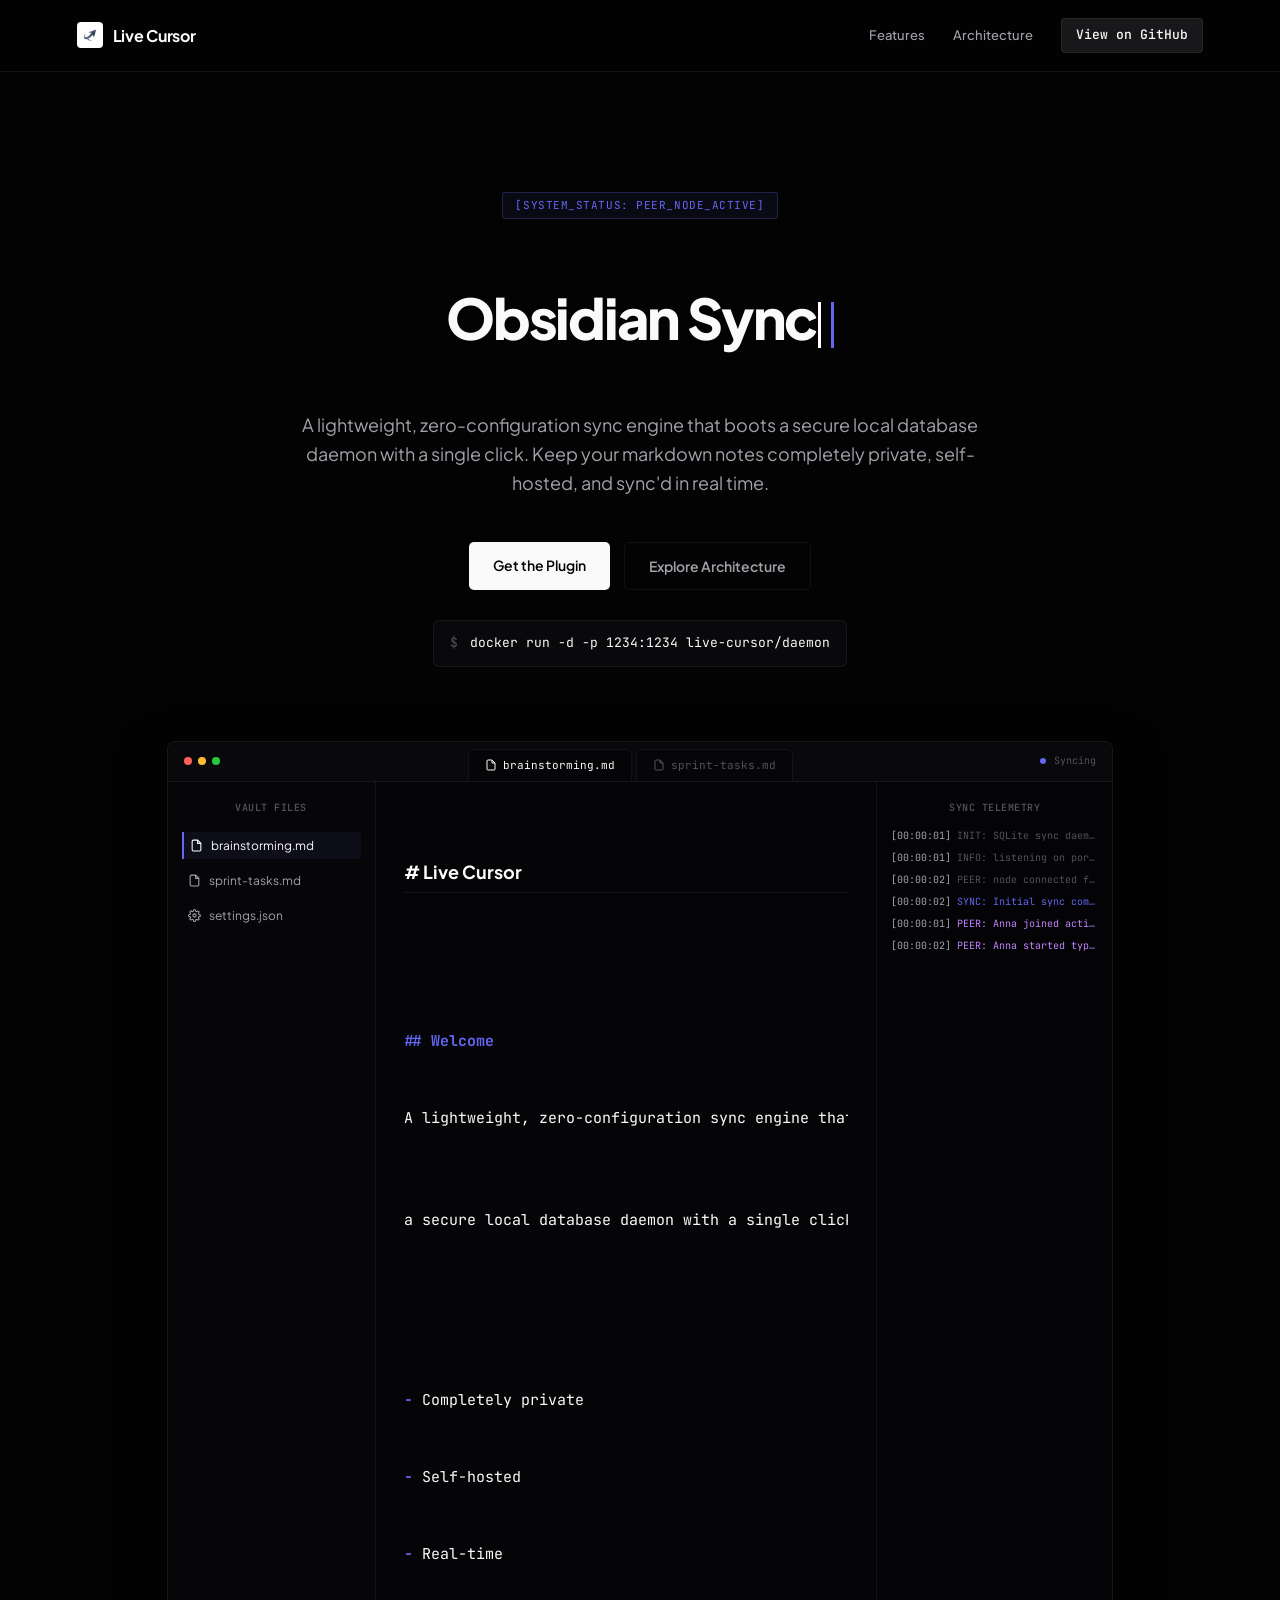
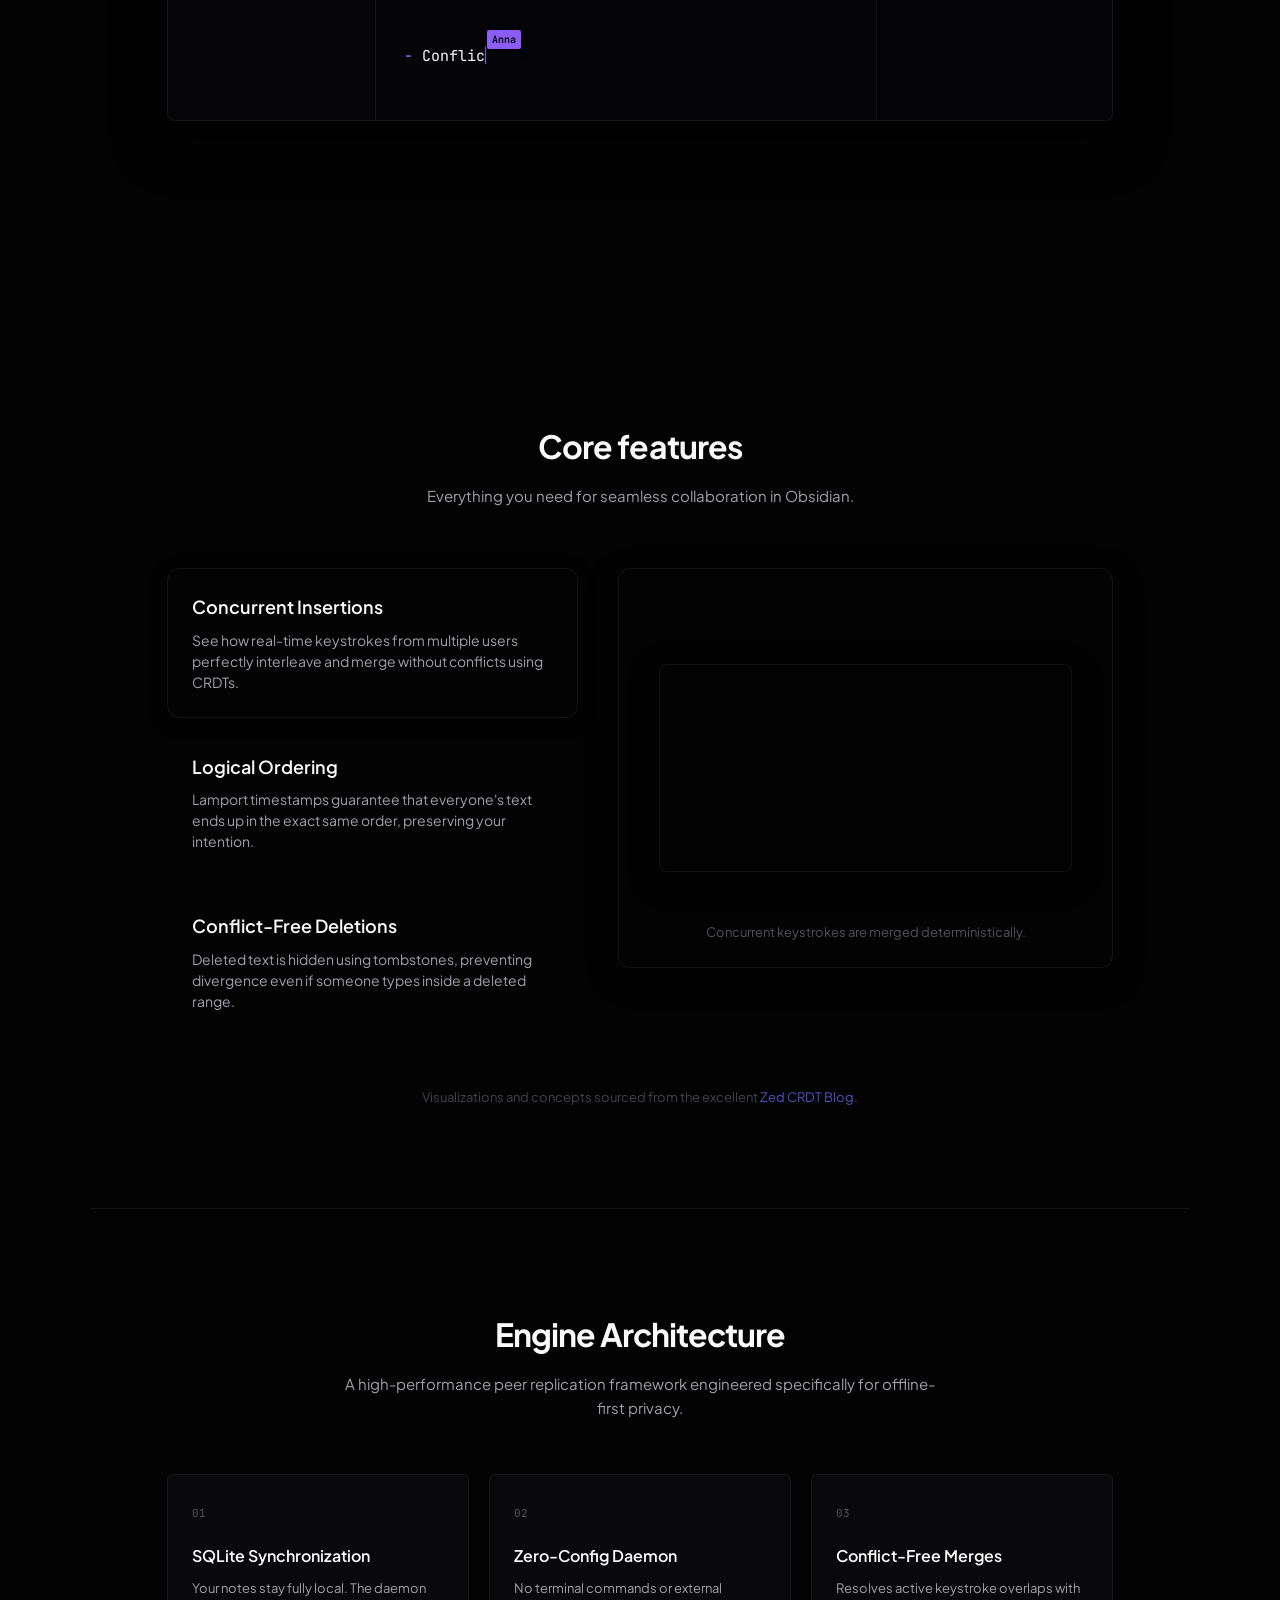
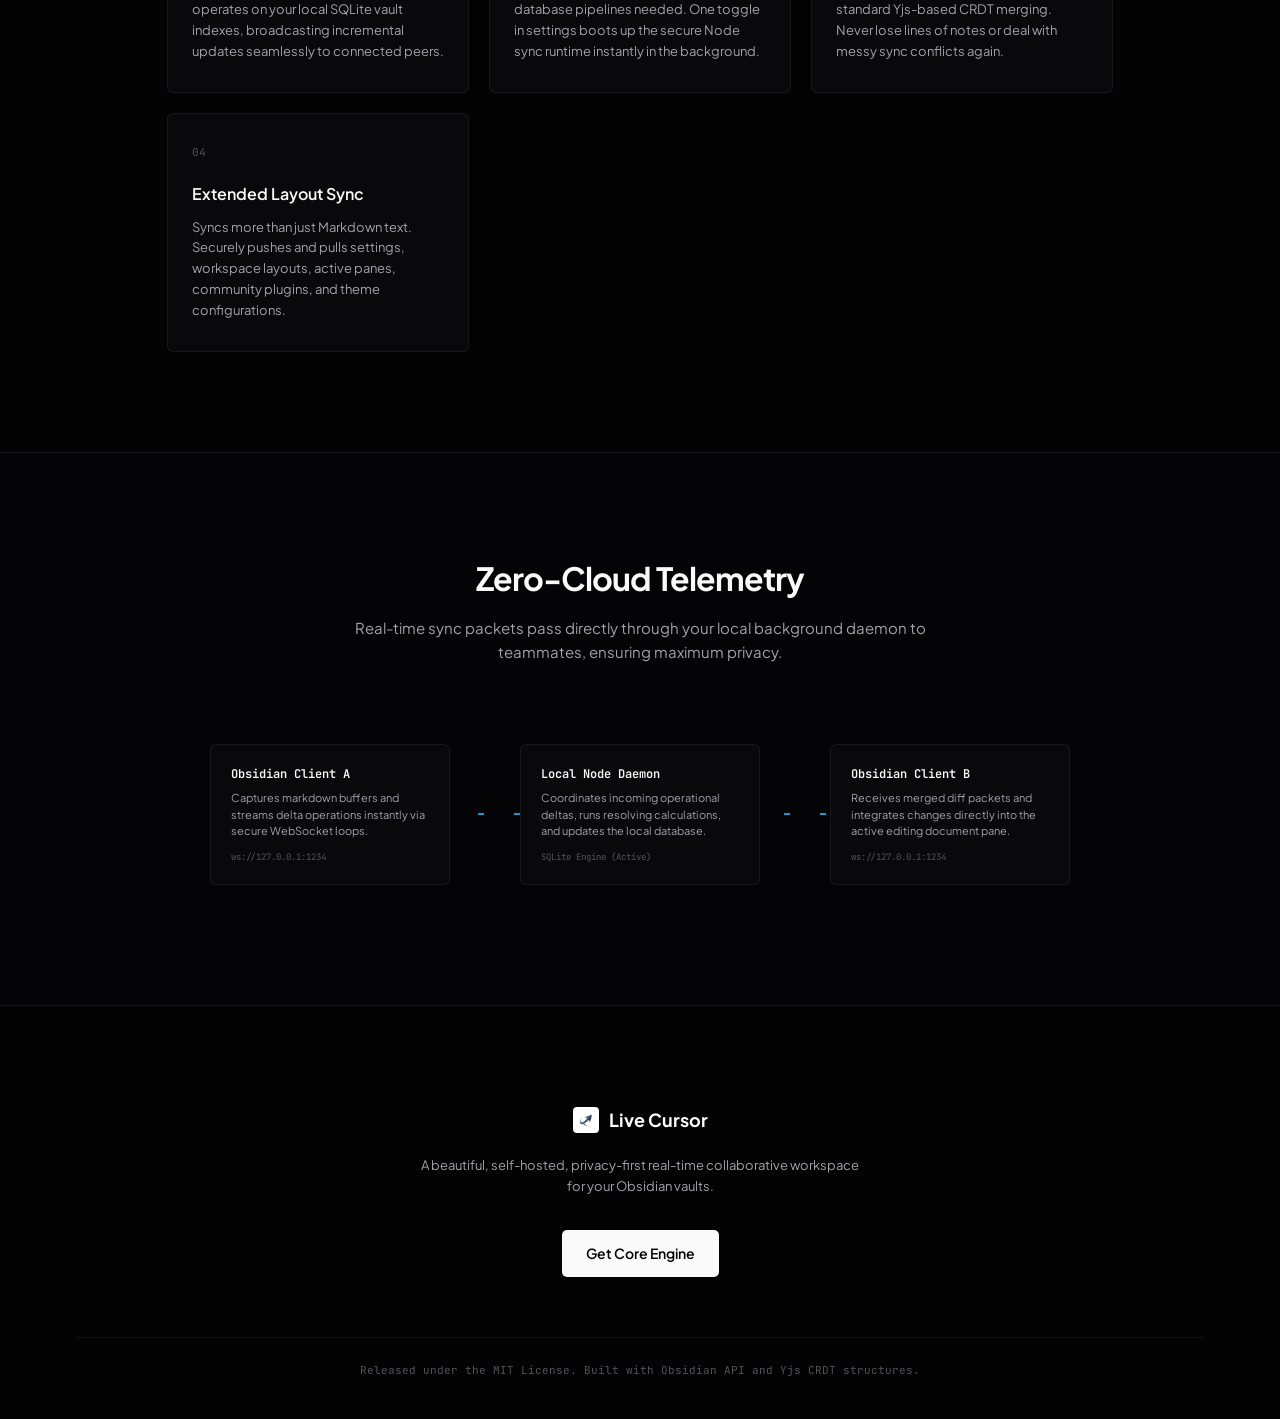
==== index.html @ ad56eedb "feat: separate concerns into app.js, integrate Battle of the Cursors hero animation, and localize MP" ====
<!DOCTYPE html>
<html lang="en">
<head>
  <meta charset="UTF-8">
  <meta name="viewport" content="width=device-width, initial-scale=1.0">
  <title>Live Cursor | Self-Hosted Real-Time Collaboration for Obsidian</title>
  <meta name="description" content="A self-hosted, zero-configuration real-time collaborative editing and configuration sync plugin for private Obsidian vaults.">
  <link rel="stylesheet" href="style-v3.css">
</head>
<body>

  <!-- Premium Subtle ambient grid glow -->
  <div class="bg-glow-top"></div>

  <!-- Navigation bar -->
  <nav>
    <div class="logo-container">
      <img src="icon.png" alt="Live Cursor" class="logo-img">
      <span class="logo-text">Live Cursor</span>
    </div>
    <div class="nav-links">
      <a href="#features">Features</a>
      <a href="#architecture">Architecture</a>
      <a href="https://github.com/Live-Cursor/Live-Cursor" class="btn-github" id="github-link">View on GitHub</a>
    </div>
  </nav>

  <!-- Hero Section -->
  <section class="hero">
    <span class="badge-mono">[SYSTEM_STATUS: PEER_NODE_ACTIVE]</span>
    <div class="hero-animation">
      <span class="typing-container">
        <span id="text-main"></span><span id="cursor-1" class="cursor"></span>
        <span id="text-finale"></span><span id="cursor-2" class="cursor cursor-blue hidden"></span>
      </span>
    </div>
    <p class="hero-subtitle">
      A lightweight, zero-configuration sync engine that boots a secure local database daemon with a single click. Keep your markdown notes completely private, self-hosted, and sync'd in real time.
    </p>

    <div class="hero-ctas" style="flex-direction: column; align-items: center; gap: 20px;">
      <div style="display: flex; gap: 14px;">
        <a href="https://github.com/Live-Cursor/Live-Cursor" class="btn-primary">Get the Plugin</a>
        <a href="#features" class="btn-secondary">Explore Architecture</a>
      </div>
      
      <div style="background: var(--panel-bg, #111); border: 1px solid var(--border-subtle); padding: 12px 16px; border-radius: 6px; display: flex; align-items: center; gap: 12px; font-family: var(--font-mono); font-size: 13px; margin-top: 10px;">
        <span style="color: var(--text-muted);">$</span>
        <span style="color: var(--text-primary);">docker run -d -p 1234:1234 live-cursor/daemon</span>
      </div>
    </div>

    <!-- Pixel-Perfect Obsidian Mockup Container -->
    <div class="mockup-container" id="mockup-obsidian">
      <div class="mockup-header">
        <div class="window-controls">
          <div class="win-dot red"></div>
          <div class="win-dot yellow"></div>
          <div class="win-dot green"></div>
        </div>
        
        <!-- Multi-Tab Obsidian Topbar -->
        <div class="mockup-tabs">
          <div class="mockup-tab active" id="tab-brainstorming">
            <svg viewBox="0 0 24 24"><path d="M14 2H6a2 2 0 0 0-2 2v16a2 2 0 0 0 2 2h12a2 2 0 0 0 2-2V8z"></path><polyline points="14 2 14 8 20 8"></polyline></svg>
            <span>brainstorming.md</span>
          </div>
          <div class="mockup-tab" id="tab-tasks">
            <svg viewBox="0 0 24 24"><path d="M14 2H6a2 2 0 0 0-2 2v16a2 2 0 0 0 2 2h12a2 2 0 0 0 2-2V8z"></path><polyline points="14 2 14 8 20 8"></polyline></svg>
            <span>sprint-tasks.md</span>
          </div>
        </div>

        <div style="display: flex; align-items: center; gap: 8px;">
          <div class="active-pulse"></div>
          <span style="font-family: var(--font-mono); font-size: 10px; color: var(--text-muted);">Syncing</span>
        </div>
      </div>
      
      <div class="mockup-layout">
        <!-- Sidebar folder structure -->
        <div class="mockup-sidebar">
          <span class="sidebar-title">Vault Files</span>
          <ul class="file-tree">
            <li class="file-item active" id="sidebar-brainstorming">
              <svg viewBox="0 0 24 24"><path d="M14 2H6a2 2 0 0 0-2 2v16a2 2 0 0 0 2 2h12a2 2 0 0 0 2-2V8z"></path><polyline points="14 2 14 8 20 8"></polyline></svg>
              <span>brainstorming.md</span>
            </li>
            <li class="file-item" id="sidebar-tasks">
              <svg viewBox="0 0 24 24"><path d="M14 2H6a2 2 0 0 0-2 2v16a2 2 0 0 0 2 2h12a2 2 0 0 0 2-2V8z"></path><polyline points="14 2 14 8 20 8"></polyline></svg>
              <span>sprint-tasks.md</span>
            </li>
            <li class="file-item" id="sidebar-settings">
              <svg viewBox="0 0 24 24"><circle cx="12" cy="12" r="3"></circle><path d="M19.4 15a1.65 1.65 0 0 0 .33 1.82l.06.06a2 2 0 1 1-2.83 2.83l-.06-.06a1.65 1.65 0 0 0-1.82-.33 1.65 1.65 0 0 0-1 1.51V21a2 2 0 0 1-4 0v-.09A1.65 1.65 0 0 0 9 19.4a1.65 1.65 0 0 0-1.82.33l-.06.06a2 2 0 1 1-2.83-2.83l.06-.06a1.65 1.65 0 0 0 .33-1.82 1.65 1.65 0 0 0-1.51-1H3a2 2 0 0 1 0-4h.09A1.65 1.65 0 0 0 4.6 9a1.65 1.65 0 0 0-.33-1.82l-.06-.06a2 2 0 1 1 2.83-2.83l.06.06a1.65 1.65 0 0 0 1.82.33H9a1.65 1.65 0 0 0 1-1.51V3a2 2 0 0 1 4 0v.09a1.65 1.65 0 0 0 1 1.51 1.65 1.65 0 0 0 1.82-.33l.06-.06a2 2 0 1 1 2.83 2.83l-.06.06a1.65 1.65 0 0 0-.33 1.82V9a1.65 1.65 0 0 0 1.51 1H21a2 2 0 0 1 0 4h-.09a1.65 1.65 0 0 0-1.51 1z"></path></svg>
              <span>settings.json</span>
            </li>
          </ul>
        </div>

        <!-- Editor canvas -->
        <div class="mockup-editor" id="editor-body">
          <div class="editor-content">
  <div class="editor-line"><span class="md-h1"># Live Cursor</span></div>
  <div class="editor-line"></div>
  <div class="editor-line"><span class="md-bullet">## Welcome</span></div>
  <div class="editor-line">A lightweight, zero-configuration sync engine that boots</div>
  
  <div class="editor-line" style="position: relative; display: flex;">
    <span id="prefix-panos">a secure local database daemon with a&nbsp;</span><span id="text-panos">single click</span><span>.</span>
    <div class="sync-cursor" id="cursor-panos" style="opacity: 0; left: 0; top: 2px;">
      <div class="cursor-flag">
        <div class="cursor-caret" style="background-color: var(--accent-cyan);"></div>
        <div class="cursor-tag" style="background-color: var(--accent-cyan);">Panos</div>
      </div>
    </div>
  </div>
  
  <div class="editor-line"></div>
  <div class="editor-line"><span class="md-bullet">- </span>Completely private</div>
  <div class="editor-line"><span class="md-bullet">- </span>Self-hosted</div>
  <div class="editor-line"><span class="md-bullet">- </span>Real-time</div>
  
  <div class="editor-line" style="position: relative; display: flex;">
    <span class="md-bullet" id="prefix-anna">-&nbsp;</span><span id="text-anna"></span>
    <div class="sync-cursor" id="cursor-anna" style="opacity: 0; left: 0; top: 2px;">
      <div class="cursor-flag">
        <div class="cursor-caret" style="background-color: var(--accent-purple);"></div>
        <div class="cursor-tag" style="background-color: var(--accent-purple);">Anna</div>
      </div>
    </div>
  </div>
</div>
        </div>

        <!-- Logging Telemetry Panel -->
        <div class="mockup-logs">
          <span class="sidebar-title">Sync Telemetry</span>
          <div class="logs-content" id="logs-container">
            <div class="log-line"><span>[00:00:01]</span> INIT: SQLite sync daemon bind ok</div>
            <div class="log-line"><span>[00:00:01]</span> INFO: listening on port 1234</div>
            <div class="log-line"><span>[00:00:02]</span> PEER: node connected from local loopback</div>
            <div class="log-line sync"><span>[00:00:02]</span> SYNC: Initial sync complete (0 conflicts)</div>
          </div>
        </div>
      </div>
    </div>
  </section>

  <!-- How it Works - Interactive Visualization Tabs -->
  <section class="how-it-works-section" id="how-it-works">
    <div class="hiw-container">
      <div class="hiw-header">
        <h2 class="section-title">Core features</h2>
        <p class="section-subtitle">Everything you need for seamless collaboration in Obsidian.</p>
      </div>
      
      <div class="hiw-grid">
        <!-- Left Side: Tabs -->
        <div class="hiw-tabs">
          <div class="hiw-tab active" onclick="switchVisualTab(1)">
            <h3>Concurrent Insertions</h3>
            <p>See how real-time keystrokes from multiple users perfectly interleave and merge without conflicts using CRDTs.</p>
          </div>
          <div class="hiw-tab" onclick="switchVisualTab(2)">
            <h3>Logical Ordering</h3>
            <p>Lamport timestamps guarantee that everyone's text ends up in the exact same order, preserving your intention.</p>
          </div>
          <div class="hiw-tab" onclick="switchVisualTab(3)">
            <h3>Conflict-Free Deletions</h3>
            <p>Deleted text is hidden using tombstones, preventing divergence even if someone types inside a deleted range.</p>
          </div>
        </div>

        <!-- Right Side: Visualization Container -->
        <div class="hiw-visualization-container">
          <!-- Vis 1: CRDT Merge -->
          <div class="hiw-vis-panel active" id="hiw-vis-1">
            <video loop muted autoplay playsinline class="crdt-video">
              <source src="assets/crdt-concurrent-insertion-part-3.mp4" type="video/mp4" />
            </video>
            <p class="vis-caption">Concurrent keystrokes are merged deterministically.</p>
          </div>

          <!-- Vis 2: Lamport Ordering -->
          <div class="hiw-vis-panel" id="hiw-vis-2">
            <video loop muted autoplay playsinline class="crdt-video">
              <source src="assets/order-by-lamport.mp4" type="video/mp4" />
            </video>
            <p class="vis-caption">Sorting insertions by Lamport timestamps preserves user intent.</p>
          </div>

          <!-- Vis 3: Tombstones -->
          <div class="hiw-vis-panel" id="hiw-vis-3">
             <video loop muted autoplay playsinline class="crdt-video">
              <source src="assets/insert-delete.mp4" type="video/mp4" />
            </video>
            <p class="vis-caption">Deleted fragments are safely hidden with tombstones.</p>
          </div>
        </div>
      </div>
      
      <div class="hiw-attribution" style="text-align: center; margin-top: 50px; font-size: 13px; color: var(--text-muted); opacity: 0.8;">
        Visualizations and concepts sourced from the excellent <a href="https://zed.dev/blog/crdts" target="_blank" style="color: var(--accent-indigo); text-decoration: none;">Zed CRDT Blog</a>.
      </div>
    </div>
  </section>

  <!-- Technical Features Grid -->
  <section class="features-section" id="features">
    <h2 class="section-title">Engine Architecture</h2>
    <p class="section-subtitle">A high-performance peer replication framework engineered specifically for offline-first privacy.</p>
    <div class="features-grid">
      <div class="feature-card">
        <span class="card-num">01</span>
        <h3>SQLite Synchronization</h3>
        <p>Your notes stay fully local. The daemon operates on your local SQLite vault indexes, broadcasting incremental updates seamlessly to connected peers.</p>
      </div>

      <div class="feature-card">
        <span class="card-num">02</span>
        <h3>Zero-Config Daemon</h3>
        <p>No terminal commands or external database pipelines needed. One toggle in settings boots up the secure Node sync runtime instantly in the background.</p>
      </div>

      <div class="feature-card">
        <span class="card-num">03</span>
        <h3>Conflict-Free Merges</h3>
        <p>Resolves active keystroke overlaps with standard Yjs-based CRDT merging. Never lose lines of notes or deal with messy sync conflicts again.</p>
      </div>

      <div class="feature-card">
        <span class="card-num">04</span>
        <h3>Extended Layout Sync</h3>
        <p>Syncs more than just Markdown text. Securely pushes and pulls settings, workspace layouts, active panes, community plugins, and theme configurations.</p>
      </div>
    </div>
  </section>

  <!-- CSS-Based WebSocket Sync Pipeline Diagram -->
  <section class="architecture-section" id="architecture">
    <div class="flowchart-container">
      <h2 class="section-title">Zero-Cloud Telemetry</h2>
      <p class="section-subtitle">Real-time sync packets pass directly through your local background daemon to teammates, ensuring maximum privacy.</p>
      
      <div class="flow-diagram">
        <!-- SVG lines with pulsing dot dashoffset paths -->
        <svg class="flow-svg">
          <line x1="20%" y1="50%" x2="50%" y2="50%" class="flow-path" />
          <line x1="20%" y1="50%" x2="50%" y2="50%" class="flow-path reversed" />
          <line x1="50%" y1="50%" x2="80%" y2="50%" class="flow-path" />
          <line x1="50%" y1="50%" x2="80%" y2="50%" class="flow-path reversed" />
        </svg>

        <!-- Node 1 -->
        <div class="flow-node">
          <h4>Obsidian Client A</h4>
          <p>Captures markdown buffers and streams delta operations instantly via secure WebSocket loops.</p>
          <span class="node-meta">ws://127.0.0.1:1234</span>
        </div>

        <!-- Node 2 -->
        <div class="flow-node">
          <h4>Local Node Daemon</h4>
          <p>Coordinates incoming operational deltas, runs resolving calculations, and updates the local database.</p>
          <span class="node-meta">SQLite Engine (Active)</span>
        </div>

        <!-- Node 3 -->
        <div class="flow-node">
          <h4>Obsidian Client B</h4>
          <p>Receives merged diff packets and integrates changes directly into the active editing document pane.</p>
          <span class="node-meta">ws://127.0.0.1:1234</span>
        </div>
      </div>
    </div>
  </section>

  <!-- Footer Section -->
  <footer>
    <div class="footer-logo">
      <img src="icon.png" alt="Live Cursor" class="logo-img">
      <span>Live Cursor</span>
    </div>
    <p class="footer-desc">A beautiful, self-hosted, privacy-first real-time collaborative workspace for your Obsidian vaults.</p>
    <a href="https://github.com/Live-Cursor/Live-Cursor" class="btn-primary">Get Core Engine</a>
    <p class="copyright">Released under the MIT License. Built with Obsidian API and Yjs CRDT structures.</p>
  </footer>

  <!-- Interactive Tabs and Mockup Simulation Script -->
  <script src="app.js"></script>
</body>
</html>
---- style-v3.css ----
@import url('https://fonts.googleapis.com/css2?family=Plus+Jakarta+Sans:wght@300;400;500;600;700;800&family=JetBrains+Mono:wght@400;500;600&display=swap');

:root {
  --bg-dark: #030303;
  --panel-bg: #09090b;
  --panel-accent: #18181b;
  --text-primary: #fafafa;
  --text-secondary: #a1a1aa;
  --text-muted: #52525b;
  --accent-indigo: #6366f1;
  --accent-purple: #8b5cf6;
  --accent-cyan: #06b6d4;
  --border-subtle: rgba(255, 255, 255, 0.06);
  --border-hover: rgba(255, 255, 255, 0.12);
  --font-sans: 'Plus Jakarta Sans', sans-serif;
  --font-mono: 'JetBrains Mono', monospace;
}

* {
  box-sizing: border-box;
  margin: 0;
  padding: 0;
}

html {
  scroll-behavior: smooth;
  background-color: var(--bg-dark);
}

body {
  font-family: var(--font-sans);
  background-color: var(--bg-dark);
  color: var(--text-primary);
  line-height: 1.6;
  overflow-x: hidden;
  position: relative;
}

/* Dot matrix background overlay */
body::before {
  content: "";
  position: absolute;
  inset: 0;
  z-index: -1;
  background-image: radial-gradient(circle at 1px 1px, rgba(255, 255, 255, 0.035) 1px, transparent 0);
  background-size: 24px 24px;
  pointer-events: none;
}

/* Elegant ambient glows */
.bg-glow-top {
  position: absolute;
  top: -150px;
  left: 50%;
  transform: translateX(-50%);
  width: 80vw;
  height: 600px;
  background: radial-gradient(circle, rgba(99, 102, 241, 0.05) 0%, rgba(3, 3, 3, 0) 80%);
  z-index: -1;
  pointer-events: none;
}

/* Navbar styles */
nav {
  display: flex;
  justify-content: space-between;
  align-items: center;
  padding: 18px 6%;
  background: rgba(3, 3, 3, 0.7);
  backdrop-filter: blur(12px);
  border-bottom: 1px solid var(--border-subtle);
  position: sticky;
  top: 0;
  z-index: 100;
}

.logo-container {
  display: flex;
  align-items: center;
  gap: 10px;
}

.logo-img {
  width: 26px;
  height: 26px;
  border-radius: 4px;
  filter: grayscale(20%);
}

.logo-text {
  font-weight: 700;
  font-size: 16px;
  letter-spacing: -0.02em;
  font-family: var(--font-sans);
}

.nav-links {
  display: flex;
  align-items: center;
  gap: 28px;
}

.nav-links a {
  color: var(--text-secondary);
  text-decoration: none;
  font-size: 13px;
  font-weight: 500;
  transition: color 0.2s ease;
}

.nav-links a:hover {
  color: var(--text-primary);
}

.btn-github {
  font-family: var(--font-mono);
  font-size: 11px;
  background: var(--panel-accent);
  border: 1px solid var(--border-subtle);
  padding: 6px 14px;
  border-radius: 4px;
  color: var(--text-primary) !important;
  transition: all 0.2s ease;
}

.btn-github:hover {
  border-color: var(--text-secondary);
  background: #fff;
  color: #000 !important;
}

/* Hero Section */
.hero {
  padding: 120px 6% 80px 6%;
  display: flex;
  flex-direction: column;
  align-items: center;
  text-align: center;
  max-width: 1100px;
  margin: 0 auto;
}

.badge-mono {
  font-family: var(--font-mono);
  font-size: 11px;
  color: var(--accent-indigo);
  background: rgba(99, 102, 241, 0.08);
  border: 1px solid rgba(99, 102, 241, 0.25);
  padding: 4px 12px;
  border-radius: 3px;
  margin-bottom: 28px;
  letter-spacing: 0.05em;
  text-transform: uppercase;
}

h1 {
  font-family: var(--font-sans);
  font-size: clamp(34px, 5vw, 56px);
  font-weight: 800;
  line-height: 1.1;
  letter-spacing: -0.04em;
  margin-bottom: 24px;
  color: var(--text-primary);
}

.hero-subtitle {
  color: var(--text-secondary);
  font-size: clamp(15px, 1.8vw, 18px);
  font-weight: 400;
  max-width: 720px;
  margin-bottom: 44px;
  line-height: 1.6;
}

.hero-ctas {
  display: flex;
  gap: 14px;
  margin-bottom: 74px;
}

.btn-primary {
  background: var(--text-primary);
  color: var(--bg-dark);
  border: none;
  padding: 12px 24px;
  font-size: 14px;
  font-weight: 600;
  border-radius: 5px;
  cursor: pointer;
  text-decoration: none;
  transition: all 0.2s ease;
}

.btn-primary:hover {
  background: #fff;
  box-shadow: 0 0 20px rgba(255, 255, 255, 0.15);
  transform: translateY(-1px);
}

.btn-secondary {
  background: transparent;
  border: 1px solid var(--border-subtle);
  color: var(--text-secondary);
  padding: 12px 24px;
  font-size: 14px;
  font-weight: 600;
  border-radius: 5px;
  cursor: pointer;
  text-decoration: none;
  transition: all 0.2s ease;
}

.btn-secondary:hover {
  color: var(--text-primary);
  border-color: var(--text-secondary);
  background: rgba(255, 255, 255, 0.02);
}

/* High-Fidelity Obsidian Editor Mockup */
.mockup-container {
  width: 100%;
  max-width: 1040px;
  background: var(--panel-bg);
  border: 1px solid var(--border-subtle);
  border-radius: 8px;
  overflow: hidden;
  box-shadow: 0 20px 50px rgba(0, 0, 0, 0.7);
  display: flex;
  flex-direction: column;
  margin-bottom: 120px;
}

.mockup-header {
  background: #09090b;
  padding: 0 16px;
  height: 40px;
  border-bottom: 1px solid var(--border-subtle);
  display: flex;
  justify-content: space-between;
  align-items: center;
}

.window-controls {
  display: flex;
  gap: 6px;
}

.win-dot {
  width: 8px;
  height: 8px;
  border-radius: 50%;
  background: var(--border-subtle);
}
.win-dot.red { background: #ff5f56; }
.win-dot.yellow { background: #ffbd2e; }
.win-dot.green { background: #27c93f; }

/* Obsidian Multi-Tab UI */
.mockup-tabs {
  display: flex;
  height: 100%;
  align-items: flex-end;
  gap: 4px;
}

.mockup-tab {
  display: flex;
  align-items: center;
  gap: 6px;
  padding: 0 16px;
  height: 32px;
  background: #060608;
  border: 1px solid var(--border-subtle);
  border-bottom: none;
  border-radius: 6px 6px 0 0;
  font-family: var(--font-mono);
  font-size: 11px;
  color: var(--text-muted);
  cursor: pointer;
  transition: all 0.2s ease;
}

.mockup-tab.active {
  background: #050507;
  color: var(--text-primary);
  border-color: var(--border-subtle);
  z-index: 2;
}

.mockup-tab svg {
  width: 12px;
  height: 12px;
  stroke: currentColor;
  fill: none;
  stroke-width: 2;
}

.active-pulse {
  width: 6px;
  height: 6px;
  background-color: var(--accent-indigo);
  border-radius: 50%;
  animation: pulse-sync 2s infinite;
}

.mockup-layout {
  display: flex;
  min-height: 460px;
  background: #050507;
  position: relative;
  transition: background-color 0.5s ease;
}

/* Sidebar Folder Tree */
.mockup-sidebar {
  width: 22%;
  border-right: 1px solid var(--border-subtle);
  background: #060608;
  padding: 18px 14px;
  display: flex;
  flex-direction: column;
  gap: 16px;
  transition: background-color 0.5s ease;
}

.sidebar-title {
  font-family: var(--font-mono);
  font-size: 10px;
  color: var(--text-muted);
  text-transform: uppercase;
  letter-spacing: 0.05em;
  font-weight: 600;
}

.file-tree {
  list-style: none;
  display: flex;
  flex-direction: column;
  gap: 8px;
}

.file-item {
  font-size: 12px;
  color: var(--text-secondary);
  display: flex;
  align-items: center;
  gap: 8px;
  cursor: pointer;
  padding: 4px 6px;
  border-radius: 3px;
  transition: all 0.15s ease;
}

.file-item:hover {
  background: var(--panel-accent);
  color: var(--text-primary);
}

.file-item.active {
  background: rgba(99, 102, 241, 0.08);
  color: var(--text-primary);
  border-left: 2px solid var(--accent-indigo);
  border-radius: 0 3px 3px 0;
}

.file-item.flash-glow {
  animation: sidebar-glow 1.5s ease infinite alternate;
}

.file-item svg {
  width: 13px;
  height: 13px;
  stroke: currentColor;
  fill: none;
  stroke-width: 2;
}

/* Editor Main Section */
.mockup-editor {
  flex: 1;
  padding: 24px 28px;
  position: relative;
  overflow-y: auto;
  text-align: left;
  outline: none;
  line-height: 1.7;
}

.editor-content {
  font-family: var(--font-mono);
  font-size: 15px;
  color: var(--text-primary);
  white-space: pre;
  overflow-x: hidden;
  transition: color 0.5s ease;
}

.editor-line {
  min-height: 26px;
}

/* Highlight tags for Markdown syntax highlighting */
.md-h1 { color: #fdfdfd; font-size: 18px; font-weight: 700; display: block; margin-bottom: 8px; border-bottom: 1px solid var(--border-subtle); padding-bottom: 4px; font-family: var(--font-sans); }
.md-bullet { color: var(--accent-indigo); font-weight: bold; }
.md-checked { color: var(--text-muted); text-decoration: line-through; }
.md-block { color: var(--text-secondary); background: var(--panel-accent); padding: 4px 8px; border-radius: 4px; display: block; border-left: 2px solid var(--text-muted); margin: 8px 0; }
.md-tag { color: var(--accent-cyan); background: rgba(6, 182, 212, 0.1); padding: 1px 5px; border-radius: 3px; font-size: 11px; }

/* Real-Time Collaborator Cursors */
.sync-cursor {
  position: absolute;
  pointer-events: none;
  display: inline-flex;
  flex-direction: column;
  z-index: 10;
  /* Switched to transform for hardware-accelerated, buttery smooth gliding */
  transition: opacity 0.4s ease, transform 0.08s linear;
}

.cursor-flag {
  position: relative;
  display: flex;
  align-items: center;
}

.cursor-caret {
  width: 1.5px; /* Sleeker, sharper line for realism */
  height: 18px;
  border-radius: 1px;
  animation: blink-caret 1s step-end infinite;
}

.cursor-caret.is-typing,
.is-typing {
  animation: none !important;
  opacity: 1 !important;
}

.cursor-tag {
  position: absolute;
  left: 2px;
  top: -16px;
  color: #000000;
  font-family: var(--font-mono);
  font-weight: 600;
  font-size: 10px;
  padding: 1px 5px;
  border-radius: 2px;
  white-space: nowrap;
  box-shadow: 0 4px 10px rgba(0, 0, 0, 0.4);
}

/* Selection overlay highlight span */
.select-span {
  background-color: rgba(99, 102, 241, 0.2);
  border-radius: 2px;
  transition: background-color 0.2s ease;
}
.select-span.cyan {
  background-color: rgba(6, 182, 212, 0.2);
}

/* dynamic notification banners inside the editor */
.sync-banner {
  position: absolute;
  top: 12px;
  left: 50%;
  transform: translateX(-50%) translateY(-40px);
  background: var(--panel-accent);
  border: 1px solid var(--accent-indigo);
  padding: 6px 14px;
  border-radius: 4px;
  font-family: var(--font-mono);
  font-size: 11px;
  color: var(--text-primary);
  display: flex;
  align-items: center;
  gap: 8px;
  z-index: 20;
  opacity: 0;
  transition: all 0.3s cubic-bezier(0.16, 1, 0.3, 1);
  box-shadow: 0 10px 25px rgba(0, 0, 0, 0.6);
}

.sync-banner.active {
  transform: translateX(-50%) translateY(0);
  opacity: 1;
}

.sync-banner .banner-pulse {
  width: 6px;
  height: 6px;
  background-color: var(--accent-cyan);
  border-radius: 50%;
  animation: pulse-sync 1.5s infinite;
}

/* Dynamic Themes for the Mockup Editor (Obsidian Redirection) */
.nord-theme .mockup-layout {
  background: #2e3440;
}
.nord-theme .mockup-sidebar {
  background: #242933;
  border-color: #3b4252;
}
.nord-theme .mockup-editor {
  border-color: #3b4252;
}
.nord-theme .mockup-logs {
  background: #20242c;
  border-color: #3b4252;
}
.nord-theme .editor-content {
  color: #d8dee9;
}
.nord-theme .md-h1 {
  color: #88c0d0;
  border-color: #3b4252;
}
.nord-theme .md-bullet {
  color: #ebcb8b;
}

/* Logging Telemetry Pane */
.mockup-logs {
  width: 25%;
  border-left: 1px solid var(--border-subtle);
  background: #040406;
  padding: 18px 14px;
  display: flex;
  flex-direction: column;
  gap: 12px;
  transition: background-color 0.5s ease;
}

.logs-content {
  font-family: var(--font-mono);
  font-size: 10px;
  color: var(--text-muted);
  display: flex;
  flex-direction: column;
  gap: 6px;
  overflow-y: hidden;
  height: 100%;
}

.log-line {
  white-space: nowrap;
  text-overflow: ellipsis;
  overflow: hidden;
}
.log-line span {
  color: var(--text-secondary);
}
.log-line.sync {
  color: var(--accent-indigo);
}
.log-line.anna {
  color: #c084fc;
}
.log-line.panos {
  color: #22d3ee;
}

/* Features Grid */
.features-section {
  padding: 100px 6%;
  max-width: 1100px;
  margin: 0 auto;
  border-top: 1px solid var(--border-subtle);
}

.section-title {
  text-align: center;
  font-family: var(--font-sans);
  font-size: 32px;
  font-weight: 700;
  margin-bottom: 12px;
  letter-spacing: -0.03em;
}

.section-subtitle {
  text-align: center;
  color: var(--text-secondary);
  font-size: 15px;
  max-width: 600px;
  margin: 0 auto 54px auto;
}

.features-grid {
  display: grid;
  grid-template-columns: repeat(auto-fit, minmax(240px, 1fr));
  gap: 20px;
}

.feature-card {
  background: var(--panel-bg);
  border: 1px solid var(--border-subtle);
  padding: 30px 24px;
  border-radius: 6px;
  transition: all 0.25s cubic-bezier(0.16, 1, 0.3, 1);
  text-align: left;
}

.feature-card:hover {
  border-color: var(--border-hover);
  background: var(--panel-accent);
  transform: translateY(-2px);
}

.card-num {
  font-family: var(--font-mono);
  font-size: 11px;
  color: var(--text-muted);
  display: block;
  margin-bottom: 20px;
}

.feature-card h3 {
  font-size: 16px;
  font-weight: 600;
  margin-bottom: 10px;
  color: var(--text-primary);
}

.feature-card p {
  color: var(--text-secondary);
  font-size: 13px;
  line-height: 1.6;
}

/* Flowchart Section */
.architecture-section {
  padding: 100px 6%;
  background: #040406;
  border-top: 1px solid var(--border-subtle);
  border-bottom: 1px solid var(--border-subtle);
  width: 100%;
}

.flowchart-container {
  max-width: 900px;
  margin: 0 auto;
  text-align: center;
}

.flow-diagram {
  margin-top: 60px;
  display: flex;
  justify-content: space-between;
  align-items: center;
  position: relative;
  padding: 20px;
  flex-wrap: wrap;
  gap: 30px;
}

.flow-node {
  background: var(--panel-bg);
  border: 1px solid var(--border-subtle);
  border-radius: 6px;
  padding: 20px;
  width: 240px;
  text-align: left;
  z-index: 2;
  transition: border-color 0.2s ease;
}

.flow-node:hover {
  border-color: var(--text-muted);
}

.flow-node h4 {
  font-family: var(--font-mono);
  font-size: 12px;
  font-weight: 600;
  margin-bottom: 6px;
  display: flex;
  align-items: center;
  gap: 6px;
}

.flow-node p {
  color: var(--text-secondary);
  font-size: 11px;
  line-height: 1.5;
}

.node-meta {
  font-family: var(--font-mono);
  font-size: 9px;
  color: var(--text-muted);
  display: block;
  margin-top: 10px;
}

.flow-connector {
  flex: 1;
  height: 2px;
  background: var(--border-subtle);
  position: relative;
  min-width: 60px;
}

/* Pulse pipeline line animation */
.flow-svg {
  position: absolute;
  top: 50%;
  left: 0;
  width: 100%;
  height: 20px;
  transform: translateY(-50%);
  pointer-events: none;
  z-index: 1;
}

.flow-path {
  fill: none;
  stroke: var(--accent-indigo);
  stroke-width: 1.5;
  stroke-dasharray: 6 30;
  animation: pulse-flow 3s linear infinite;
}
.flow-path.reversed {
  stroke: var(--accent-cyan);
  animation: pulse-flow-rev 3s linear infinite;
}

/* Footer Section */
footer {
  padding: 100px 6% 40px 6%;
  display: flex;
  flex-direction: column;
  align-items: center;
  text-align: center;
  background: var(--bg-dark);
}

.footer-logo {
  display: flex;
  align-items: center;
  gap: 10px;
  margin-bottom: 20px;
}

.footer-logo span {
  font-weight: 700;
  font-size: 18px;
}

.footer-desc {
  color: var(--text-secondary);
  font-size: 13px;
  max-width: 440px;
  margin-bottom: 34px;
}

.copyright {
  color: var(--text-muted);
  font-size: 11px;
  font-family: var(--font-mono);
  margin-top: 60px;
  border-top: 1px solid var(--border-subtle);
  padding-top: 24px;
  width: 100%;
}

/* How It Works Section */
.how-it-works-section {
  padding: 100px 6%;
  background: var(--bg-dark);
  max-width: 1100px;
  margin: 0 auto;
}

.hiw-header {
  text-align: center;
  margin-bottom: 60px;
}

.hiw-grid {
  display: flex;
  gap: 40px;
  align-items: flex-start;
}

.hiw-tabs {
  flex: 1;
  display: flex;
  flex-direction: column;
  gap: 10px;
}

.hiw-tab {
  padding: 24px;
  border-radius: 12px;
  border: 1px solid transparent;
  cursor: pointer;
  transition: all 0.25s cubic-bezier(0.16, 1, 0.3, 1);
  background: transparent;
}

.hiw-tab h3 {
  font-size: 18px;
  font-weight: 600;
  margin-bottom: 8px;
  color: var(--text-primary);
}

.hiw-tab p {
  font-size: 14px;
  color: var(--text-secondary);
  line-height: 1.5;
}

.hiw-tab:hover {
  background: rgba(255, 255, 255, 0.03);
  border-color: rgba(255, 255, 255, 0.1);
  transform: translateX(4px);
}

.hiw-tab.active {
  background: var(--bg-card);
  border-color: var(--border-subtle);
  box-shadow: 0 4px 20px rgba(0, 0, 0, 0.2);
  transform: translateX(0);
}

.hiw-visualization-container {
  flex: 1.2;
  position: relative;
  background: var(--bg-card);
  border: 1px solid var(--border-subtle);
  border-radius: 12px;
  overflow: hidden;
  min-height: 400px;
  display: flex;
  align-items: center;
  justify-content: center;
  box-shadow: 0 10px 30px rgba(0,0,0,0.4);
}

.hiw-vis-panel {
  position: absolute;
  inset: 0;
  opacity: 0;
  pointer-events: none;
  transition: opacity 0.5s ease;
  display: flex;
  flex-direction: column;
  align-items: center;
  justify-content: center;
  padding: 40px;
}

.hiw-vis-panel.active {
  opacity: 1;
  pointer-events: auto;
}

.vis-caption {
  position: absolute;
  bottom: 24px;
  font-size: 13px;
  color: var(--text-muted);
  text-align: center;
  max-width: 80%;
}

.crdt-video {
  width: 100%;
  max-height: 100%;
  border-radius: 8px;
  border: 1px solid var(--border-subtle);
  box-shadow: 0 8px 30px rgba(0, 0, 0, 0.4);
}

/* Keyframes animations */
@keyframes sidebar-glow {
  from { background-color: rgba(99, 102, 241, 0.03); }
  to { background-color: rgba(99, 102, 241, 0.18); box-shadow: 0 0 10px rgba(99, 102, 241, 0.1); }
}

@keyframes pulse-sync {
  0%, 100% { opacity: 0.4; }
  50% { opacity: 1; }
}

@keyframes pulse-flow {
  0% { stroke-dashoffset: 0; }
  100% { stroke-dashoffset: -36px; }
}

@keyframes pulse-flow-rev {
  0% { stroke-dashoffset: 0; }
  100% { stroke-dashoffset: 36px; }
}

@keyframes blink-caret {
  0%, 100% { opacity: 1; }
  50% { opacity: 0; }
}

/* Responsive Overrides */
@media (max-width: 768px) {
  nav {
    padding: 16px 20px;
  }
  .nav-links {
    display: none;
  }
  .hero {
    padding: 80px 20px 60px 20px;
  }
  .mockup-sidebar, .mockup-logs {
    display: none;
  }
  .flow-diagram {
    flex-direction: column;
    align-items: center;
    gap: 0;
  }
  .flow-connector {
    width: 2px;
    height: 40px;
    min-width: auto;
  }
  .flow-svg {
    display: none;
  }
  .flow-node {
    margin-bottom: 40px;
    position: relative;
  }
  .flow-node:not(:last-child)::after {
    content: '';
    position: absolute;
    bottom: -40px;
    left: 50%;
    transform: translateX(-50%);
    width: 2px;
    height: 40px;
    background: var(--accent-indigo);
    opacity: 0.5;
  }
}

/* ==========================================================================
   Hero Section Concurrent "Battle of the Cursors" Animation Styles
   ========================================================================== */
.hero-animation {
  font-family: var(--font-sans);
  font-size: clamp(34px, 5vw, 56px);
  font-weight: 800;
  line-height: 1.2;
  letter-spacing: -0.04em;
  margin-bottom: 24px;
  color: var(--text-primary);
  min-height: 140px; /* Prevents severe page layout shifts during loops */
  display: flex;
  justify-content: center;
  align-items: center;
  width: 100%;
}

.typing-container {
  display: inline-block;
  position: relative;
  word-break: break-word;
  max-width: 90vw;
  text-align: center;
}

.hero-animation .cursor {
  display: inline-block;
  width: 3px; /* Sharp and realistic */
  height: clamp(32px, 4.5vw, 46px); /* Scales cleanly with clamp font sizes */
  margin-left: 2px;
  background-color: #ffffff;
  animation: blink-hero 1s step-end infinite;
  vertical-align: middle;
}

.hero-animation .cursor-blue {
  background-color: var(--accent-indigo, #6366f1);
}

@keyframes blink-hero {
  0%, 100% { opacity: 1; }
  50% { opacity: 0; }
}

/* ==========================================================================
   Interactive "How it Works" Mobile Responsiveness Overrides
   ========================================================================== */
@media (max-width: 900px) {
  .hiw-grid {
    flex-direction: column;
    gap: 24px;
  }
  
  .hiw-tabs {
    flex-direction: row; /* Horizontal tabs layout */
    overflow-x: auto; /* Allows smooth horizontal swipe-scrolling */
    width: 100%;
    padding-bottom: 8px;
    -webkit-overflow-scrolling: touch;
    scrollbar-width: none; /* Hides default scrollbars on Firefox */
  }
  
  .hiw-tabs::-webkit-scrollbar {
    display: none; /* Hides default scrollbars on Chrome/Safari */
  }

  .hiw-tab {
    flex: 0 0 auto; /* Prevents tab items from shrinking */
    padding: 12px 18px;
    min-width: 180px;
    text-align: center;
  }
  
  .hiw-tab h3 {
    font-size: 15px;
    margin-bottom: 4px;
  }
  
  .hiw-tab p {
    font-size: 11px;
    display: -webkit-box;
    -webkit-line-clamp: 2;
    -webkit-box-orient: vertical;
    overflow: hidden;
  }

  .hiw-visualization-container {
    width: 100%;
    min-height: 280px;
  }
}
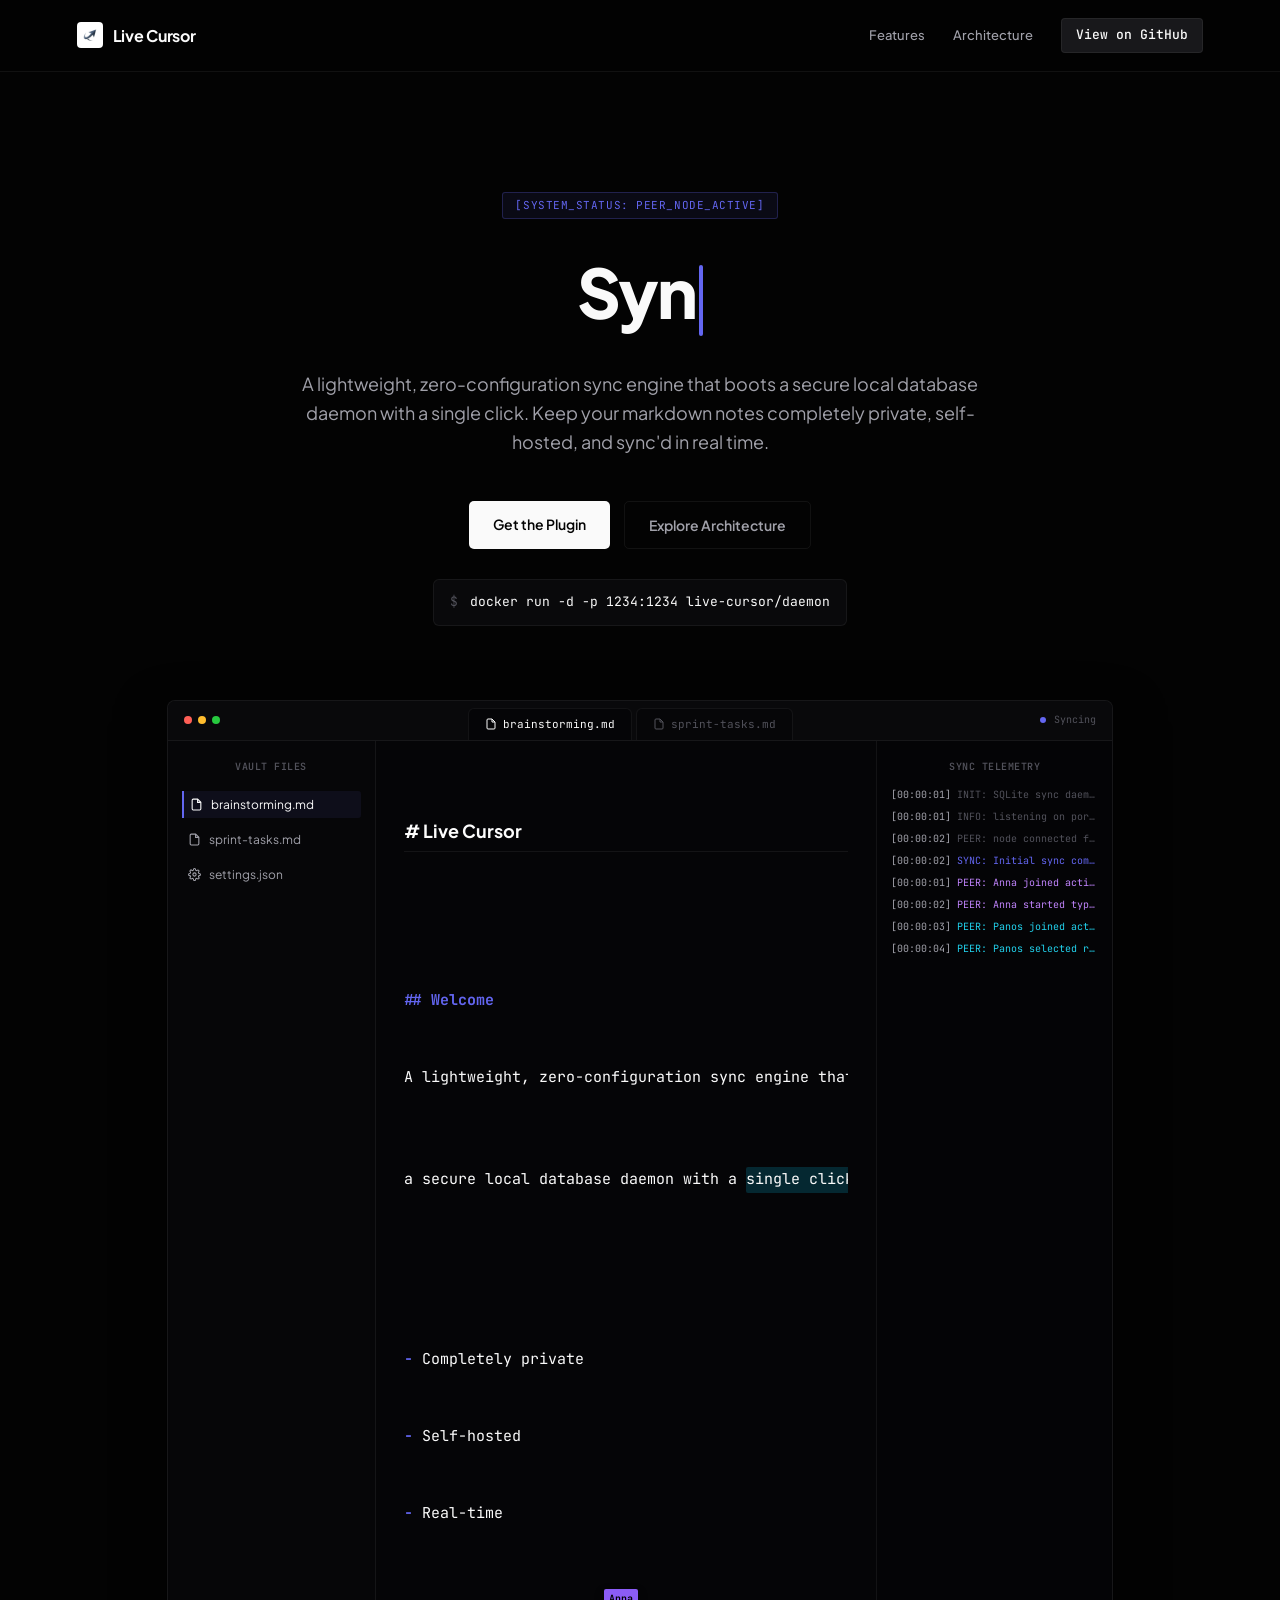
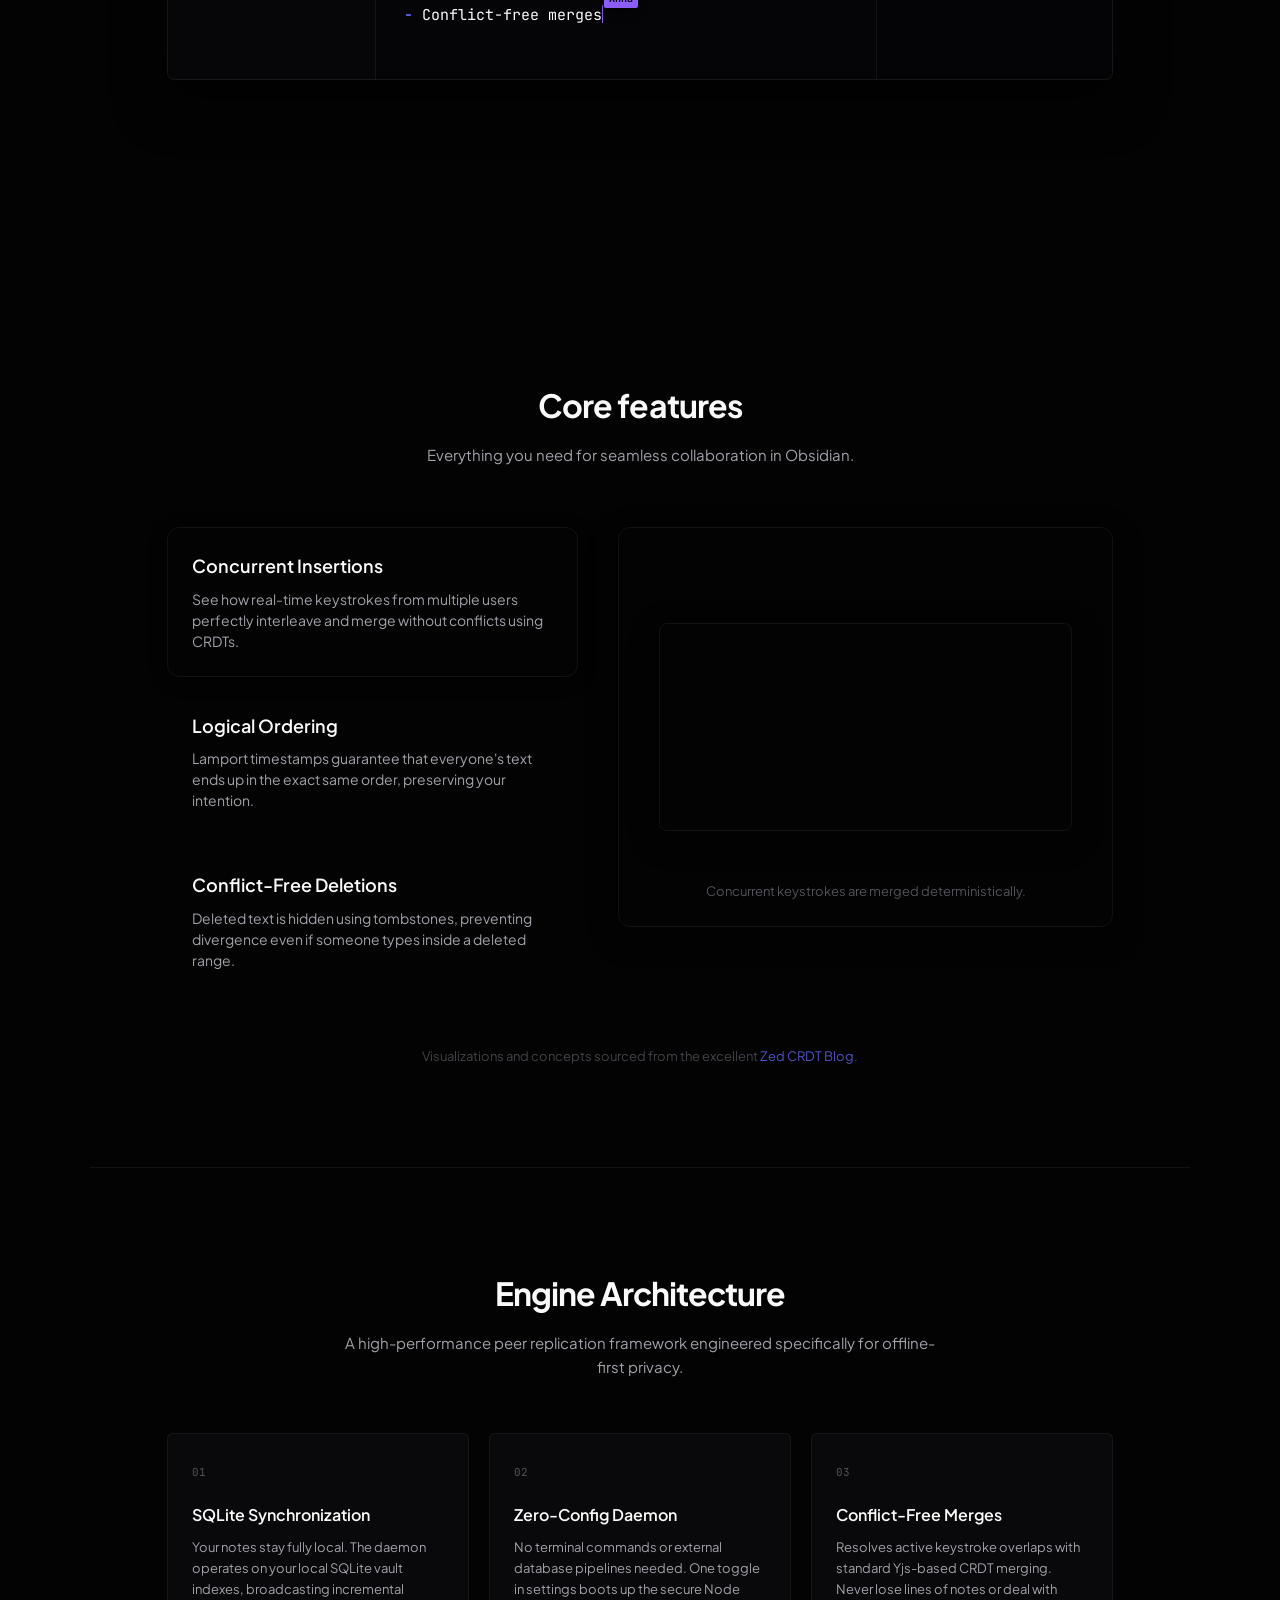
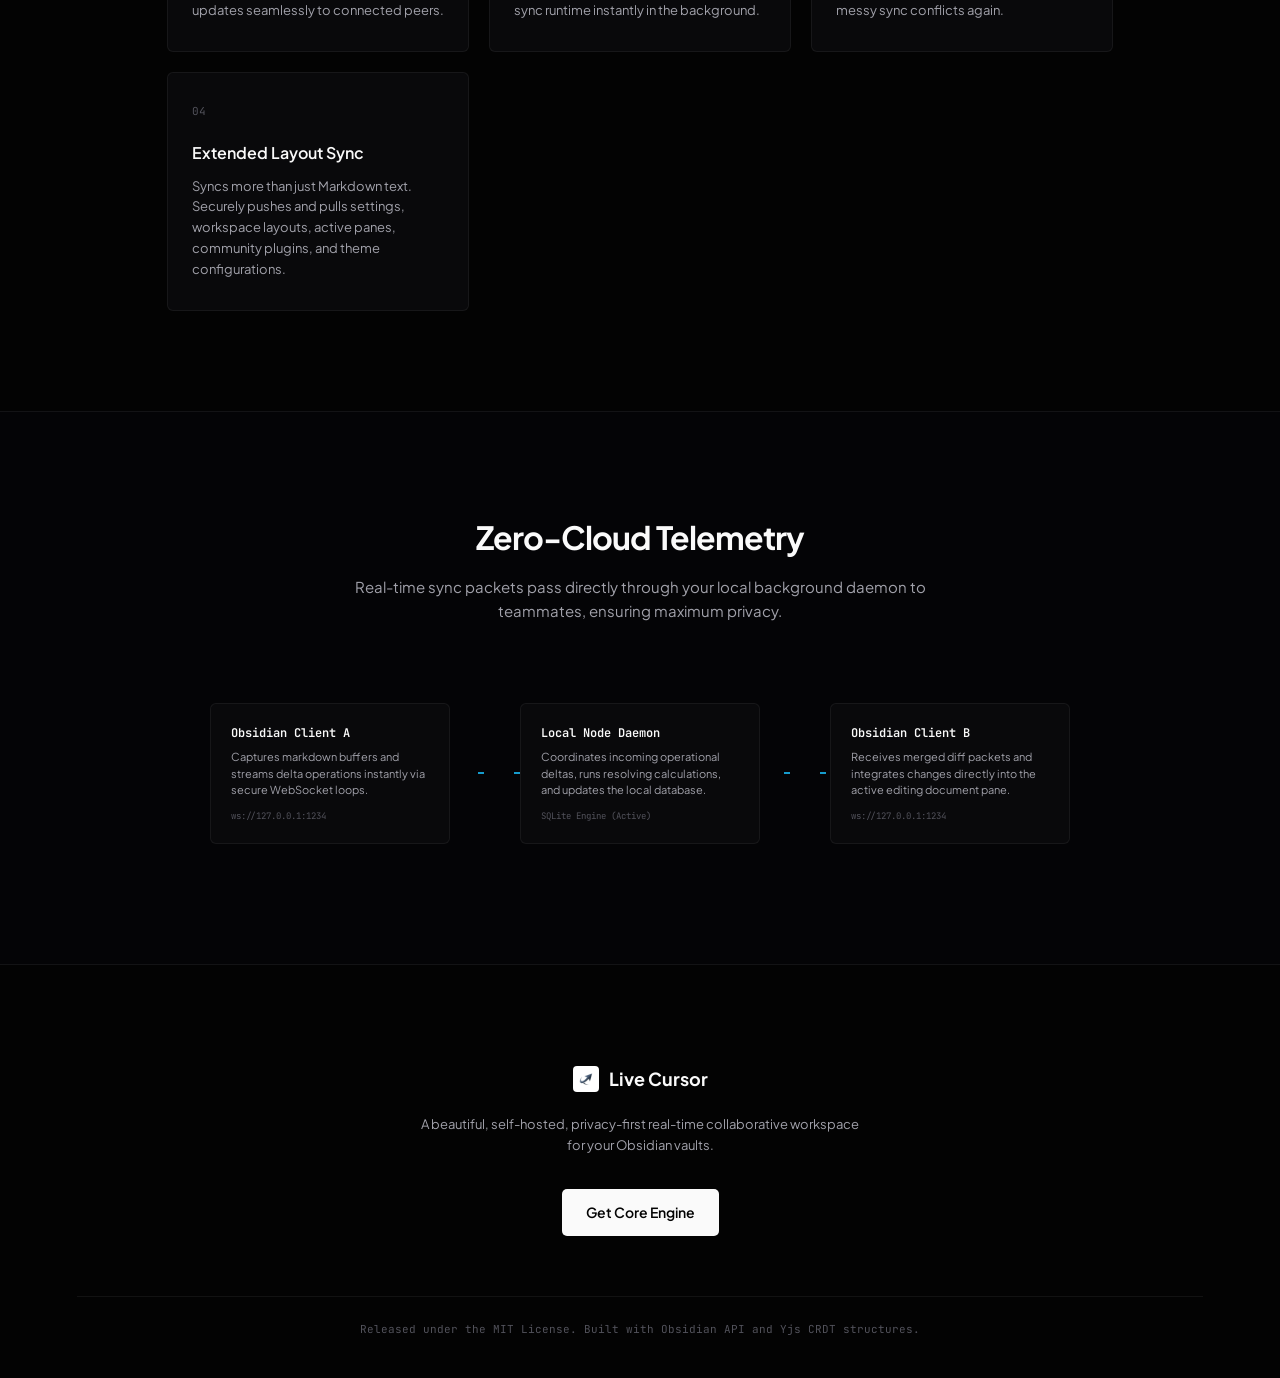
==== commit d3dfe505: "style: eliminate whitespace gap in hero concurrently typed text" ====
--- a/index.html
+++ b/index.html
@@ -29,10 +29,7 @@
   <section class="hero">
     <span class="badge-mono">[SYSTEM_STATUS: PEER_NODE_ACTIVE]</span>
     <div class="hero-animation">
-      <span class="typing-container">
-        <span id="text-main"></span><span id="cursor-1" class="cursor"></span>
-        <span id="text-finale"></span><span id="cursor-2" class="cursor cursor-blue hidden"></span>
-      </span>
+      <span class="typing-container"><span id="text-main"></span><span id="cursor-1" class="cursor"></span><span id="text-finale"></span><span id="cursor-2" class="cursor cursor-blue hidden"></span></span>
     </div>
     <p class="hero-subtitle">
       A lightweight, zero-configuration sync engine that boots a secure local database daemon with a single click. Keep your markdown notes completely private, self-hosted, and sync'd in real time.
--- a/style-v3.css
+++ b/style-v3.css
@@ -946,17 +946,19 @@
 }
 
 /* ==========================================================================
-   Hero Section Concurrent "Battle of the Cursors" Animation Styles
+   UPDATED: Large Hero Section Animation (Layout Shift Fixed)
    ========================================================================== */
 .hero-animation {
   font-family: var(--font-sans);
-  font-size: clamp(34px, 5vw, 56px);
+  font-size: clamp(40px, 6vw, 68px); /* Massive, high-impact hero scale */
   font-weight: 800;
-  line-height: 1.2;
+  line-height: 1.1;
   letter-spacing: -0.04em;
-  margin-bottom: 24px;
-  color: var(--text-primary);
-  min-height: 140px; /* Prevents severe page layout shifts during loops */
+  margin-bottom: 28px;
+  color: var(--text-primary);
+  
+  /* LOCK LAYOUT: Prevents the text underneath from moving when strings are deleted */
+  min-height: 95px; 
   display: flex;
   justify-content: center;
   align-items: center;
@@ -973,12 +975,13 @@
 
 .hero-animation .cursor {
   display: inline-block;
-  width: 3px; /* Sharp and realistic */
-  height: clamp(32px, 4.5vw, 46px); /* Scales cleanly with clamp font sizes */
-  margin-left: 2px;
+  width: 4px; /* Thicker to match the heavy bold weight of the larger text */
+  height: 1.05em; /* 'em' units ensure the cursor automatically scales perfectly with the font-size */
+  margin-left: 4px;
   background-color: #ffffff;
   animation: blink-hero 1s step-end infinite;
   vertical-align: middle;
+  border-radius: 2px;
 }
 
 .hero-animation .cursor-blue {
@@ -1037,3 +1040,30 @@
     min-height: 280px;
   }
 }
+
+/* Remove the permanent global padding from the text base */
+#text-main {
+  transition: background-color 0.1s;
+}
+
+/* Move the padding and border-radius directly into the active highlights */
+.highlight-blue {
+  background-color: rgba(99, 102, 241, 0.4);
+  padding: 0 6px;
+  border-radius: 4px;
+}
+
+.highlight-white {
+  background-color: rgba(255, 255, 255, 0.2);
+  padding: 0 6px;
+  border-radius: 4px;
+}
+
+.hidden {
+  opacity: 0 !important;
+  width: 0 !important;
+  margin: 0 !important;
+  overflow: hidden;
+  transition: opacity 0.2s ease, width 0.2s ease, margin 0.2s ease;
+}
+
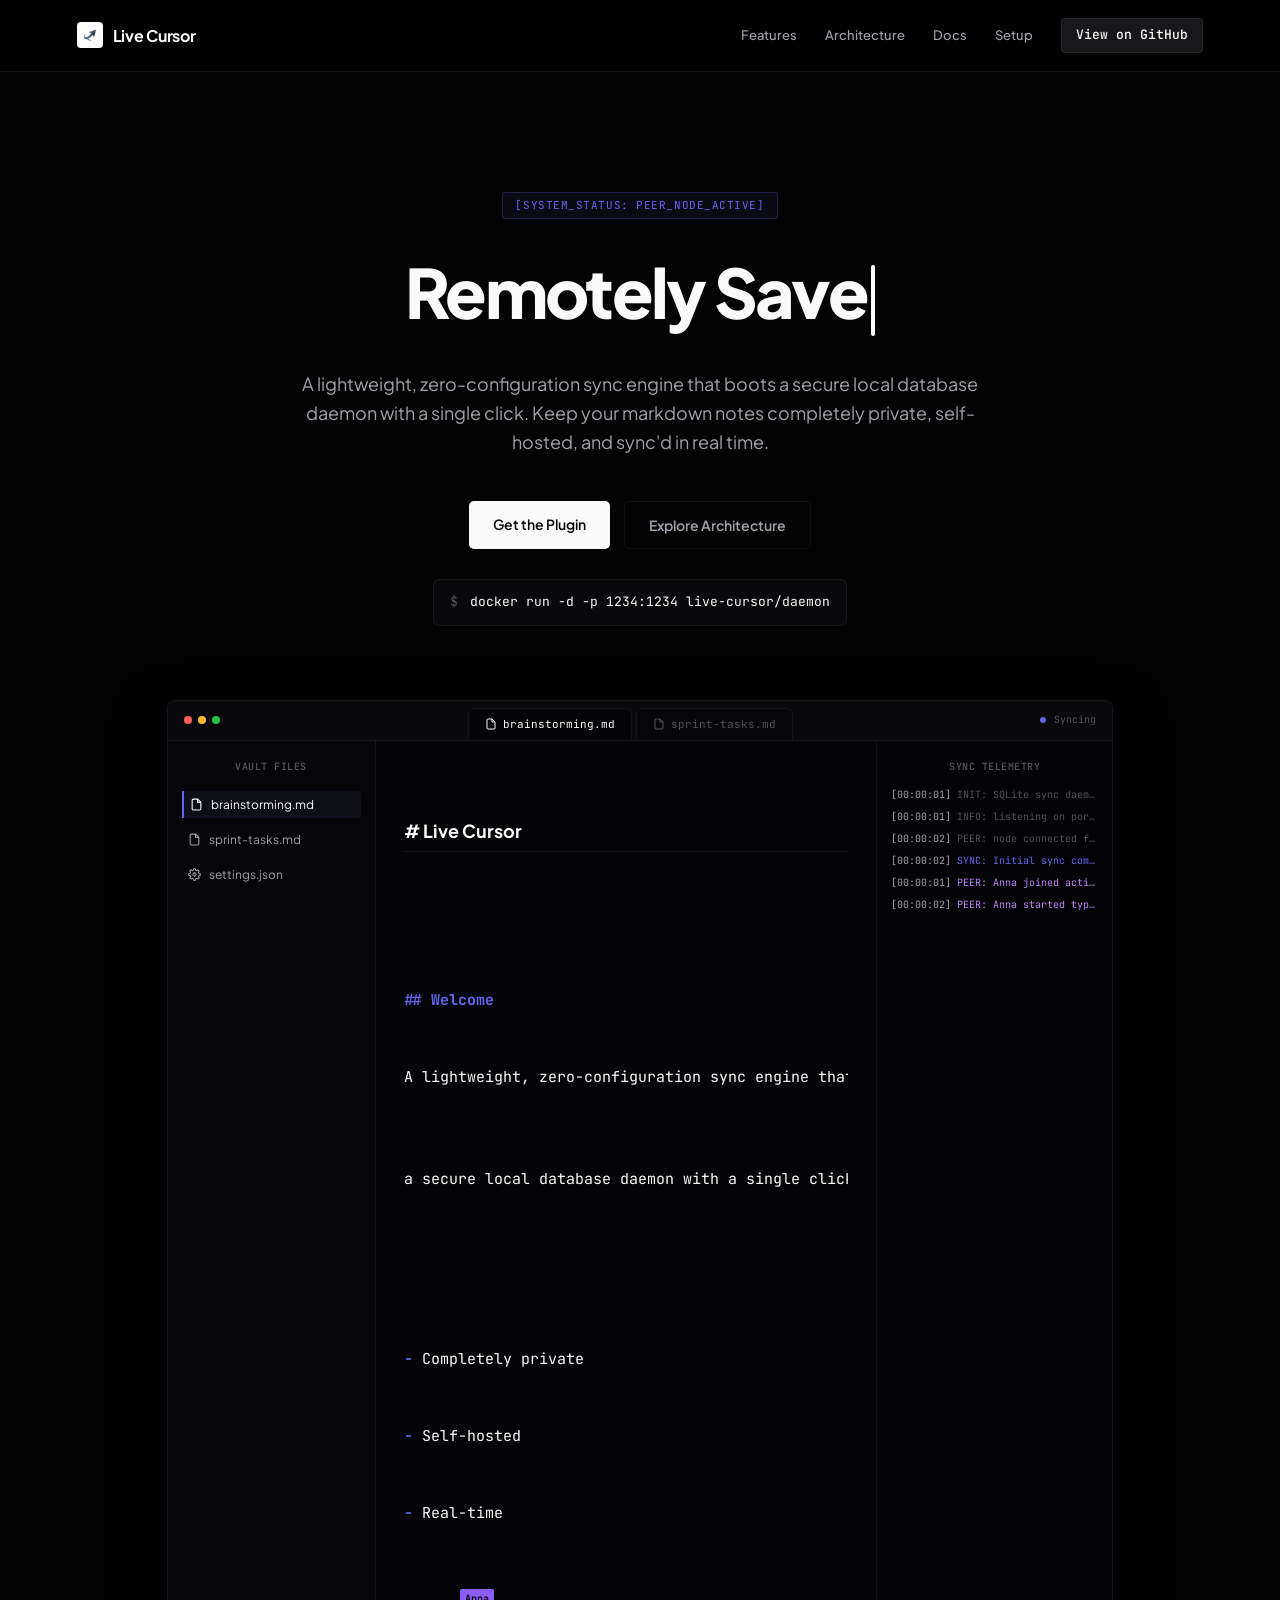
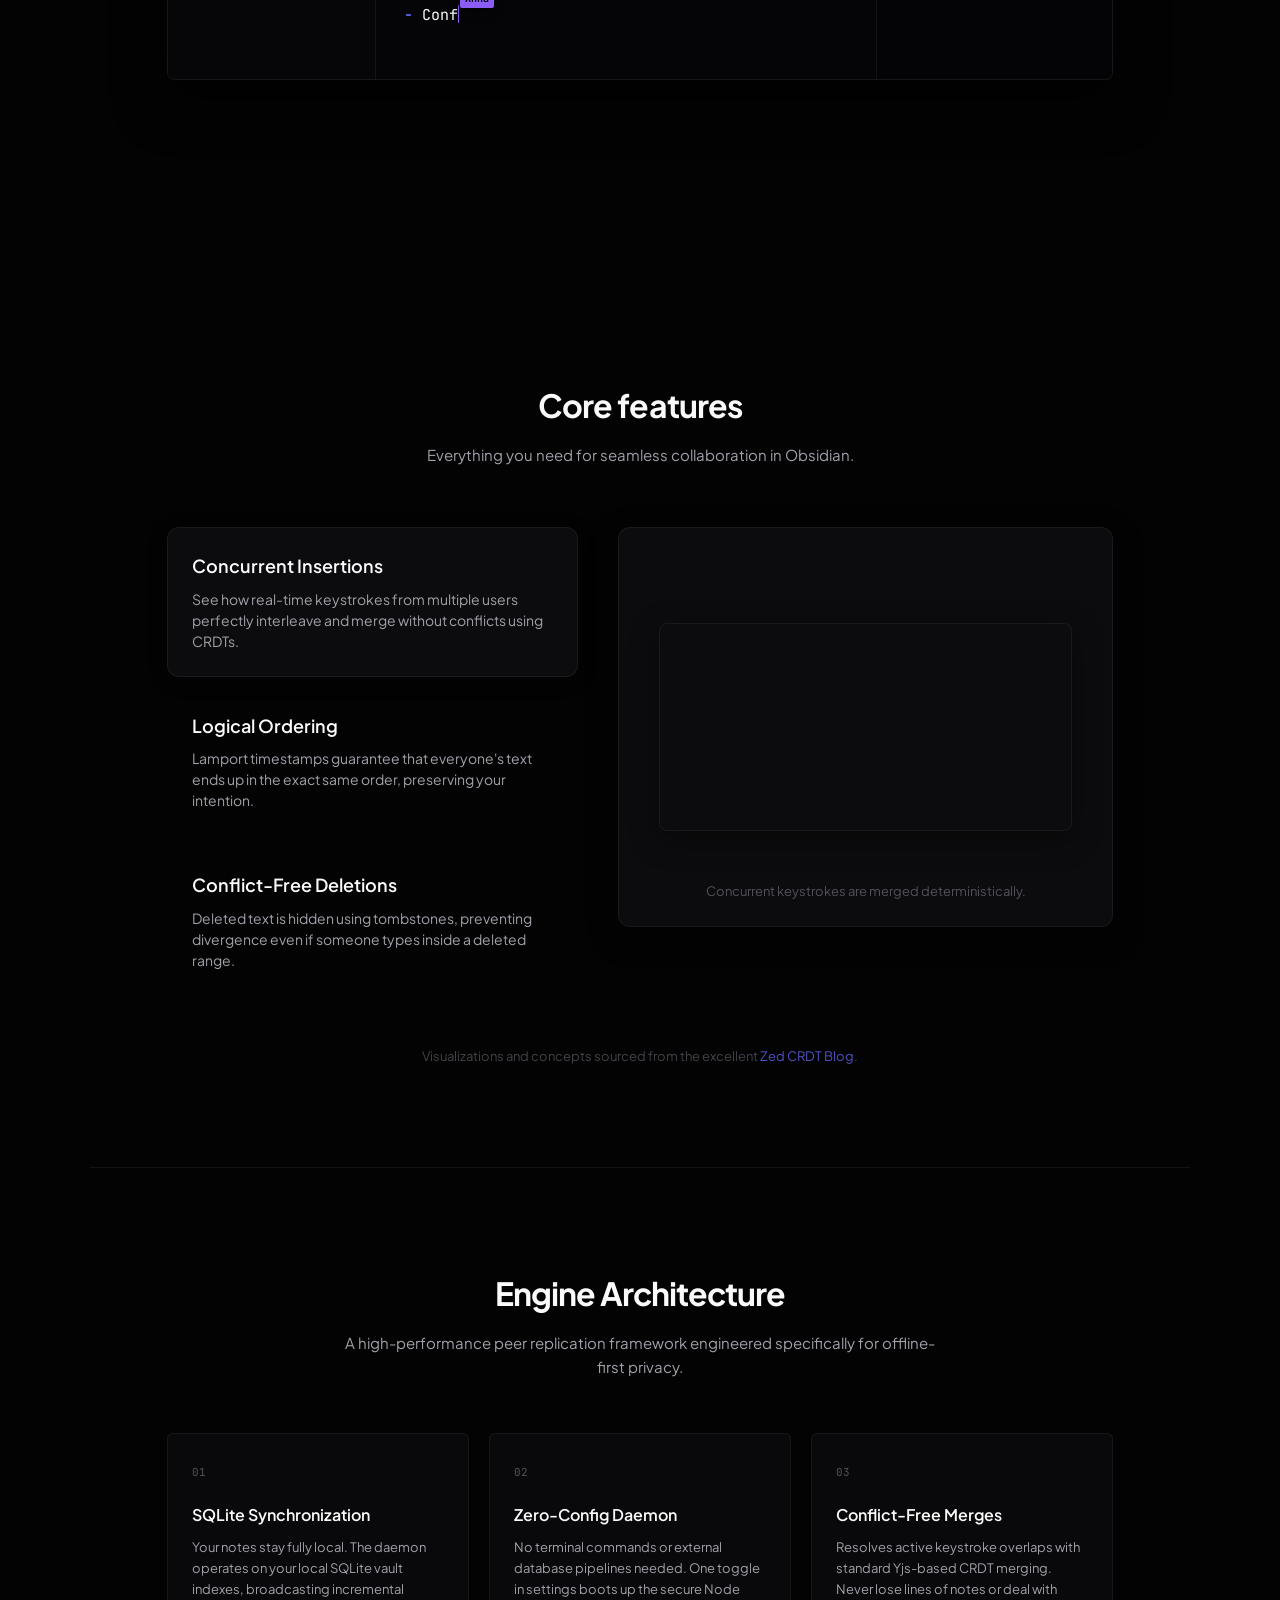
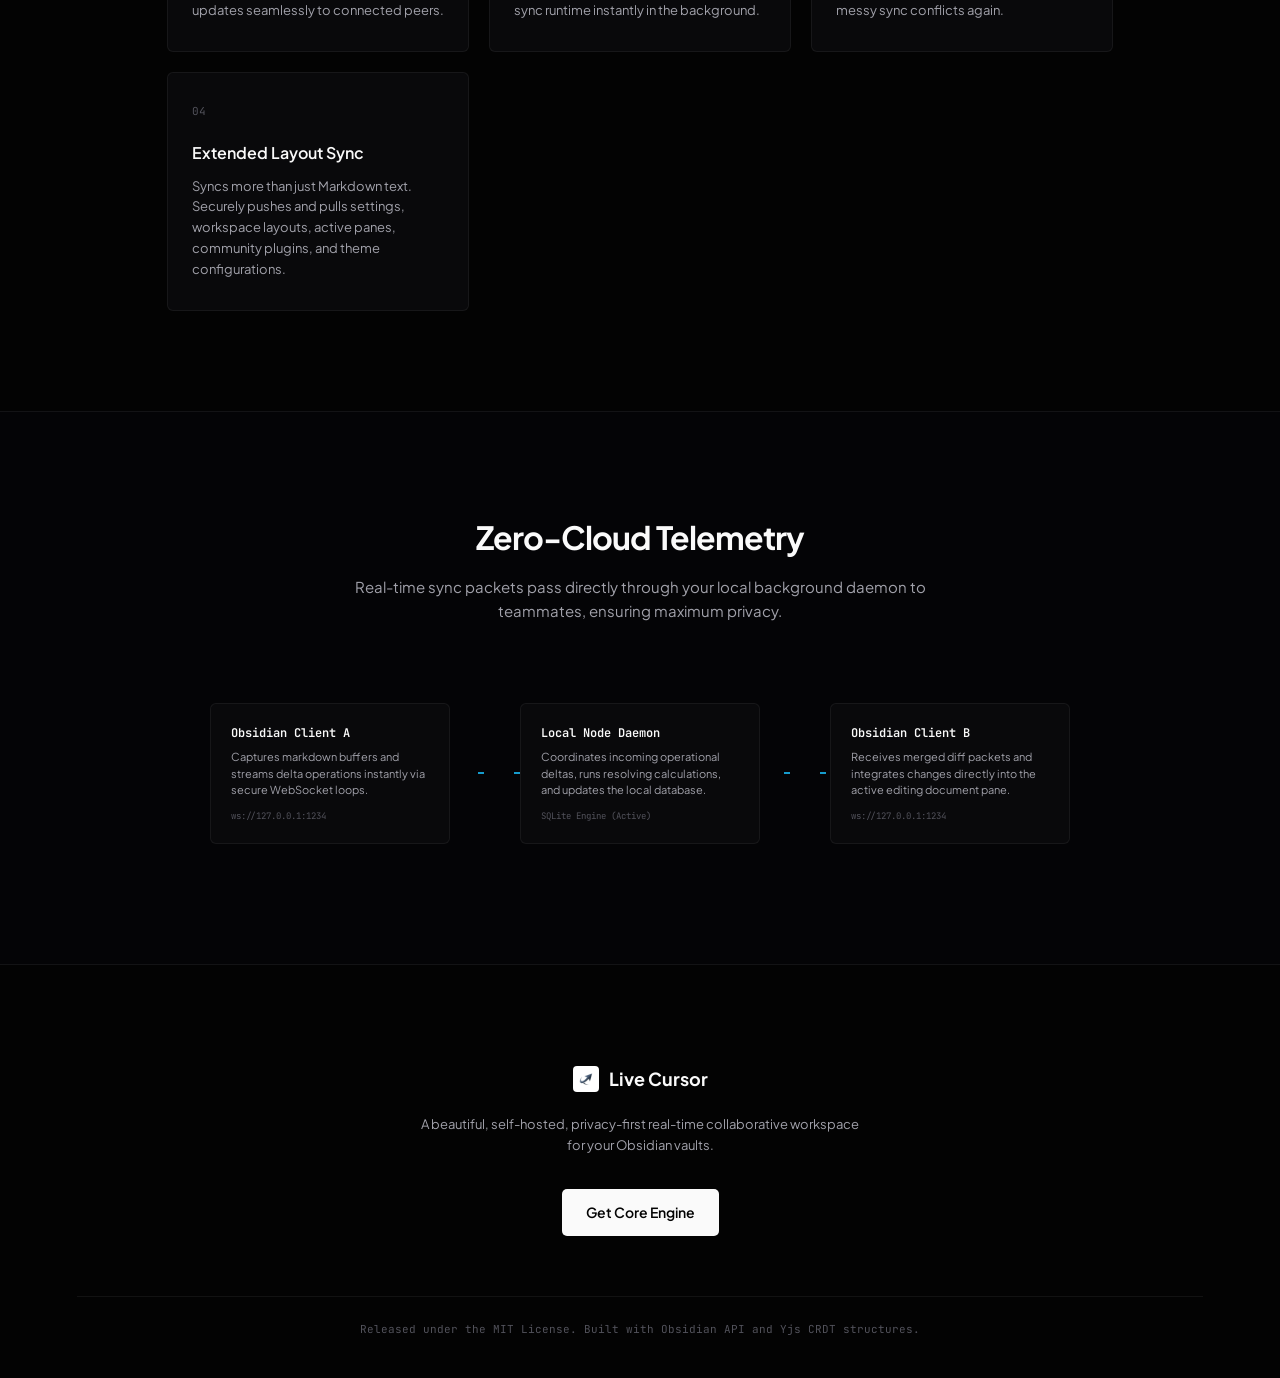
==== commit da5c50f4: "feat: expand website to multipage site with developer docs and configuration wizard" ====
--- a/index.html
+++ b/index.html
@@ -14,16 +14,34 @@
 
   <!-- Navigation bar -->
   <nav>
-    <div class="logo-container">
+    <div class="logo-container" style="cursor: pointer;" onclick="window.location.href='index.html'">
       <img src="icon.png" alt="Live Cursor" class="logo-img">
       <span class="logo-text">Live Cursor</span>
     </div>
     <div class="nav-links">
-      <a href="#features">Features</a>
-      <a href="#architecture">Architecture</a>
+      <a href="index.html#features">Features</a>
+      <a href="index.html#architecture">Architecture</a>
+      <a href="docs.html">Docs</a>
+      <a href="setup.html">Setup</a>
       <a href="https://github.com/Live-Cursor/Live-Cursor" class="btn-github" id="github-link">View on GitHub</a>
     </div>
+
+    <!-- Mobile Hamburger Toggle -->
+    <button class="menu-toggle" id="mobile-menu-toggle" aria-label="Toggle Navigation Menu">
+      <span></span>
+      <span></span>
+      <span></span>
+    </button>
   </nav>
+
+  <!-- Responsive Mobile Navigation Drawer Overlay -->
+  <div class="mobile-nav-drawer" id="mobile-nav-drawer">
+    <a href="index.html#features" class="mobile-link">Features</a>
+    <a href="index.html#architecture" class="mobile-link">Architecture</a>
+    <a href="docs.html" class="mobile-link">Docs</a>
+    <a href="setup.html" class="mobile-link">Setup</a>
+    <a href="https://github.com/Live-Cursor/Live-Cursor" class="btn-github-mobile" id="github-link-mobile">View on GitHub</a>
+  </div>
 
   <!-- Hero Section -->
   <section class="hero">
--- a/style-v3.css
+++ b/style-v3.css
@@ -3,6 +3,7 @@
 :root {
   --bg-dark: #030303;
   --panel-bg: #09090b;
+  --bg-card: #0c0c0e;
   --panel-accent: #18181b;
   --text-primary: #fafafa;
   --text-secondary: #a1a1aa;
@@ -1031,6 +1032,7 @@
     font-size: 11px;
     display: -webkit-box;
     -webkit-line-clamp: 2;
+    line-clamp: 2;
     -webkit-box-orient: vertical;
     overflow: hidden;
   }
@@ -1067,3 +1069,599 @@
   transition: opacity 0.2s ease, width 0.2s ease, margin 0.2s ease;
 }
 
+/* ==========================================================================
+   NEW: Responsive Mobile Menu Toggles and Drawer
+   ========================================================================== */
+.menu-toggle {
+  display: none;
+  flex-direction: column;
+  justify-content: space-between;
+  width: 22px;
+  height: 16px;
+  background: transparent;
+  border: none;
+  cursor: pointer;
+  z-index: 200;
+}
+
+.menu-toggle span {
+  width: 100%;
+  height: 2px;
+  background-color: var(--text-primary);
+  border-radius: 2px;
+  transition: all 0.3s cubic-bezier(0.16, 1, 0.3, 1);
+}
+
+.menu-toggle.open span:nth-child(1) {
+  transform: translateY(7px) rotate(45deg);
+}
+
+.menu-toggle.open span:nth-child(2) {
+  opacity: 0;
+}
+
+.menu-toggle.open span:nth-child(3) {
+  transform: translateY(-7px) rotate(-45deg);
+}
+
+.mobile-nav-drawer {
+  position: fixed;
+  top: 0;
+  right: -100%;
+  width: 280px;
+  height: 100vh;
+  background-color: rgba(9, 9, 11, 0.98);
+  backdrop-filter: blur(20px);
+  border-left: 1px solid var(--border-subtle);
+  z-index: 150;
+  display: flex;
+  flex-direction: column;
+  padding: 100px 30px;
+  gap: 20px;
+  transition: right 0.4s cubic-bezier(0.16, 1, 0.3, 1);
+  box-shadow: -10px 0 30px rgba(0, 0, 0, 0.8);
+}
+
+.mobile-nav-drawer.open {
+  right: 0;
+}
+
+.mobile-nav-drawer a {
+  font-family: var(--font-sans);
+  font-size: 16px;
+  color: var(--text-secondary);
+  text-decoration: none;
+  font-weight: 500;
+  transition: color 0.2s ease;
+  padding: 8px 0;
+  border-bottom: 1px solid rgba(255, 255, 255, 0.02);
+}
+
+.mobile-nav-drawer a:hover,
+.mobile-nav-drawer a.active {
+  color: var(--text-primary);
+  border-bottom-color: var(--accent-indigo);
+}
+
+.mobile-nav-drawer .btn-github-mobile {
+  margin-top: 20px;
+  text-align: center;
+  font-family: var(--font-mono);
+  font-size: 12px;
+  background: var(--panel-accent);
+  border: 1px solid var(--border-subtle);
+  padding: 10px;
+  border-radius: 4px;
+  color: var(--text-primary);
+  text-decoration: none;
+  transition: all 0.2s ease;
+}
+
+.mobile-nav-drawer .btn-github-mobile:hover {
+  background: #fff;
+  color: #000;
+}
+
+/* Enable toggle for mobile screens */
+@media (max-width: 768px) {
+  .menu-toggle {
+    display: flex;
+  }
+}
+
+/* ==========================================================================
+   NEW: Developer Documentation Hub (docs.html) Styles
+   ========================================================================== */
+.docs-layout {
+  display: flex;
+  gap: 40px;
+  max-width: 1240px;
+  margin: 0 auto;
+  padding: 40px 6%;
+  align-items: flex-start;
+}
+
+.docs-sidebar {
+  width: 280px;
+  position: sticky;
+  top: 90px;
+  height: calc(100vh - 120px);
+  overflow-y: auto;
+  padding-right: 15px;
+  display: flex;
+  flex-direction: column;
+  gap: 24px;
+}
+
+/* Custom scrollbars for docs sidebar */
+.docs-sidebar::-webkit-scrollbar {
+  width: 4px;
+}
+.docs-sidebar::-webkit-scrollbar-thumb {
+  background: var(--border-subtle);
+  border-radius: 4px;
+}
+.docs-sidebar::-webkit-scrollbar-thumb:hover {
+  background: var(--text-muted);
+}
+
+.docs-search-wrapper {
+  position: relative;
+  width: 100%;
+}
+
+.docs-search-input {
+  width: 100%;
+  background: rgba(255, 255, 255, 0.02);
+  border: 1px solid var(--border-subtle);
+  color: var(--text-primary);
+  font-family: var(--font-sans);
+  font-size: 13px;
+  padding: 10px 14px 10px 32px;
+  border-radius: 6px;
+  outline: none;
+  transition: all 0.2s ease;
+}
+
+.docs-search-input:focus {
+  border-color: var(--accent-indigo);
+  background: rgba(255, 255, 255, 0.04);
+  box-shadow: 0 0 10px rgba(99, 102, 241, 0.1);
+}
+
+.docs-search-wrapper svg {
+  position: absolute;
+  left: 10px;
+  top: 50%;
+  transform: translateY(-50%);
+  width: 14px;
+  height: 14px;
+  stroke: var(--text-muted);
+  fill: none;
+  stroke-width: 2;
+  pointer-events: none;
+}
+
+.docs-nav-group {
+  display: flex;
+  flex-direction: column;
+  gap: 8px;
+}
+
+.docs-nav-title {
+  font-family: var(--font-mono);
+  font-size: 11px;
+  color: var(--accent-indigo);
+  text-transform: uppercase;
+  letter-spacing: 0.05em;
+  font-weight: 600;
+  margin-bottom: 4px;
+}
+
+.docs-nav-link {
+  font-size: 13px;
+  color: var(--text-secondary);
+  text-decoration: none;
+  padding: 4px 0 4px 10px;
+  border-left: 1px solid var(--border-subtle);
+  transition: all 0.2s ease;
+  display: block;
+}
+
+.docs-nav-link:hover {
+  color: var(--text-primary);
+  border-left-color: var(--text-muted);
+}
+
+.docs-nav-link.active {
+  color: var(--text-primary);
+  border-left-color: var(--accent-indigo);
+  font-weight: 500;
+}
+
+.docs-content {
+  flex: 1;
+  max-width: 820px;
+  text-align: left;
+}
+
+.docs-section {
+  padding-bottom: 50px;
+  margin-bottom: 50px;
+  border-bottom: 1px solid var(--border-subtle);
+}
+
+.docs-section:last-child {
+  border-bottom: none;
+}
+
+.docs-section h1 {
+  text-align: left;
+  font-size: 32px;
+  margin-bottom: 16px;
+  letter-spacing: -0.03em;
+}
+
+.docs-section h2 {
+  font-size: 20px;
+  margin: 32px 0 16px 0;
+  font-weight: 600;
+  letter-spacing: -0.02em;
+}
+
+.docs-section p {
+  color: var(--text-secondary);
+  font-size: 15px;
+  line-height: 1.7;
+  margin-bottom: 20px;
+}
+
+.docs-section ul, .docs-section ol {
+  color: var(--text-secondary);
+  font-size: 15px;
+  margin-bottom: 20px;
+  padding-left: 20px;
+}
+
+.docs-section li {
+  margin-bottom: 8px;
+}
+
+/* Premium alert banners */
+.docs-alert {
+  background: rgba(99, 102, 241, 0.04);
+  border-left: 3px solid var(--accent-indigo);
+  border-radius: 0 8px 8px 0;
+  padding: 16px 20px;
+  margin: 24px 0;
+}
+
+.docs-alert h4 {
+  font-family: var(--font-sans);
+  font-size: 14px;
+  font-weight: 600;
+  color: var(--text-primary);
+  margin-bottom: 4px;
+  display: flex;
+  align-items: center;
+  gap: 8px;
+}
+
+.docs-alert p {
+  margin-bottom: 0;
+  font-size: 13.5px;
+  line-height: 1.6;
+}
+
+.docs-alert.tip {
+  background: rgba(6, 182, 212, 0.04);
+  border-left-color: var(--accent-cyan);
+}
+
+/* Beautiful Fenced Code blocks with Clipboard buttons */
+.docs-code-container {
+  position: relative;
+  margin: 20px 0;
+  border-radius: 6px;
+  border: 1px solid var(--border-subtle);
+  background: var(--panel-bg);
+  overflow: hidden;
+}
+
+.docs-code-header {
+  height: 32px;
+  background: rgba(255, 255, 255, 0.01);
+  border-bottom: 1px solid var(--border-subtle);
+  padding: 0 16px;
+  display: flex;
+  justify-content: space-between;
+  align-items: center;
+}
+
+.docs-code-lang {
+  font-family: var(--font-mono);
+  font-size: 10px;
+  color: var(--text-muted);
+  text-transform: uppercase;
+  letter-spacing: 0.05em;
+}
+
+.docs-code-copy-btn {
+  background: transparent;
+  border: none;
+  color: var(--text-muted);
+  font-family: var(--font-sans);
+  font-size: 11px;
+  cursor: pointer;
+  display: flex;
+  align-items: center;
+  gap: 4px;
+  transition: color 0.2s ease;
+  padding: 2px 6px;
+}
+
+.docs-code-copy-btn:hover {
+  color: var(--text-primary);
+}
+
+.docs-code-container pre {
+  margin: 0;
+  padding: 16px 20px;
+  overflow-x: auto;
+}
+
+.docs-code-container code {
+  font-family: var(--font-mono);
+  font-size: 13px;
+  color: #e4e4e7;
+  line-height: 1.5;
+  white-space: pre;
+}
+
+@media (max-width: 900px) {
+  .docs-layout {
+    flex-direction: column;
+    padding-top: 20px;
+  }
+  .docs-sidebar {
+    width: 100%;
+    height: auto;
+    position: static;
+    border-bottom: 1px solid var(--border-subtle);
+    padding-bottom: 30px;
+  }
+}
+
+/* ==========================================================================
+   NEW: Guided Setup Wizard (setup.html) Styles
+   ========================================================================== */
+.setup-hero {
+  padding: 80px 6% 40px 6%;
+  text-align: center;
+}
+
+.setup-layout {
+  max-width: 800px;
+  margin: 0 auto 100px auto;
+  padding: 0 20px;
+}
+
+/* Wizard step sequence bar */
+.setup-steps {
+  display: flex;
+  justify-content: space-between;
+  margin-bottom: 40px;
+  position: relative;
+}
+
+.setup-steps::before {
+  content: '';
+  position: absolute;
+  top: 15px;
+  left: 0;
+  width: 100%;
+  height: 2px;
+  background: var(--border-subtle);
+  z-index: 1;
+}
+
+.setup-step {
+  position: relative;
+  z-index: 2;
+  display: flex;
+  flex-direction: column;
+  align-items: center;
+  gap: 8px;
+  cursor: pointer;
+}
+
+.step-num {
+  width: 32px;
+  height: 32px;
+  border-radius: 50%;
+  background: #09090b;
+  border: 2px solid var(--border-subtle);
+  display: flex;
+  align-items: center;
+  justify-content: center;
+  font-family: var(--font-mono);
+  font-size: 13px;
+  font-weight: bold;
+  color: var(--text-muted);
+  transition: all 0.3s ease;
+}
+
+.setup-step.active .step-num {
+  border-color: var(--accent-indigo);
+  color: var(--text-primary);
+  box-shadow: 0 0 15px rgba(99, 102, 241, 0.4);
+}
+
+.setup-step.completed .step-num {
+  border-color: var(--accent-cyan);
+  background: var(--accent-cyan);
+  color: #000;
+}
+
+.step-label {
+  font-family: var(--font-sans);
+  font-size: 12px;
+  font-weight: 500;
+  color: var(--text-muted);
+  transition: color 0.3s ease;
+}
+
+.setup-step.active .step-label {
+  color: var(--text-primary);
+}
+
+.setup-step.completed .step-label {
+  color: var(--accent-cyan);
+}
+
+/* Wizard Card and form elements */
+.setup-card {
+  background: var(--panel-bg);
+  border: 1px solid var(--border-subtle);
+  border-radius: 8px;
+  padding: 40px;
+  box-shadow: 0 15px 40px rgba(0, 0, 0, 0.6);
+  text-align: left;
+  display: none;
+}
+
+.setup-card.active {
+  display: block;
+  animation: fadeIn 0.4s cubic-bezier(0.16, 1, 0.3, 1);
+}
+
+@keyframes fadeIn {
+  from { opacity: 0; transform: translateY(10px); }
+  to { opacity: 1; transform: translateY(0); }
+}
+
+.setup-card h2 {
+  font-family: var(--font-sans);
+  font-size: 22px;
+  font-weight: 700;
+  margin-bottom: 12px;
+  letter-spacing: -0.02em;
+}
+
+.setup-card p {
+  color: var(--text-secondary);
+  font-size: 14px;
+  line-height: 1.6;
+  margin-bottom: 30px;
+}
+
+/* Form Group layout */
+.setup-form {
+  display: flex;
+  flex-direction: column;
+  gap: 20px;
+  margin-bottom: 30px;
+}
+
+.form-row {
+  display: grid;
+  grid-template-columns: 1fr 1fr;
+  gap: 20px;
+}
+
+@media (max-width: 600px) {
+  .form-row {
+    grid-template-columns: 1fr;
+  }
+}
+
+.form-group {
+  display: flex;
+  flex-direction: column;
+  gap: 8px;
+}
+
+.form-group label {
+  font-family: var(--font-mono);
+  font-size: 11px;
+  color: var(--text-muted);
+  text-transform: uppercase;
+  letter-spacing: 0.05em;
+}
+
+.form-input {
+  background: rgba(255, 255, 255, 0.02);
+  border: 1px solid var(--border-subtle);
+  border-radius: 6px;
+  padding: 12px 14px;
+  color: var(--text-primary);
+  font-family: var(--font-sans);
+  font-size: 14px;
+  outline: none;
+  transition: all 0.2s ease;
+}
+
+.form-input:focus {
+  border-color: var(--accent-indigo);
+  background: rgba(255, 255, 255, 0.04);
+  box-shadow: 0 0 10px rgba(99, 102, 241, 0.1);
+}
+
+.setup-output-title {
+  font-family: var(--font-mono);
+  font-size: 11px;
+  color: var(--accent-cyan);
+  text-transform: uppercase;
+  letter-spacing: 0.05em;
+  margin-bottom: 10px;
+  font-weight: bold;
+}
+
+.setup-output-card {
+  margin: 20px 0 30px 0;
+}
+
+.setup-actions {
+  display: flex;
+  justify-content: space-between;
+  align-items: center;
+  margin-top: 40px;
+  border-top: 1px solid var(--border-subtle);
+  padding-top: 24px;
+}
+
+.btn-wizard-next {
+  background: var(--text-primary);
+  color: var(--bg-dark);
+  border: none;
+  padding: 10px 20px;
+  font-size: 13px;
+  font-weight: 600;
+  border-radius: 4px;
+  cursor: pointer;
+  transition: all 0.2s ease;
+}
+
+.btn-wizard-next:hover {
+  background: #fff;
+  box-shadow: 0 0 15px rgba(255, 255, 255, 0.2);
+}
+
+.btn-wizard-prev {
+  background: transparent;
+  border: 1px solid var(--border-subtle);
+  color: var(--text-secondary);
+  padding: 10px 20px;
+  font-size: 13px;
+  font-weight: 600;
+  border-radius: 4px;
+  cursor: pointer;
+  transition: all 0.2s ease;
+}
+
+.btn-wizard-prev:hover {
+  border-color: var(--text-secondary);
+  color: var(--text-primary);
+}
+
+
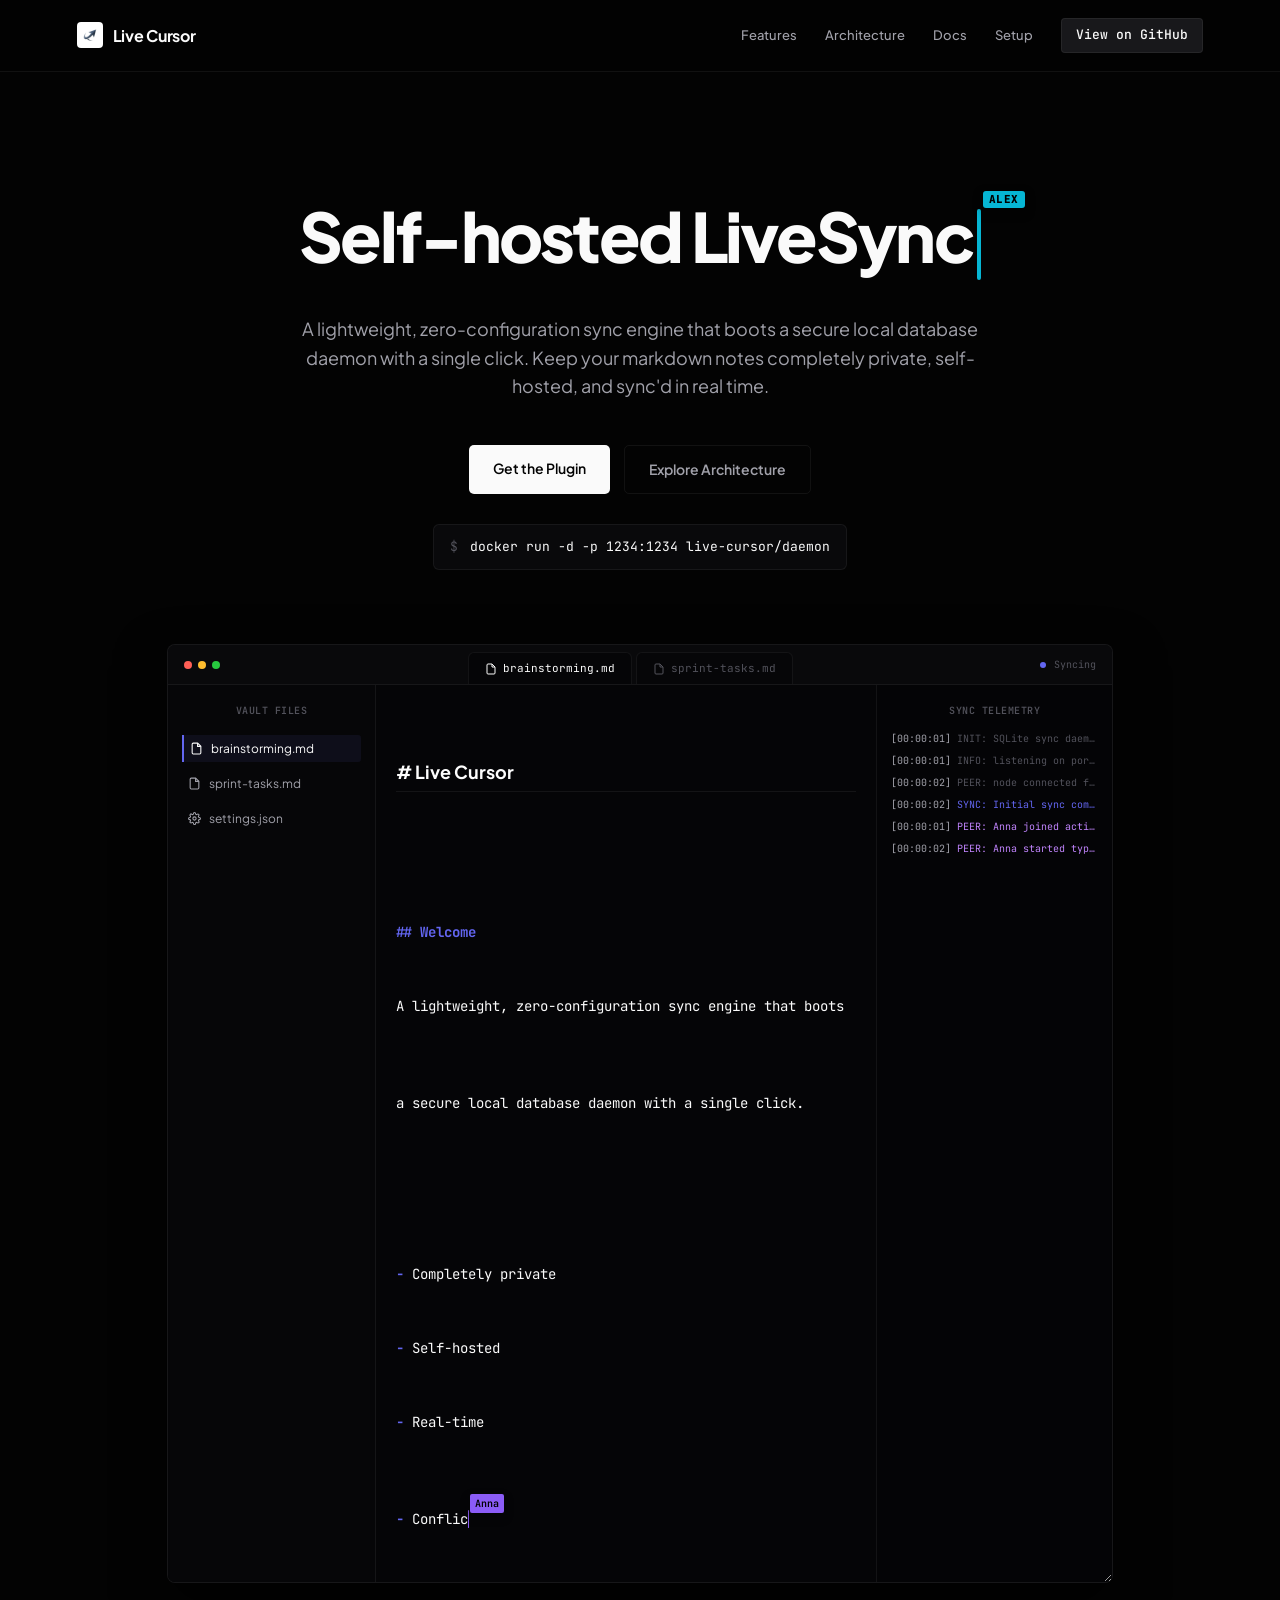
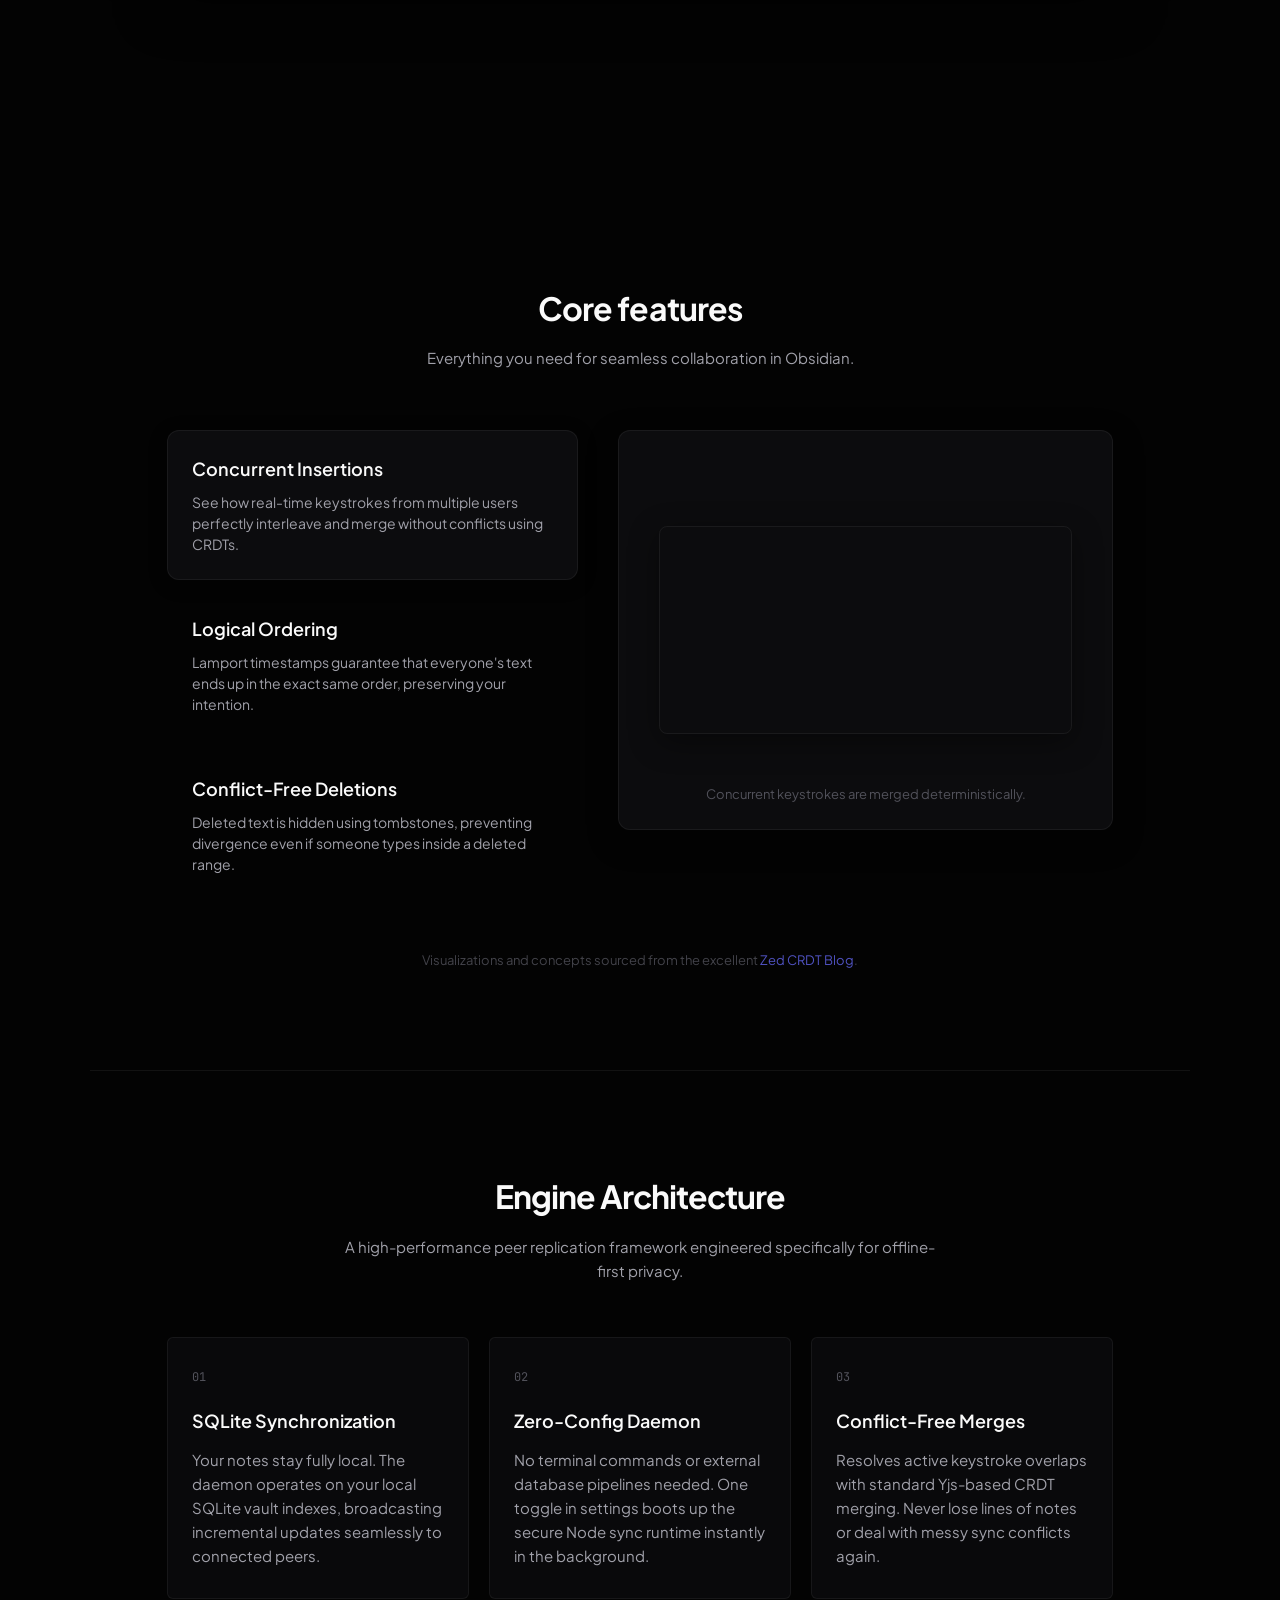
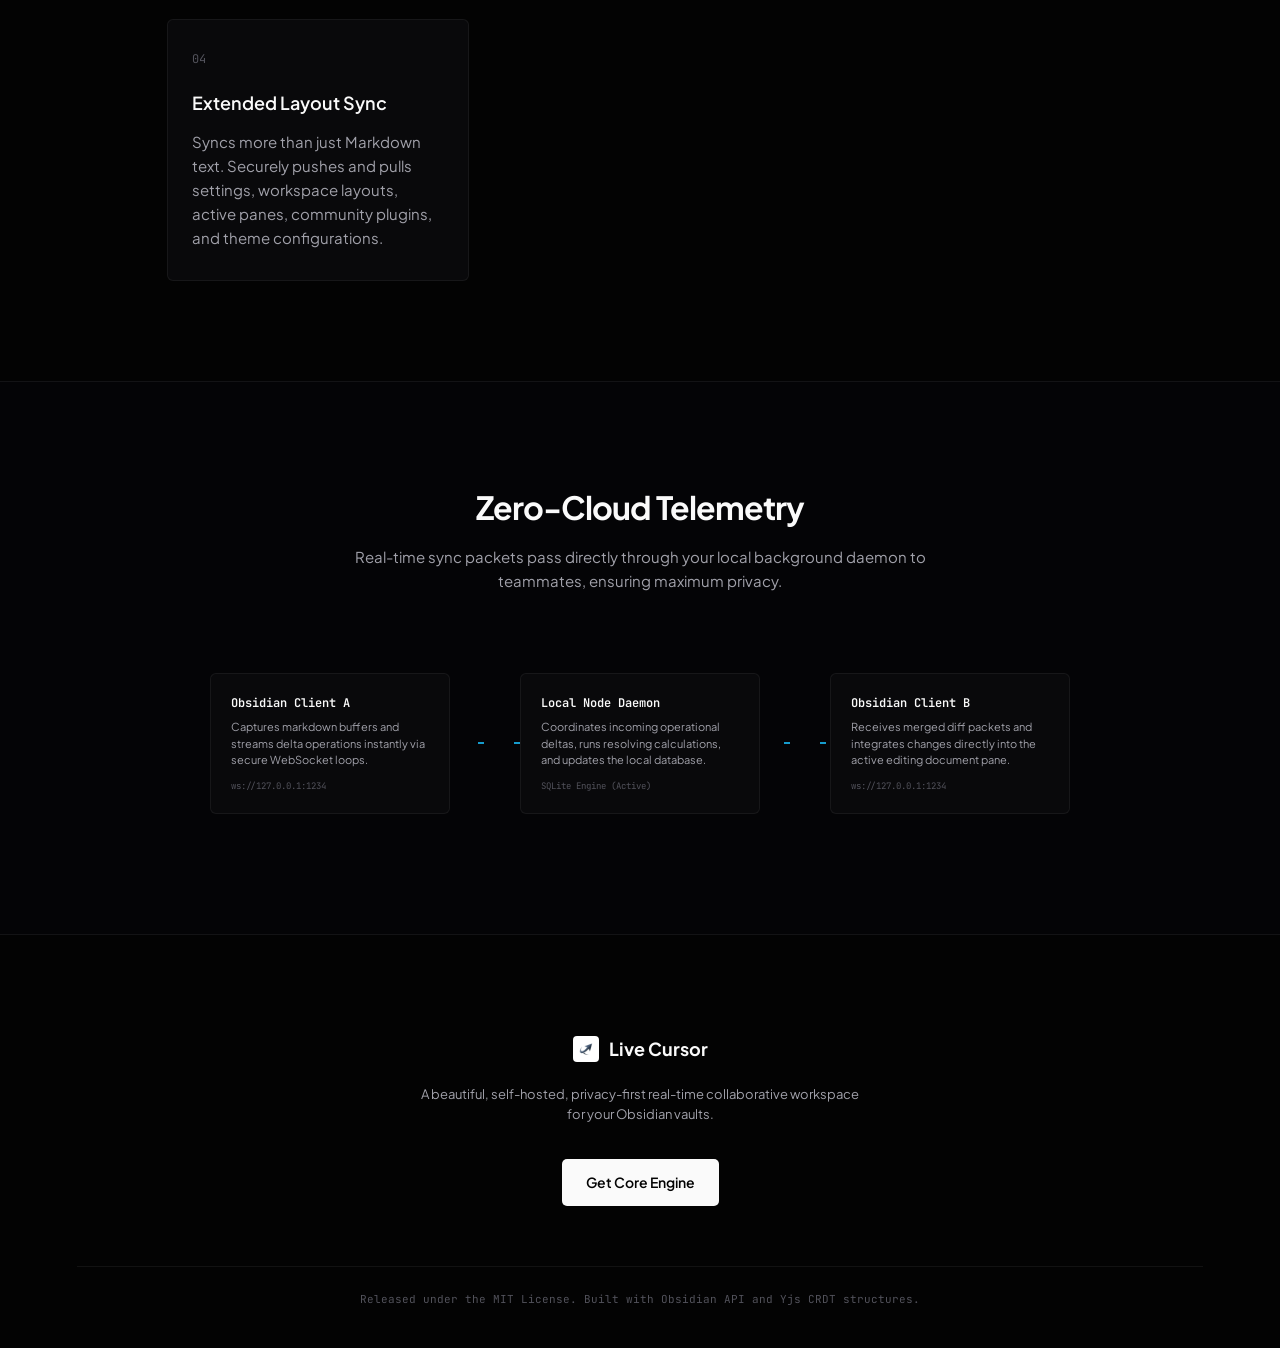
==== commit e8ea070e: "Remove system status and auto compiler ready badges to streamline layout" ====
--- a/index.html
+++ b/index.html
@@ -45,7 +45,6 @@
 
   <!-- Hero Section -->
   <section class="hero">
-    <span class="badge-mono">[SYSTEM_STATUS: PEER_NODE_ACTIVE]</span>
     <div class="hero-animation">
       <span class="typing-container"><span id="text-main"></span><span id="cursor-1" class="cursor"></span><span id="text-finale"></span><span id="cursor-2" class="cursor cursor-blue hidden"></span></span>
     </div>
--- a/style-v3.css
+++ b/style-v3.css
@@ -35,6 +35,8 @@
   line-height: 1.6;
   overflow-x: hidden;
   position: relative;
+  -webkit-font-smoothing: antialiased;
+  -moz-osx-font-smoothing: grayscale;
 }
 
 /* Dot matrix background overlay */
@@ -141,18 +143,7 @@
   margin: 0 auto;
 }
 
-.badge-mono {
-  font-family: var(--font-mono);
-  font-size: 11px;
-  color: var(--accent-indigo);
-  background: rgba(99, 102, 241, 0.08);
-  border: 1px solid rgba(99, 102, 241, 0.25);
-  padding: 4px 12px;
-  border-radius: 3px;
-  margin-bottom: 28px;
-  letter-spacing: 0.05em;
-  text-transform: uppercase;
-}
+
 
 h1 {
   font-family: var(--font-sans);
@@ -221,6 +212,7 @@
 .mockup-container {
   width: 100%;
   max-width: 1040px;
+  min-width: 300px;
   background: var(--panel-bg);
   border: 1px solid var(--border-subtle);
   border-radius: 8px;
@@ -229,6 +221,9 @@
   display: flex;
   flex-direction: column;
   margin-bottom: 120px;
+  resize: horizontal;
+  container-type: inline-size;
+  container-name: mockup;
 }
 
 .mockup-header {
@@ -379,7 +374,7 @@
 /* Editor Main Section */
 .mockup-editor {
   flex: 1;
-  padding: 24px 28px;
+  padding: 24px 20px;
   position: relative;
   overflow-y: auto;
   text-align: left;
@@ -389,7 +384,7 @@
 
 .editor-content {
   font-family: var(--font-mono);
-  font-size: 15px;
+  font-size: 14px;
   color: var(--text-primary);
   white-space: pre;
   overflow-x: hidden;
@@ -611,22 +606,22 @@
 
 .card-num {
   font-family: var(--font-mono);
-  font-size: 11px;
+  font-size: 12px;
   color: var(--text-muted);
   display: block;
   margin-bottom: 20px;
 }
 
 .feature-card h3 {
-  font-size: 16px;
+  font-size: 18px;
   font-weight: 600;
-  margin-bottom: 10px;
+  margin-bottom: 12px;
   color: var(--text-primary);
 }
 
 .feature-card p {
   color: var(--text-secondary);
-  font-size: 13px;
+  font-size: 15px;
   line-height: 1.6;
 }
 
@@ -913,8 +908,28 @@
   .hero {
     padding: 80px 20px 60px 20px;
   }
-  .mockup-sidebar, .mockup-logs {
-    display: none;
+  
+  .features-section {
+    padding: 60px 20px;
+  }
+  .section-title {
+    font-size: 28px;
+  }
+  .section-subtitle {
+    font-size: 14px;
+    margin-bottom: 40px;
+  }
+  .features-grid {
+    gap: 16px;
+  }
+  .feature-card {
+    padding: 24px 20px;
+  }
+  .feature-card h3 {
+    font-size: 18px;
+  }
+  .feature-card p {
+    font-size: 14px;
   }
   .flow-diagram {
     flex-direction: column;
@@ -946,6 +961,19 @@
   }
 }
 
+/* Dynamic Container Queries for the Resizable Mockup */
+@container mockup (max-width: 768px) {
+  .mockup-sidebar, .mockup-logs {
+    display: none;
+  }
+  .mockup-editor {
+    padding: 16px 12px;
+  }
+  .editor-content {
+    font-size: clamp(8.5px, 2.5cqi, 12px);
+  }
+}
+
 /* ==========================================================================
    UPDATED: Large Hero Section Animation (Layout Shift Fixed)
    ========================================================================== */
@@ -976,17 +1004,55 @@
 
 .hero-animation .cursor {
   display: inline-block;
-  width: 4px; /* Thicker to match the heavy bold weight of the larger text */
-  height: 1.05em; /* 'em' units ensure the cursor automatically scales perfectly with the font-size */
+  position: relative;
+  width: 4px;
+  height: 1.05em;
   margin-left: 4px;
-  background-color: #ffffff;
+  vertical-align: middle;
+}
+
+.hero-animation .cursor::before {
+  content: '';
+  position: absolute;
+  top: 0; left: 0; right: 0; bottom: 0;
+  background-color: var(--accent-cyan);
+  border-radius: 2px;
   animation: blink-hero 1s step-end infinite;
-  vertical-align: middle;
-  border-radius: 2px;
-}
-
-.hero-animation .cursor-blue {
+}
+
+.hero-animation .cursor.is-typing::before {
+  animation: none !important;
+  opacity: 1 !important;
+}
+
+.hero-animation .cursor-blue::before {
   background-color: var(--accent-indigo, #6366f1);
+}
+
+.hero-animation .cursor::after {
+  content: 'Alex';
+  position: absolute;
+  top: -18px;
+  left: 6px;
+  background-color: var(--accent-cyan);
+  color: #000;
+  font-family: var(--font-mono);
+  font-size: 11px;
+  font-weight: 800;
+  padding: 3px 6px;
+  border-radius: 3px;
+  letter-spacing: 0.05em;
+  line-height: 1;
+  white-space: nowrap;
+  box-shadow: 0 4px 10px rgba(0,0,0,0.5);
+  pointer-events: none;
+  text-transform: uppercase;
+}
+
+.hero-animation .cursor-blue::after {
+  content: 'Sarah';
+  background-color: var(--accent-indigo, #6366f1);
+  color: #fff;
 }
 
 @keyframes blink-hero {
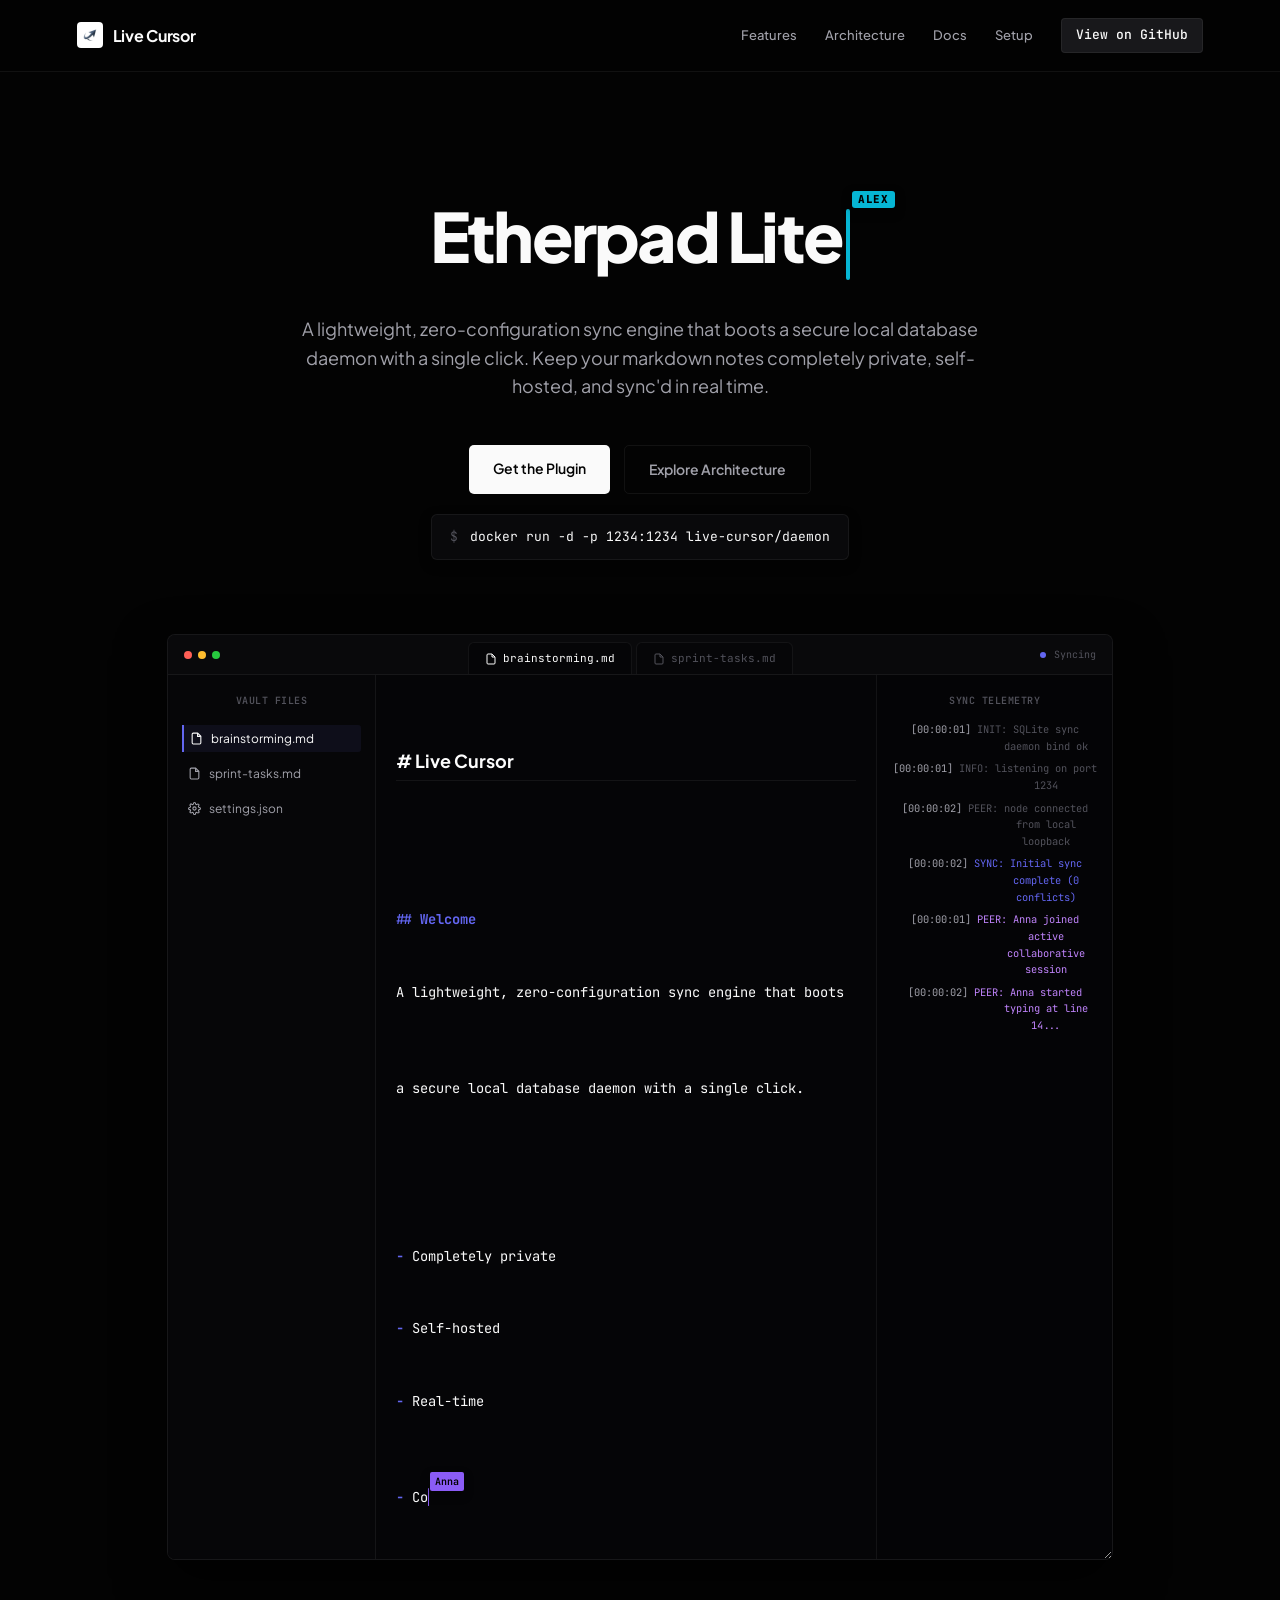
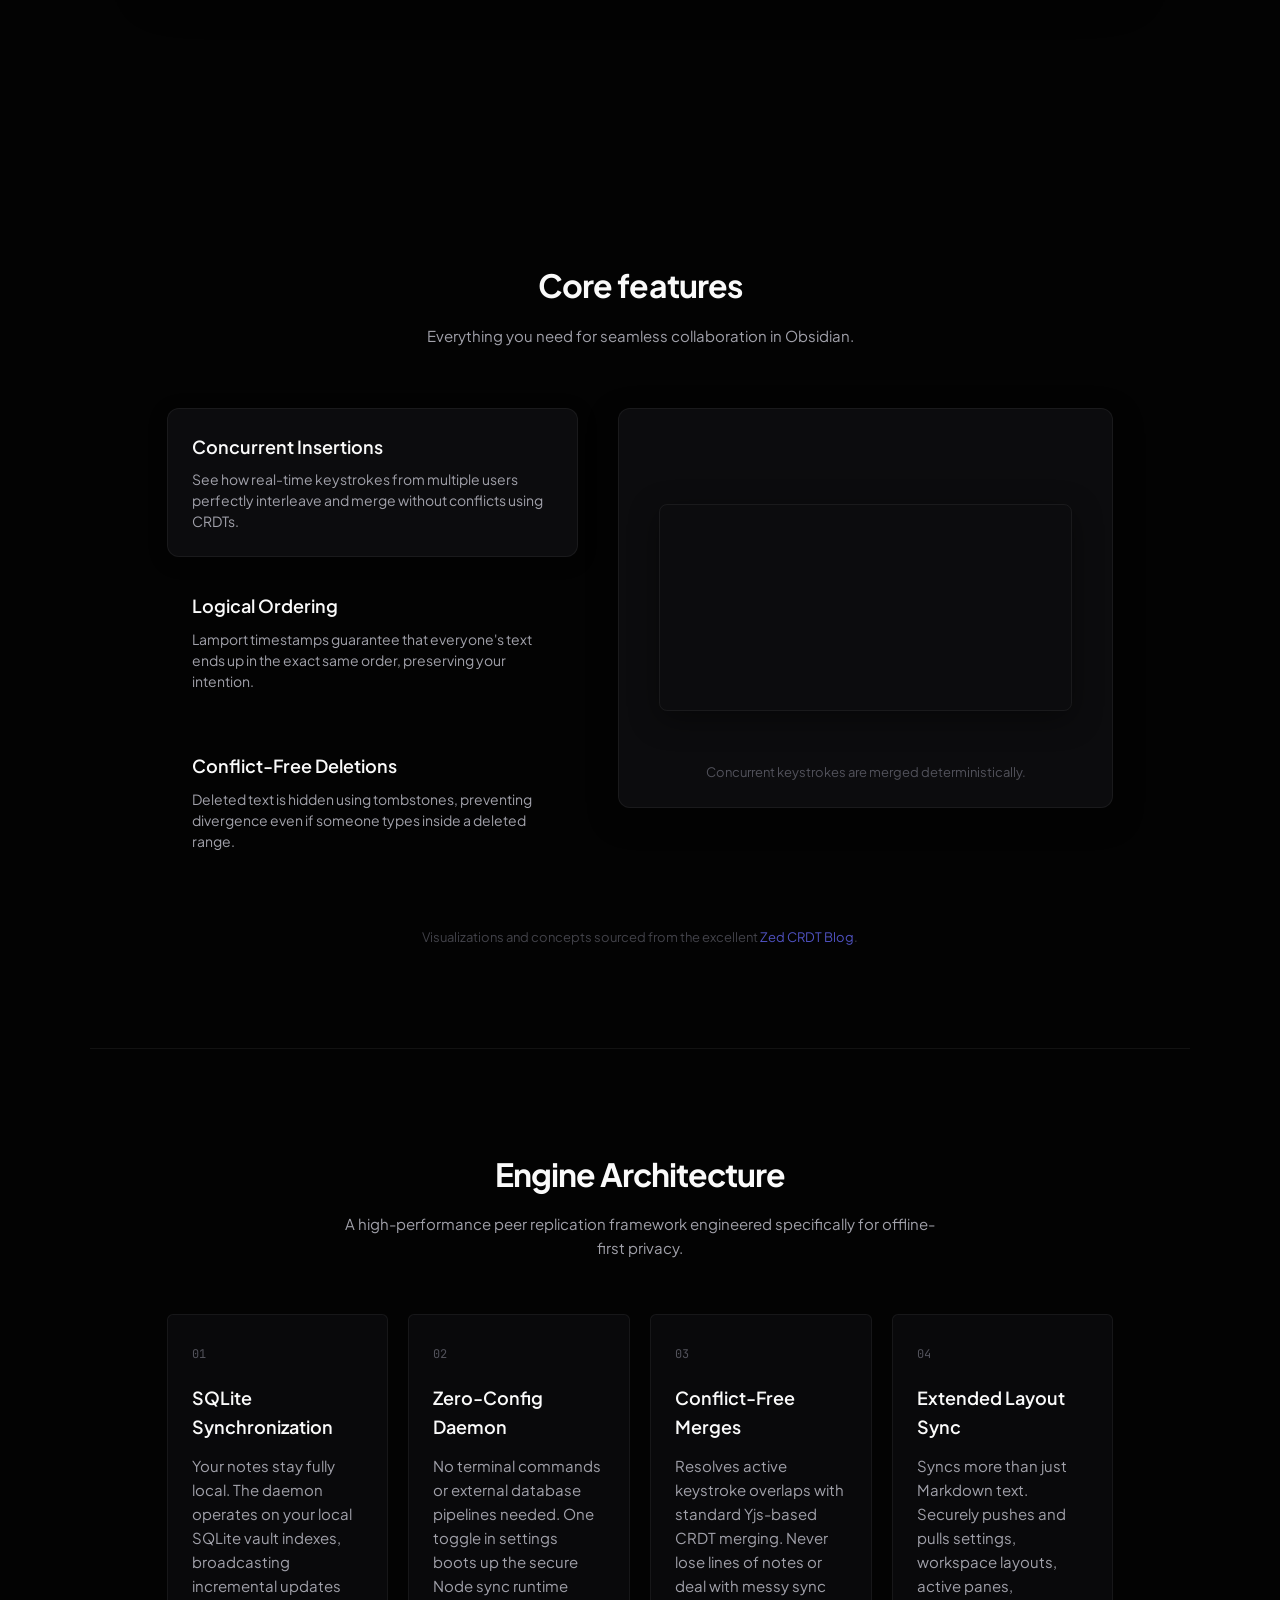
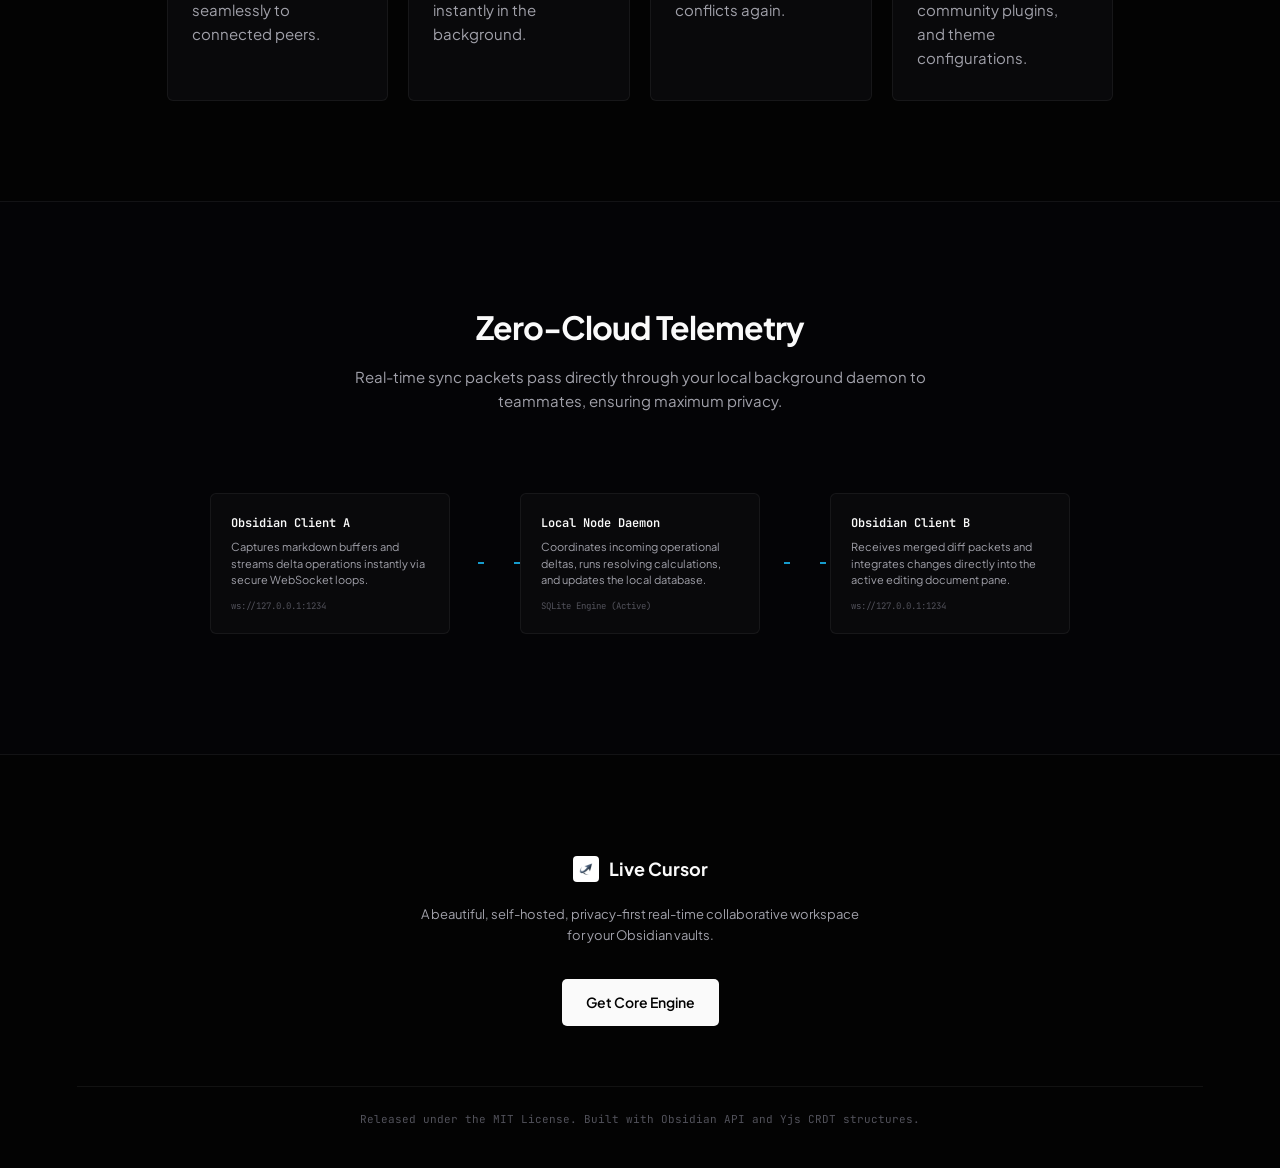
==== commit c33c4e9a: "fix: optimize mobile view responsive styles for hero CTAs and deployment wizard" ====
--- a/index.html
+++ b/index.html
@@ -52,13 +52,13 @@
       A lightweight, zero-configuration sync engine that boots a secure local database daemon with a single click. Keep your markdown notes completely private, self-hosted, and sync'd in real time.
     </p>
 
-    <div class="hero-ctas" style="flex-direction: column; align-items: center; gap: 20px;">
-      <div style="display: flex; gap: 14px;">
+    <div class="hero-ctas">
+      <div class="hero-buttons">
         <a href="https://github.com/Live-Cursor/Live-Cursor" class="btn-primary">Get the Plugin</a>
         <a href="#features" class="btn-secondary">Explore Architecture</a>
       </div>
       
-      <div style="background: var(--panel-bg, #111); border: 1px solid var(--border-subtle); padding: 12px 16px; border-radius: 6px; display: flex; align-items: center; gap: 12px; font-family: var(--font-mono); font-size: 13px; margin-top: 10px;">
+      <div class="hero-docker-command">
         <span style="color: var(--text-muted);">$</span>
         <span style="color: var(--text-primary);">docker run -d -p 1234:1234 live-cursor/daemon</span>
       </div>
--- a/style-v3.css
+++ b/style-v3.css
@@ -166,8 +166,47 @@
 
 .hero-ctas {
   display: flex;
+  flex-direction: column;
+  align-items: center;
+  gap: 20px;
+  margin-bottom: 74px;
+}
+.hero-buttons {
+  display: flex;
   gap: 14px;
-  margin-bottom: 74px;
+}
+.hero-docker-command {
+  background: var(--panel-bg, #111);
+  border: 1px solid var(--border-subtle);
+  padding: 12px 18px;
+  border-radius: 6px;
+  display: flex;
+  align-items: center;
+  gap: 12px;
+  font-family: var(--font-mono);
+  font-size: 13px;
+  max-width: 100%;
+  overflow-x: auto;
+  white-space: nowrap;
+  box-shadow: 0 4px 12px rgba(0, 0, 0, 0.4);
+}
+@media (max-width: 480px) {
+  .hero-buttons {
+    flex-direction: column;
+    width: 100%;
+    gap: 10px;
+  }
+  .hero-buttons .btn-primary,
+  .hero-buttons .btn-secondary {
+    width: 100%;
+    text-align: center;
+  }
+  .hero-docker-command {
+    font-size: 11px;
+    padding: 10px 14px;
+    gap: 8px;
+    width: 100%;
+  }
 }
 
 .btn-primary {
@@ -384,9 +423,10 @@
 
 .editor-content {
   font-family: var(--font-mono);
-  font-size: 14px;
-  color: var(--text-primary);
-  white-space: pre;
+  font-size: clamp(11px, 1.45cqi, 14.5px);
+  color: var(--text-primary);
+  white-space: pre-wrap;
+  word-break: break-word;
   overflow-x: hidden;
   transition: color 0.5s ease;
 }
@@ -531,7 +571,7 @@
 
 .logs-content {
   font-family: var(--font-mono);
-  font-size: 10px;
+  font-size: clamp(8px, 1.1cqi, 10.5px);
   color: var(--text-muted);
   display: flex;
   flex-direction: column;
@@ -541,9 +581,10 @@
 }
 
 .log-line {
-  white-space: nowrap;
-  text-overflow: ellipsis;
-  overflow: hidden;
+  white-space: pre-wrap;
+  word-break: break-word;
+  padding-left: 17ch;
+  text-indent: -17ch;
 }
 .log-line span {
   color: var(--text-secondary);
@@ -585,8 +626,20 @@
 
 .features-grid {
   display: grid;
-  grid-template-columns: repeat(auto-fit, minmax(240px, 1fr));
+  grid-template-columns: repeat(1, 1fr);
   gap: 20px;
+}
+
+@media (min-width: 600px) {
+  .features-grid {
+    grid-template-columns: repeat(2, 1fr);
+  }
+}
+
+@media (min-width: 1024px) {
+  .features-grid {
+    grid-template-columns: repeat(4, 1fr);
+  }
 }
 
 .feature-card {
@@ -962,7 +1015,7 @@
 }
 
 /* Dynamic Container Queries for the Resizable Mockup */
-@container mockup (max-width: 768px) {
+@container mockup (max-width: 820px) {
   .mockup-sidebar, .mockup-logs {
     display: none;
   }
@@ -1348,6 +1401,7 @@
 .docs-content {
   flex: 1;
   max-width: 820px;
+  min-width: 0;
   text-align: left;
 }
 
@@ -1487,14 +1541,734 @@
 @media (max-width: 900px) {
   .docs-layout {
     flex-direction: column;
-    padding-top: 20px;
+    padding: 20px 20px;
+    gap: 16px;
   }
   .docs-sidebar {
     width: 100%;
     height: auto;
     position: static;
     border-bottom: 1px solid var(--border-subtle);
-    padding-bottom: 30px;
+    padding-bottom: 20px;
+    padding-right: 0;
+    display: none;
+  }
+  .docs-sidebar.open {
+    display: flex;
+  }
+  .docs-section {
+    padding-bottom: 32px;
+    margin-bottom: 32px;
+  }
+  .docs-section h2 {
+    margin: 24px 0 12px 0;
+  }
+  footer {
+    padding: 60px 20px 30px 20px;
+  }
+  .copyright {
+    margin-top: 30px;
+  }
+}
+
+/* ==========================================================================
+   DOCS MOBILE SIDEBAR TOGGLE BUTTON
+   ========================================================================== */
+.docs-sidebar-toggle {
+  display: none;
+  align-items: center;
+  gap: 8px;
+  background: var(--panel-bg);
+  border: 1px solid var(--border-subtle);
+  color: var(--text-secondary);
+  font-family: var(--font-sans);
+  font-size: 13px;
+  font-weight: 500;
+  padding: 10px 16px;
+  border-radius: 6px;
+  cursor: pointer;
+  transition: all 0.2s ease;
+  margin-bottom: 8px;
+}
+
+.docs-sidebar-toggle:hover {
+  border-color: var(--border-hover);
+  color: var(--text-primary);
+}
+
+.docs-sidebar-toggle.open {
+  border-color: var(--accent-indigo);
+  color: var(--text-primary);
+}
+
+@media (max-width: 900px) {
+  .docs-sidebar-toggle {
+    display: flex;
+  }
+}
+
+/* ==========================================================================
+   DOCS READING PROGRESS BAR
+   ========================================================================== */
+.docs-sidebar-footer {
+  margin-top: auto;
+  padding-top: 16px;
+  border-top: 1px solid var(--border-subtle);
+}
+
+.docs-reading-progress {
+  width: 100%;
+  height: 2px;
+  background: var(--border-subtle);
+  border-radius: 2px;
+  margin-bottom: 6px;
+  overflow: hidden;
+}
+
+.docs-progress-bar {
+  height: 100%;
+  width: 0%;
+  background: linear-gradient(90deg, var(--accent-indigo), var(--accent-cyan));
+  border-radius: 2px;
+  transition: width 0.2s ease;
+}
+
+.docs-progress-label {
+  font-family: var(--font-mono);
+  font-size: 10px;
+  color: var(--text-muted);
+}
+
+@media (max-width: 900px) {
+  .docs-sidebar-footer {
+    display: none;
+  }
+}
+
+/* ==========================================================================
+   DOCS SECTION BADGE
+   ========================================================================== */
+.docs-section-badge {
+  display: inline-flex;
+  align-items: center;
+  font-family: var(--font-mono);
+  font-size: 10px;
+  font-weight: 600;
+  text-transform: uppercase;
+  letter-spacing: 0.08em;
+  color: var(--accent-indigo);
+  background: rgba(99, 102, 241, 0.08);
+  border: 1px solid rgba(99, 102, 241, 0.2);
+  padding: 3px 10px;
+  border-radius: 20px;
+  margin-bottom: 12px;
+}
+
+/* ==========================================================================
+   DOCS FEATURE CARDS GRID
+   ========================================================================== */
+.docs-feature-grid {
+  display: grid;
+  grid-template-columns: repeat(2, 1fr);
+  gap: 14px;
+  margin: 20px 0 28px 0;
+}
+
+@media (max-width: 640px) {
+  .docs-feature-grid {
+    grid-template-columns: 1fr;
+  }
+}
+
+.docs-feature-card {
+  background: rgba(255,255,255,0.015);
+  border: 1px solid var(--border-subtle);
+  border-radius: 8px;
+  padding: 20px;
+  display: flex;
+  flex-direction: column;
+  gap: 8px;
+  transition: all 0.2s ease;
+}
+
+.docs-feature-card:hover {
+  border-color: var(--border-hover);
+  background: rgba(255,255,255,0.03);
+}
+
+.docs-feature-icon {
+  width: 34px;
+  height: 34px;
+  border-radius: 8px;
+  background: rgba(99, 102, 241, 0.1);
+  display: flex;
+  align-items: center;
+  justify-content: center;
+  color: var(--accent-indigo);
+  margin-bottom: 4px;
+}
+
+.docs-feature-card strong {
+  font-size: 14px;
+  font-weight: 600;
+  color: var(--text-primary);
+}
+
+.docs-feature-card p {
+  font-size: 13px !important;
+  color: var(--text-secondary);
+  line-height: 1.5;
+  margin-bottom: 0 !important;
+}
+
+/* ==========================================================================
+   DOCS TABLE
+   ========================================================================== */
+.docs-table-wrapper {
+  overflow-x: auto;
+  margin: 20px 0;
+  border-radius: 6px;
+  border: 1px solid var(--border-subtle);
+}
+
+.docs-table {
+  width: 100%;
+  border-collapse: collapse;
+  font-size: 13.5px;
+}
+
+.docs-table thead {
+  background: rgba(255,255,255,0.02);
+  border-bottom: 1px solid var(--border-subtle);
+}
+
+.docs-table th {
+  padding: 10px 16px;
+  text-align: left;
+  font-family: var(--font-mono);
+  font-size: 11px;
+  font-weight: 600;
+  text-transform: uppercase;
+  letter-spacing: 0.05em;
+  color: var(--text-muted);
+  white-space: nowrap;
+}
+
+.docs-table td {
+  padding: 10px 16px;
+  border-bottom: 1px solid var(--border-subtle);
+  color: var(--text-secondary);
+  vertical-align: top;
+}
+
+.docs-table tr:last-child td {
+  border-bottom: none;
+}
+
+.docs-table tr:hover td {
+  background: rgba(255,255,255,0.015);
+}
+
+.docs-table code {
+  font-family: var(--font-mono);
+  font-size: 12px;
+  background: rgba(255,255,255,0.06);
+  padding: 2px 6px;
+  border-radius: 3px;
+  color: var(--accent-cyan);
+}
+
+/* Colored status badges in tables */
+.docs-badge {
+  display: inline-block;
+  font-family: var(--font-mono);
+  font-size: 10px;
+  font-weight: 600;
+  padding: 2px 8px;
+  border-radius: 3px;
+  white-space: nowrap;
+  background: rgba(99, 102, 241, 0.12);
+  color: var(--accent-indigo);
+  border: 1px solid rgba(99, 102, 241, 0.2);
+}
+
+.docs-badge.cyan {
+  background: rgba(6, 182, 212, 0.12);
+  color: var(--accent-cyan);
+  border-color: rgba(6, 182, 212, 0.2);
+}
+
+.docs-badge.green {
+  background: rgba(34, 197, 94, 0.12);
+  color: #22c55e;
+  border-color: rgba(34, 197, 94, 0.2);
+}
+
+.docs-badge.muted {
+  background: rgba(255,255,255,0.04);
+  color: var(--text-muted);
+  border-color: var(--border-subtle);
+}
+
+.docs-badge.indigo {
+  background: rgba(99, 102, 241, 0.12);
+  color: var(--accent-indigo);
+  border-color: rgba(99, 102, 241, 0.2);
+}
+
+/* ==========================================================================
+   DOCS TOPOLOGY CARDS (Quickstart section)
+   ========================================================================== */
+.docs-topology-cards {
+  display: grid;
+  grid-template-columns: repeat(3, 1fr);
+  gap: 14px;
+  margin: 24px 0;
+}
+
+@media (max-width: 720px) {
+  .docs-topology-cards {
+    grid-template-columns: 1fr;
+  }
+}
+
+.docs-topology-card {
+  background: var(--panel-bg);
+  border: 1px solid var(--border-subtle);
+  border-radius: 8px;
+  padding: 20px;
+  display: flex;
+  flex-direction: column;
+  gap: 6px;
+  transition: border-color 0.2s ease;
+}
+
+.docs-topology-card:hover {
+  border-color: var(--border-hover);
+}
+
+.docs-topology-num {
+  font-family: var(--font-mono);
+  font-size: 11px;
+  color: var(--accent-indigo);
+  font-weight: 700;
+  margin-bottom: 4px;
+}
+
+.docs-topology-card strong {
+  font-size: 14px;
+  font-weight: 600;
+  color: var(--text-primary);
+}
+
+.docs-topology-card p {
+  font-size: 13px;
+  color: var(--text-secondary);
+  line-height: 1.5;
+  margin-bottom: 8px !important;
+}
+
+.docs-topology-url {
+  font-family: var(--font-mono);
+  font-size: 11px;
+  color: var(--accent-cyan);
+  background: rgba(6, 182, 212, 0.06);
+  padding: 4px 8px;
+  border-radius: 4px;
+  border: 1px solid rgba(6, 182, 212, 0.15);
+  display: block;
+  word-break: break-all;
+}
+
+/* ==========================================================================
+   DOCS CODE TABS (Tailscale section)
+   ========================================================================== */
+.docs-code-tabs {
+  margin: 20px 0;
+  border: 1px solid var(--border-subtle);
+  border-radius: 6px;
+  overflow: hidden;
+}
+
+.docs-code-tab-bar {
+  display: flex;
+  background: rgba(255,255,255,0.01);
+  border-bottom: 1px solid var(--border-subtle);
+  overflow-x: auto;
+  scrollbar-width: none;
+}
+
+.docs-code-tab-bar::-webkit-scrollbar {
+  display: none;
+}
+
+.docs-code-tab-btn {
+  flex: 0 0 auto;
+  background: transparent;
+  border: none;
+  border-bottom: 2px solid transparent;
+  color: var(--text-muted);
+  font-family: var(--font-mono);
+  font-size: 11px;
+  font-weight: 500;
+  padding: 10px 18px;
+  cursor: pointer;
+  transition: all 0.2s ease;
+  white-space: nowrap;
+}
+
+.docs-code-tab-btn:hover {
+  color: var(--text-secondary);
+}
+
+.docs-code-tab-btn.active {
+  color: var(--accent-cyan);
+  border-bottom-color: var(--accent-cyan);
+}
+
+.docs-code-tab-content {
+  display: none;
+}
+
+.docs-code-tab-content.active {
+  display: block;
+}
+
+/* ==========================================================================
+   DOCS TOPOLOGY DIAGRAM (Tailscale section)
+   ========================================================================== */
+.docs-topology-diagram {
+  display: flex;
+  flex-direction: column;
+  align-items: center;
+  gap: 0;
+  margin: 28px 0;
+  padding: 28px;
+  background: rgba(99, 102, 241, 0.03);
+  border: 1px solid var(--border-subtle);
+  border-radius: 12px;
+}
+
+.docs-topo-node {
+  display: flex;
+  flex-direction: column;
+  align-items: center;
+  gap: 4px;
+  padding: 16px 20px;
+  background: var(--panel-bg);
+  border: 1px solid var(--border-subtle);
+  border-radius: 8px;
+  text-align: center;
+  min-width: 140px;
+  transition: border-color 0.2s ease;
+}
+
+.docs-topo-node.host {
+  border-color: rgba(99, 102, 241, 0.4);
+  background: rgba(99, 102, 241, 0.06);
+}
+
+.docs-topo-node.peer {
+  border-color: rgba(6, 182, 212, 0.25);
+}
+
+.docs-topo-icon {
+  width: 40px;
+  height: 40px;
+  border-radius: 8px;
+  background: rgba(99, 102, 241, 0.12);
+  color: var(--accent-indigo);
+  display: flex;
+  align-items: center;
+  justify-content: center;
+  margin-bottom: 4px;
+}
+
+.docs-topo-icon.cyan {
+  background: rgba(6, 182, 212, 0.12);
+  color: var(--accent-cyan);
+}
+
+.docs-topo-node strong {
+  font-size: 13px;
+  font-weight: 600;
+  color: var(--text-primary);
+}
+
+.docs-topo-node span {
+  font-size: 11px;
+  color: var(--text-muted);
+}
+
+.docs-topo-node code {
+  font-family: var(--font-mono);
+  font-size: 10px;
+  color: var(--accent-cyan);
+  background: rgba(6, 182, 212, 0.08);
+  padding: 2px 6px;
+  border-radius: 3px;
+  margin-top: 2px;
+}
+
+.docs-topo-lines {
+  display: flex;
+  flex-direction: column;
+  align-items: center;
+  gap: 4px;
+  padding: 8px 0;
+}
+
+.docs-topo-line {
+  width: 2px;
+  height: 30px;
+  background: linear-gradient(to bottom, var(--accent-indigo), var(--accent-cyan));
+  border-radius: 2px;
+  opacity: 0.5;
+}
+
+.docs-topo-label {
+  font-family: var(--font-mono);
+  font-size: 10px;
+  color: var(--text-muted);
+  white-space: nowrap;
+}
+
+.docs-topo-peers {
+  display: flex;
+  gap: 12px;
+  flex-wrap: wrap;
+  justify-content: center;
+}
+
+/* ==========================================================================
+   DOCS FAQ ACCORDION
+   ========================================================================== */
+.docs-faq-list {
+  display: flex;
+  flex-direction: column;
+  gap: 8px;
+  margin-top: 8px;
+}
+
+.docs-faq-item {
+  background: var(--panel-bg);
+  border: 1px solid var(--border-subtle);
+  border-radius: 8px;
+  overflow: hidden;
+  transition: border-color 0.2s ease;
+}
+
+.docs-faq-item[open] {
+  border-color: var(--border-hover);
+}
+
+.docs-faq-question {
+  display: flex;
+  align-items: center;
+  gap: 10px;
+  padding: 16px 20px;
+  cursor: pointer;
+  font-size: 15px;
+  font-weight: 500;
+  color: var(--text-primary);
+  list-style: none;
+  user-select: none;
+  transition: color 0.2s ease;
+}
+
+.docs-faq-question::-webkit-details-marker {
+  display: none;
+}
+
+.docs-faq-question svg {
+  flex-shrink: 0;
+  color: var(--accent-indigo);
+  transition: transform 0.25s cubic-bezier(0.16, 1, 0.3, 1);
+}
+
+.docs-faq-item[open] .docs-faq-question svg {
+  transform: rotate(90deg);
+}
+
+.docs-faq-answer {
+  padding: 0 20px 16px 44px;
+  border-top: 1px solid var(--border-subtle);
+}
+
+.docs-faq-answer p {
+  margin-bottom: 0 !important;
+  padding-top: 14px;
+  font-size: 14px !important;
+  line-height: 1.65;
+}
+
+/* ==========================================================================
+   ENHANCED DOCS RESPONSIVE: Improved mobile experience
+   ========================================================================== */
+@media (max-width: 768px) {
+  .docs-layout {
+    padding: 14px 14px;
+    gap: 10px;
+  }
+
+  .docs-content {
+    max-width: 100%;
+  }
+
+  .docs-section {
+    padding-bottom: 24px;
+    margin-bottom: 24px;
+  }
+
+  .docs-section h1 {
+    font-size: 24px !important;
+    margin-bottom: 12px;
+  }
+
+  .docs-section h2 {
+    font-size: 17px !important;
+    margin: 20px 0 10px 0;
+  }
+
+  .docs-section p {
+    font-size: 14px !important;
+    margin-bottom: 14px;
+  }
+
+  .docs-section li {
+    font-size: 14px !important;
+  }
+
+  .docs-section ul, .docs-section ol {
+    padding-left: 16px;
+    margin-bottom: 14px;
+  }
+
+  .docs-code-container {
+    margin: 14px 0;
+  }
+
+  .docs-code-container pre {
+    padding: 12px;
+    overflow-x: auto;
+  }
+
+  .docs-code-container code {
+    font-size: 11px !important;
+  }
+
+  .docs-alert {
+    padding: 12px 14px;
+    margin: 16px 0;
+  }
+
+  .docs-alert h4 {
+    font-size: 13px;
+  }
+
+  .docs-alert p {
+    font-size: 13px !important;
+  }
+
+  .docs-table-wrapper {
+    margin: 14px 0;
+  }
+
+  .docs-table th, .docs-table td {
+    padding: 8px 10px;
+    font-size: 12px;
+  }
+
+  .docs-table code {
+    font-size: 11px;
+  }
+
+  .docs-feature-grid {
+    gap: 10px;
+    margin: 14px 0 20px 0;
+  }
+
+  .docs-feature-card {
+    padding: 16px;
+  }
+
+  .docs-topology-cards {
+    gap: 10px;
+    margin: 16px 0;
+  }
+
+  .docs-topology-card {
+    padding: 16px;
+  }
+
+  .docs-topology-diagram {
+    padding: 14px 10px;
+    margin: 18px 0;
+  }
+
+  .docs-topo-peers {
+    flex-direction: column;
+    width: 100%;
+    gap: 8px;
+  }
+
+  .docs-topo-node {
+    width: 100%;
+    padding: 12px 14px;
+  }
+
+  .docs-section-badge {
+    font-size: 9px;
+    padding: 2px 8px;
+    margin-bottom: 8px;
+  }
+
+  .docs-faq-item {
+    border-radius: 6px;
+  }
+
+  .docs-faq-question {
+    font-size: 14px;
+    padding: 12px 14px;
+    gap: 8px;
+  }
+
+  .docs-faq-answer {
+    padding: 0 14px 12px 32px;
+  }
+
+  .docs-faq-answer p {
+    font-size: 13px !important;
+    padding-top: 10px;
+  }
+
+  .docs-code-tabs {
+    margin: 14px 0;
+  }
+
+  .docs-code-tab-btn {
+    padding: 8px 12px;
+    font-size: 10px;
+  }
+
+  .docs-sidebar-toggle {
+    font-size: 12px;
+    padding: 8px 14px;
+  }
+
+  footer {
+    padding: 40px 16px 24px 16px;
+  }
+
+  .footer-desc {
+    font-size: 12px;
+    margin-bottom: 24px;
+  }
+
+  .copyright {
+    margin-top: 24px;
+    padding-top: 16px;
+    font-size: 10px;
   }
 }
 
@@ -1730,4 +2504,59 @@
   color: var(--text-primary);
 }
 
-
+@media (max-width: 768px) {
+  .setup-card {
+    padding: 24px 20px;
+  }
+  .setup-hero {
+    padding: 60px 20px 30px 20px;
+  }
+  .mockup-container {
+    margin-bottom: 60px;
+  }
+}
+@media (max-width: 600px) {
+  .setup-steps {
+    margin-bottom: 28px;
+  }
+  .setup-layout {
+    margin-bottom: 60px;
+  }
+}
+@media (max-width: 480px) {
+  .setup-card {
+    padding: 20px 16px;
+  }
+  .setup-card h2 {
+    font-size: 18px !important;
+  }
+  .setup-card p {
+    font-size: 13px !important;
+    line-height: 1.5;
+  }
+  .step-label {
+    display: none;
+  }
+  .setup-steps::before {
+    top: 16px;
+  }
+  .setup-actions {
+    flex-direction: column-reverse;
+    gap: 12px;
+    align-items: stretch;
+    margin-top: 24px;
+    padding-top: 16px;
+  }
+  .setup-actions button {
+    width: 100%;
+    text-align: center;
+    padding: 12px 16px;
+  }
+  .btn-wizard-next, .btn-wizard-prev {
+    width: 100%;
+    justify-content: center;
+    display: flex;
+  }
+}
+
+
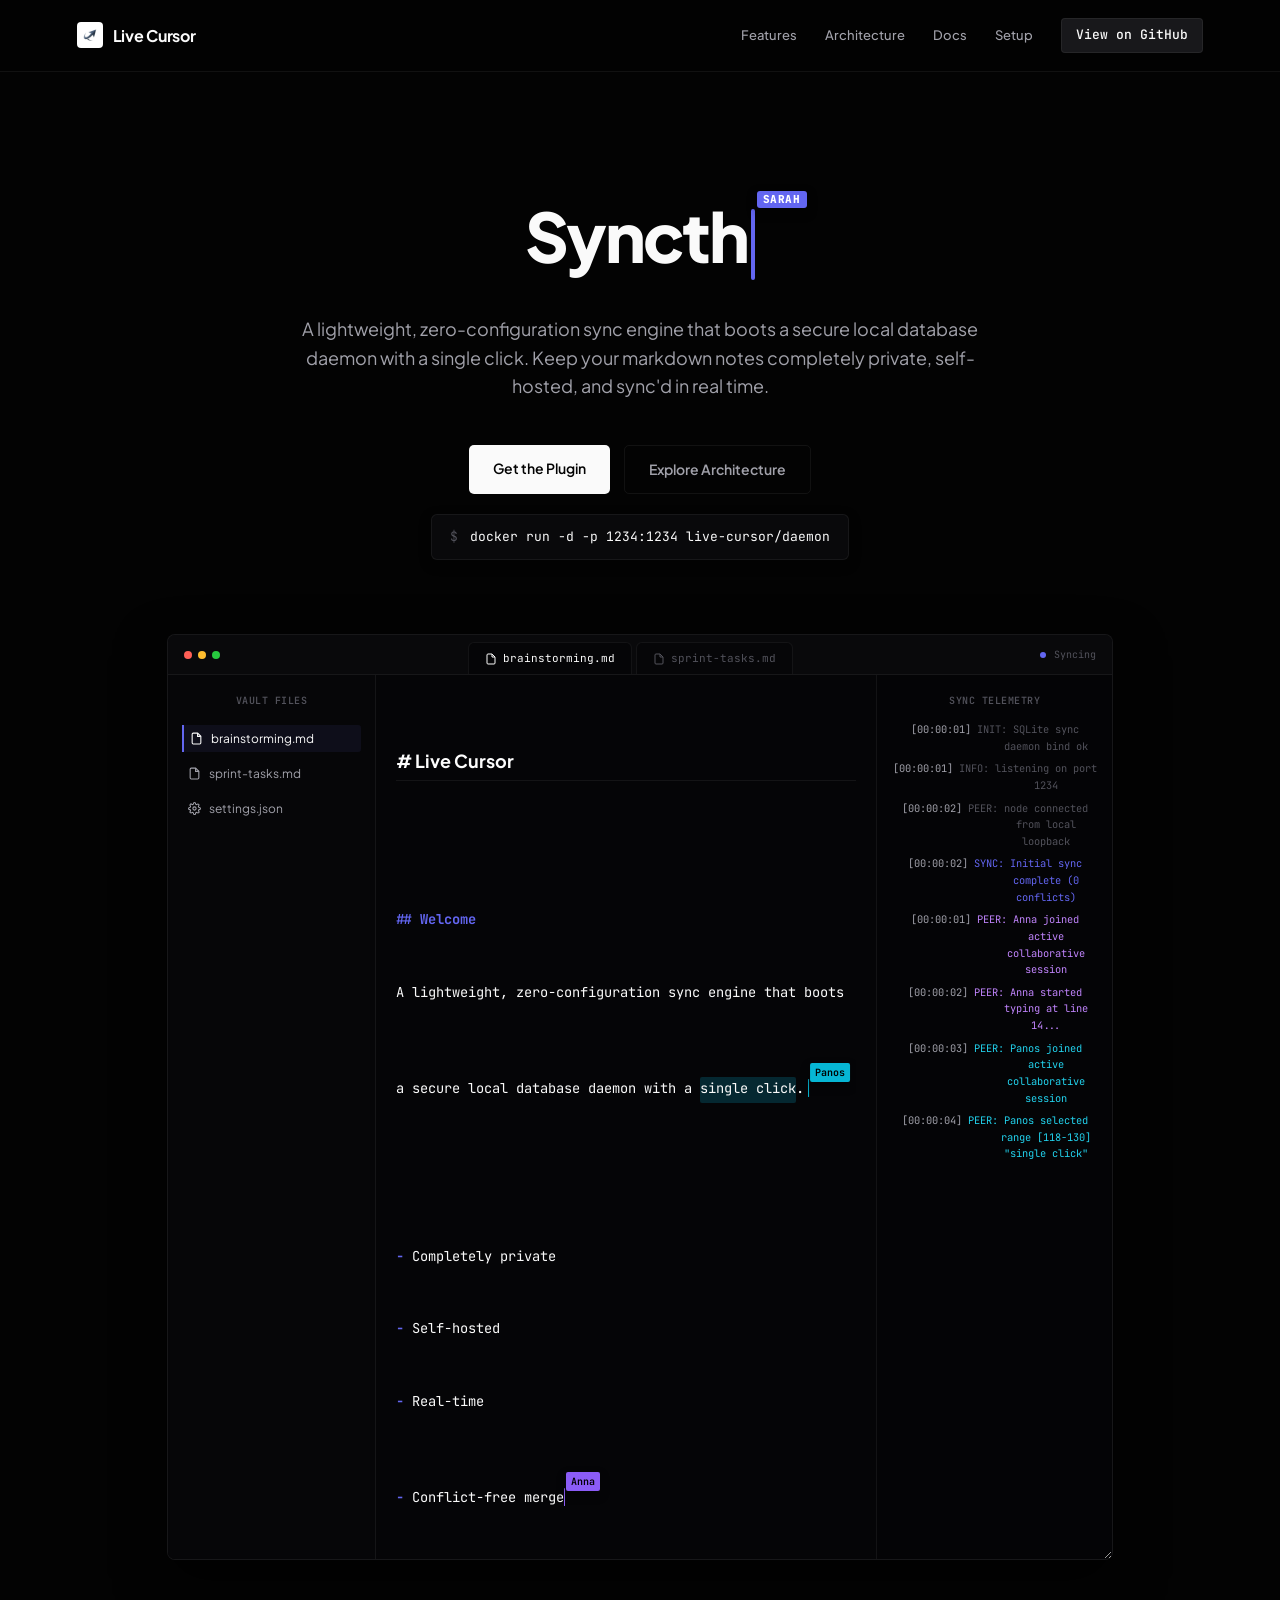
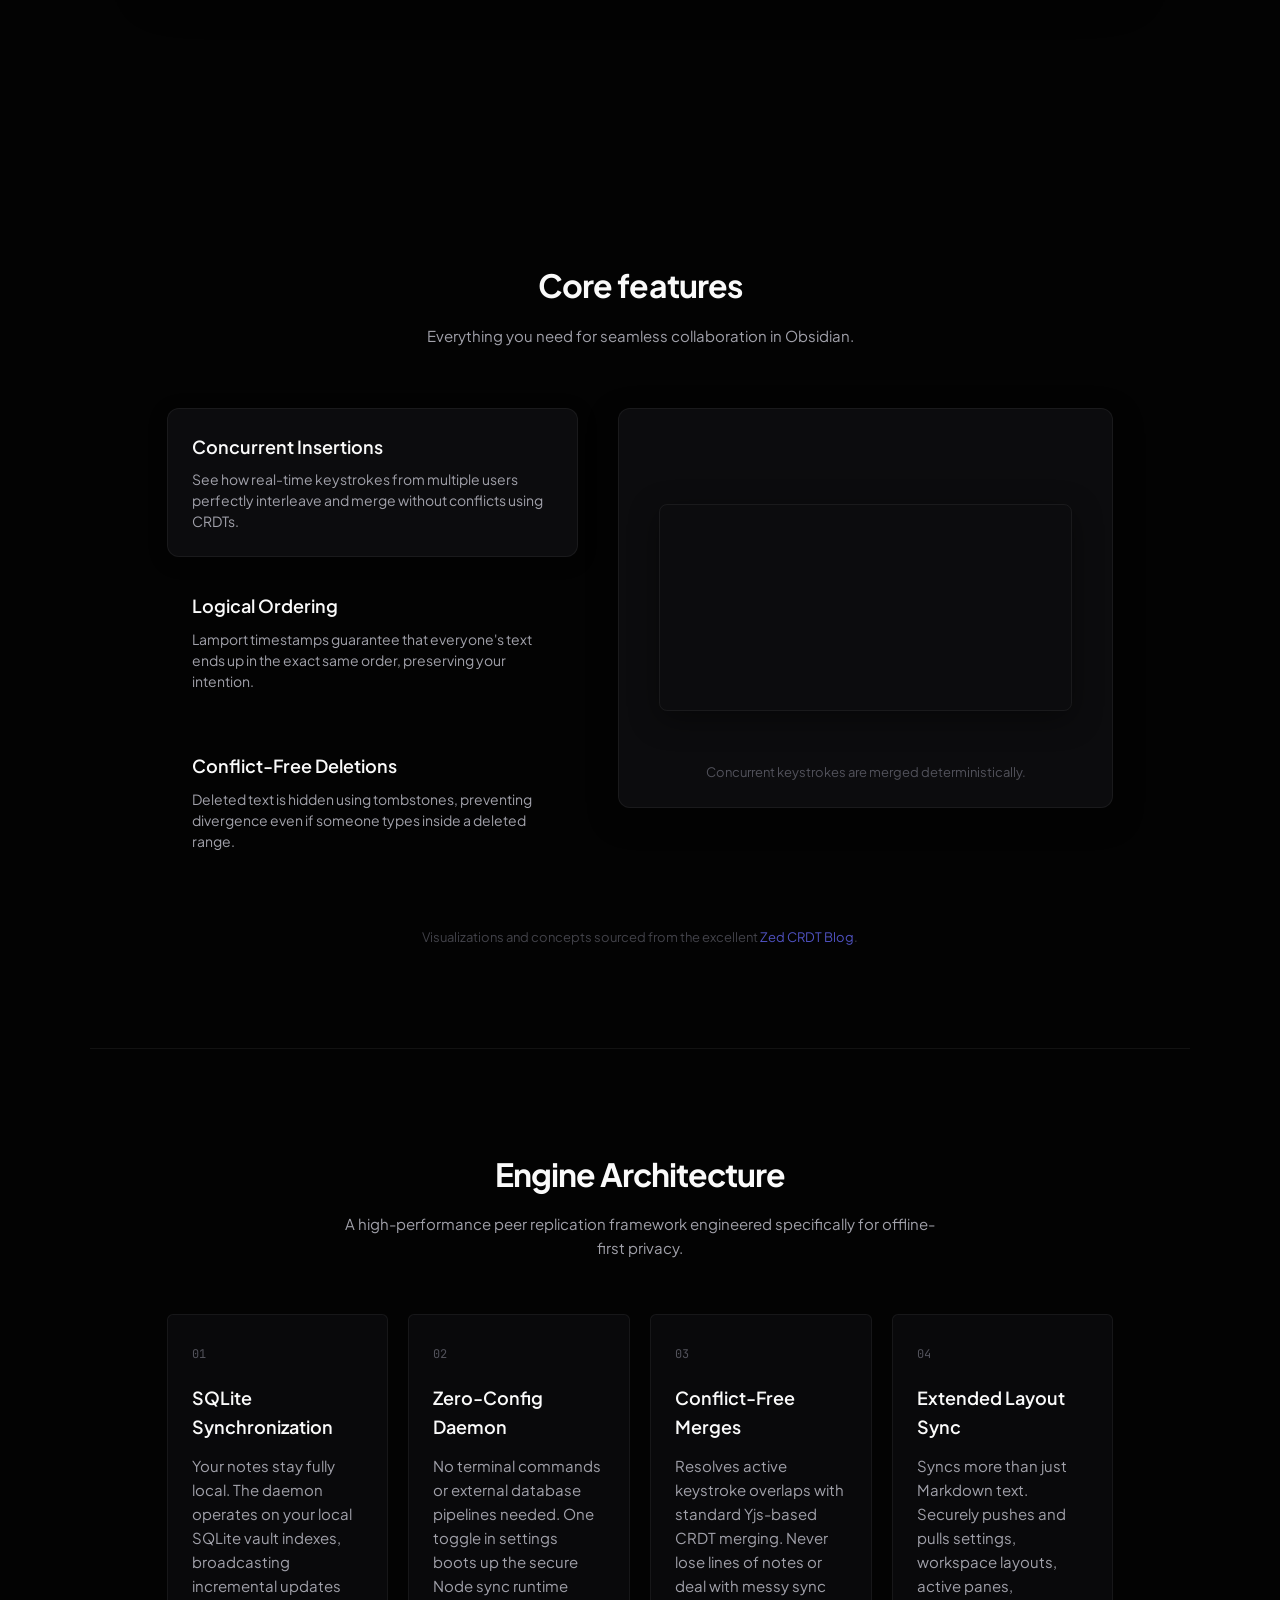
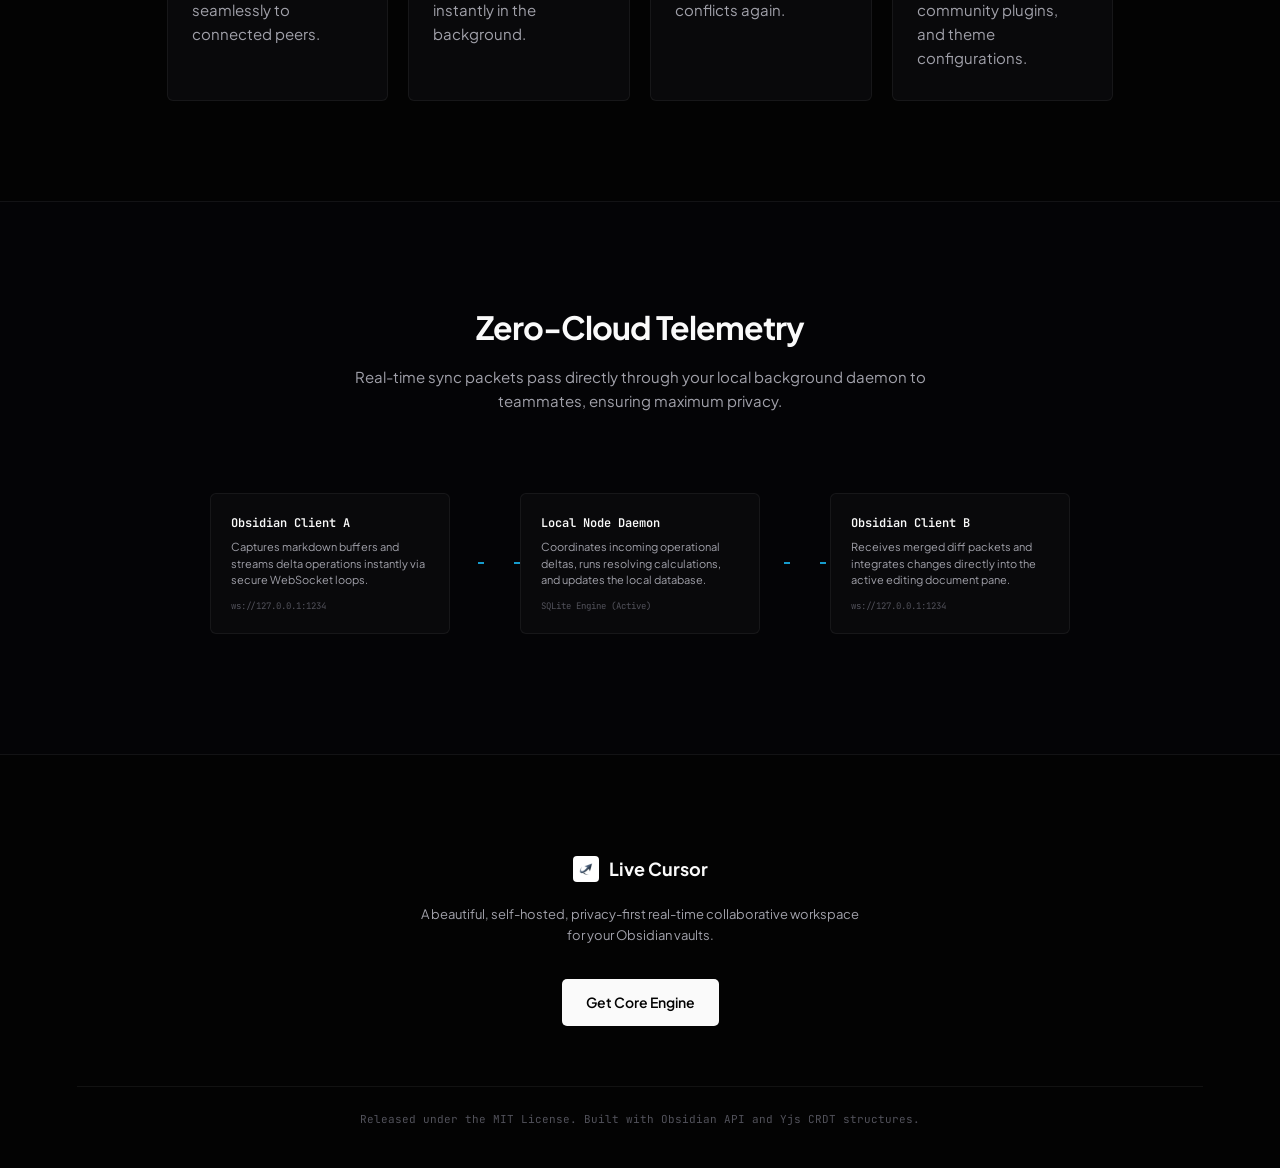
==== commit 8e6d21a3: "feat: add favicon to website pages" ====
--- a/index.html
+++ b/index.html
@@ -6,6 +6,7 @@
   <title>Live Cursor | Self-Hosted Real-Time Collaboration for Obsidian</title>
   <meta name="description" content="A self-hosted, zero-configuration real-time collaborative editing and configuration sync plugin for private Obsidian vaults.">
   <link rel="stylesheet" href="style-v3.css">
+  <link rel="icon" type="image/png" href="icon.png">
 </head>
 <body>
 
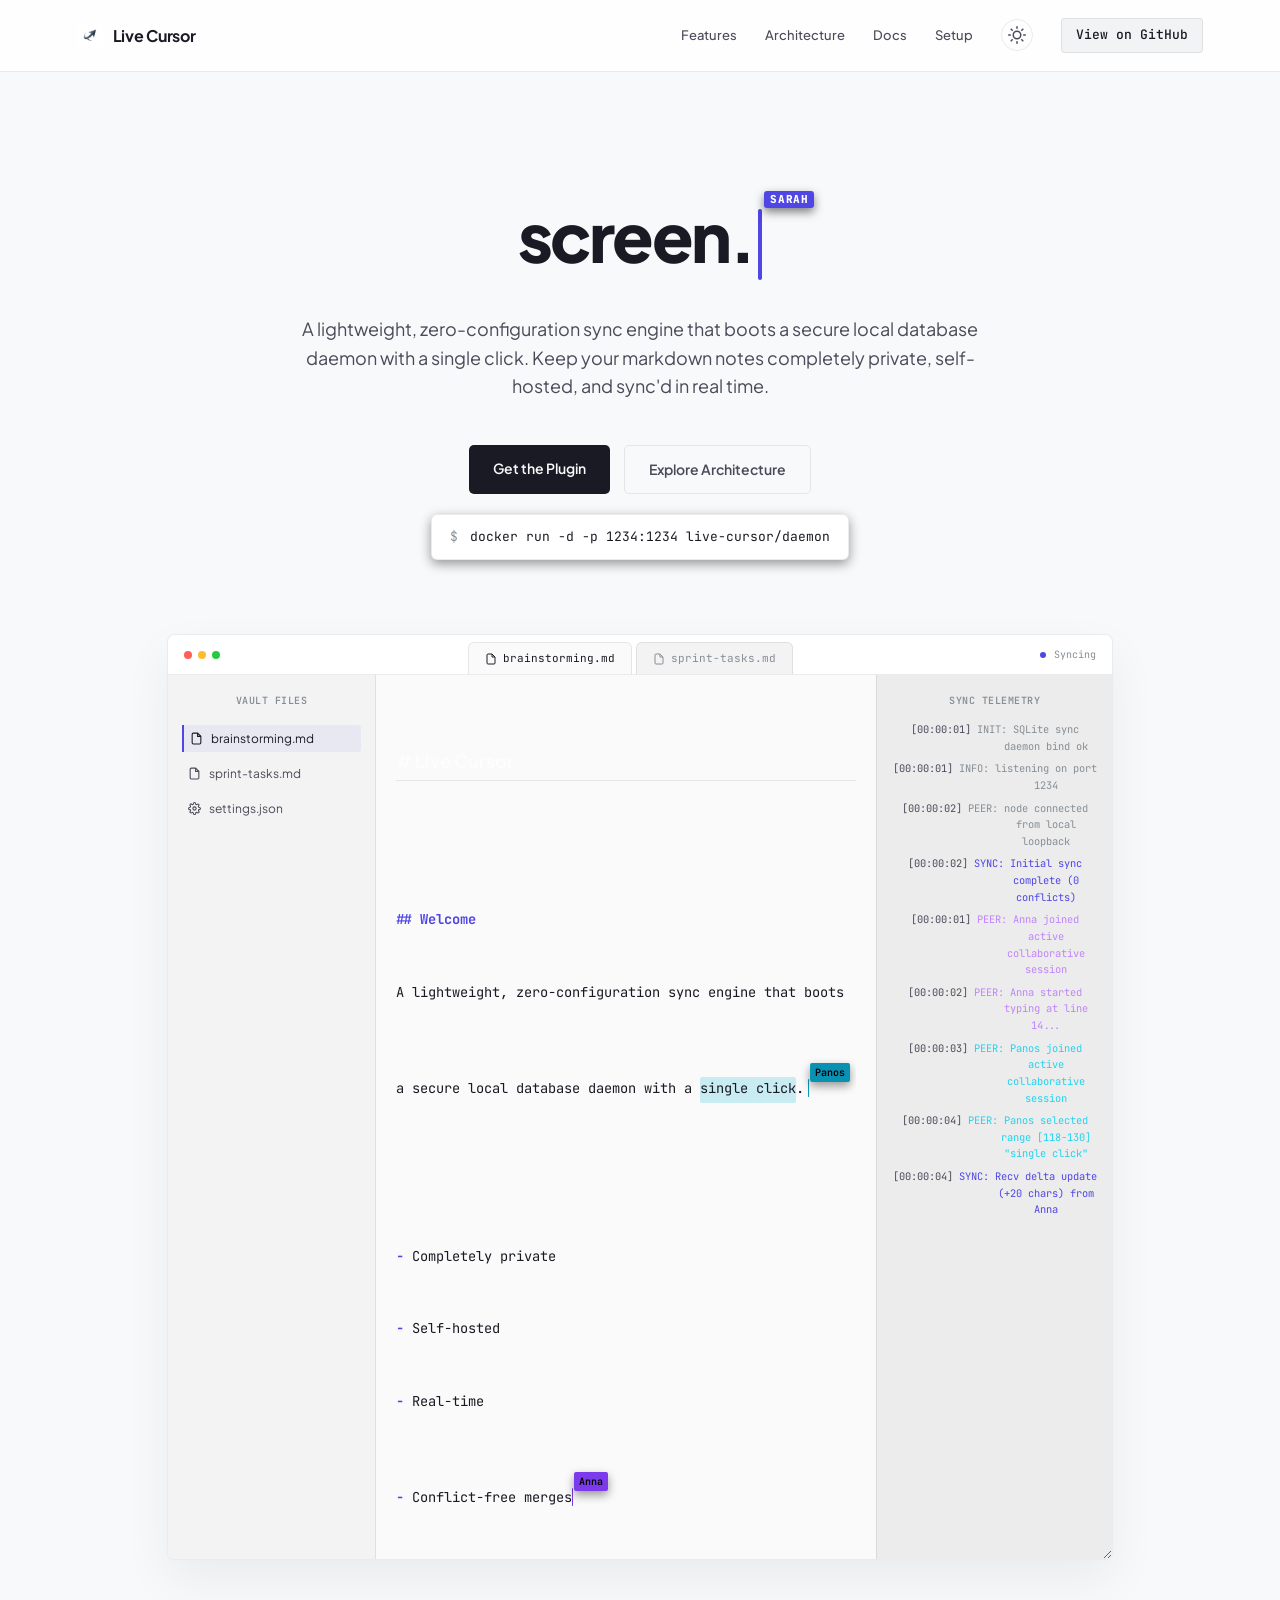
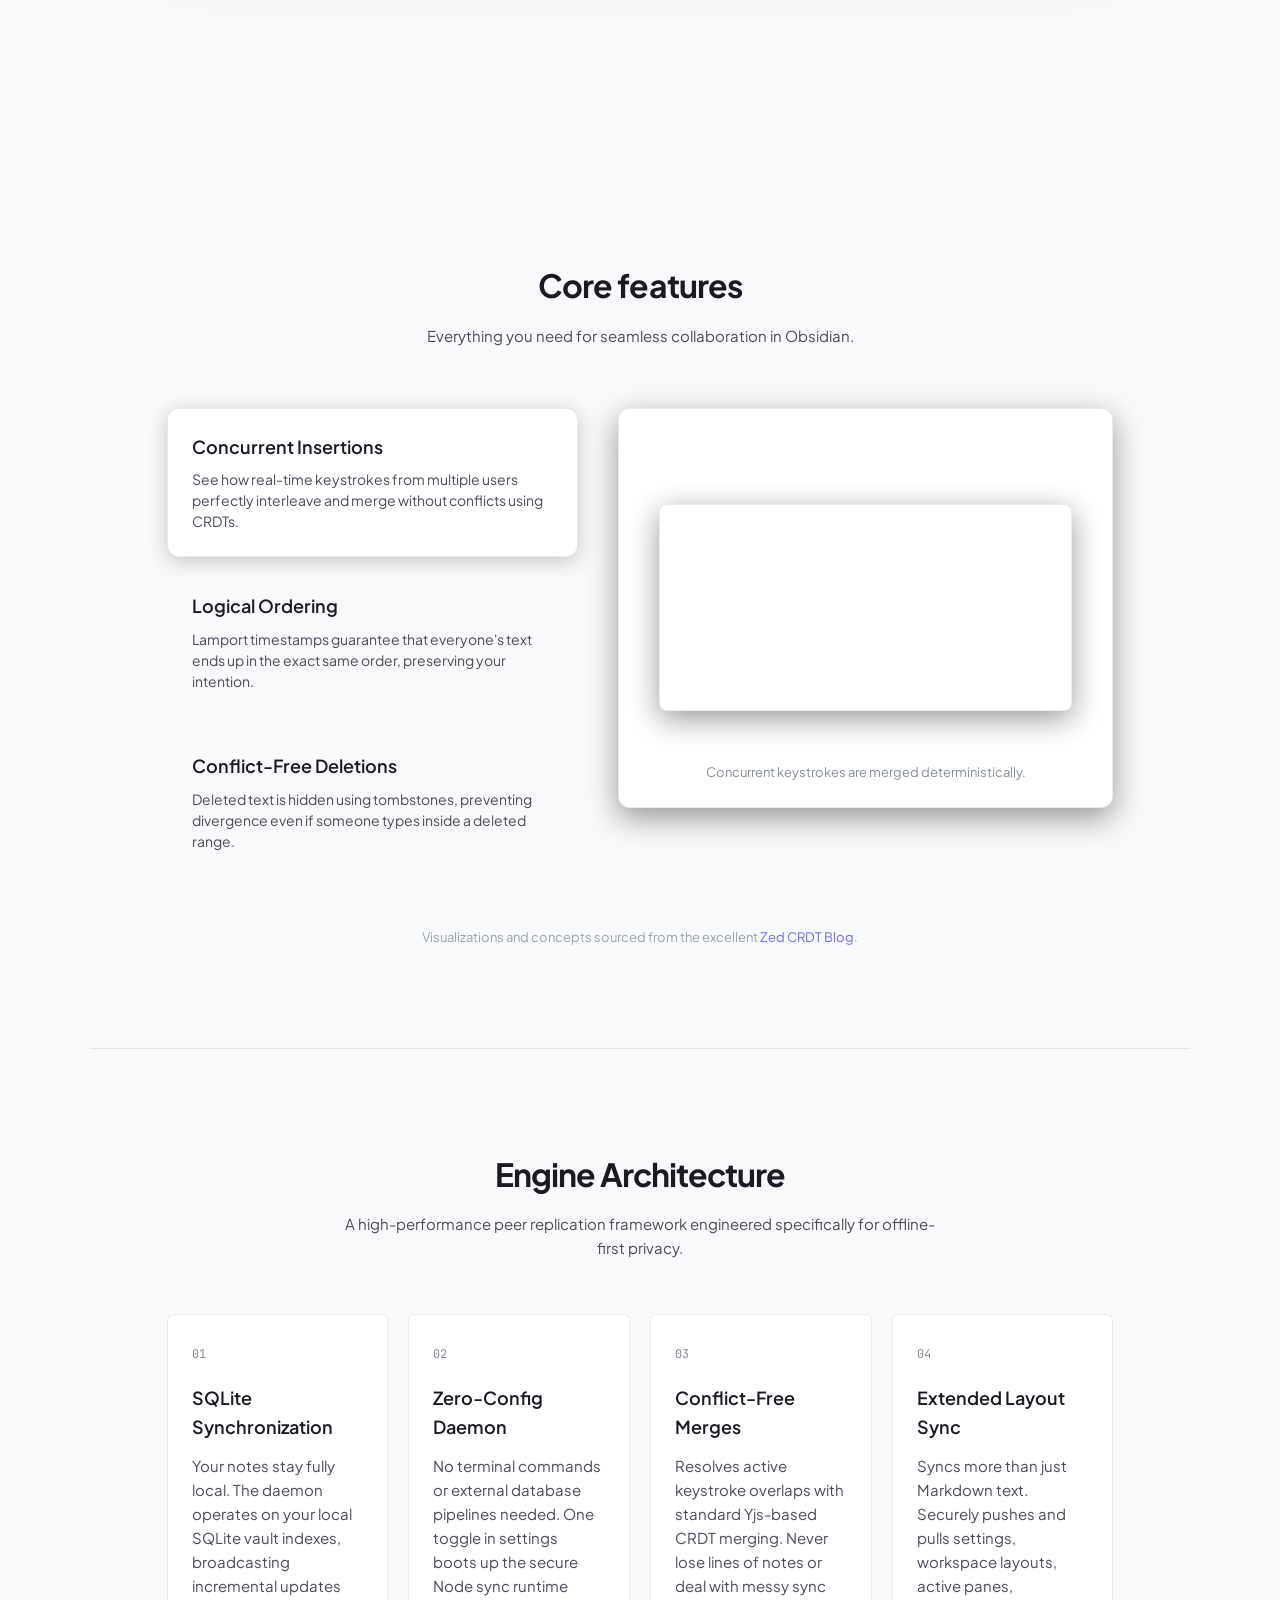
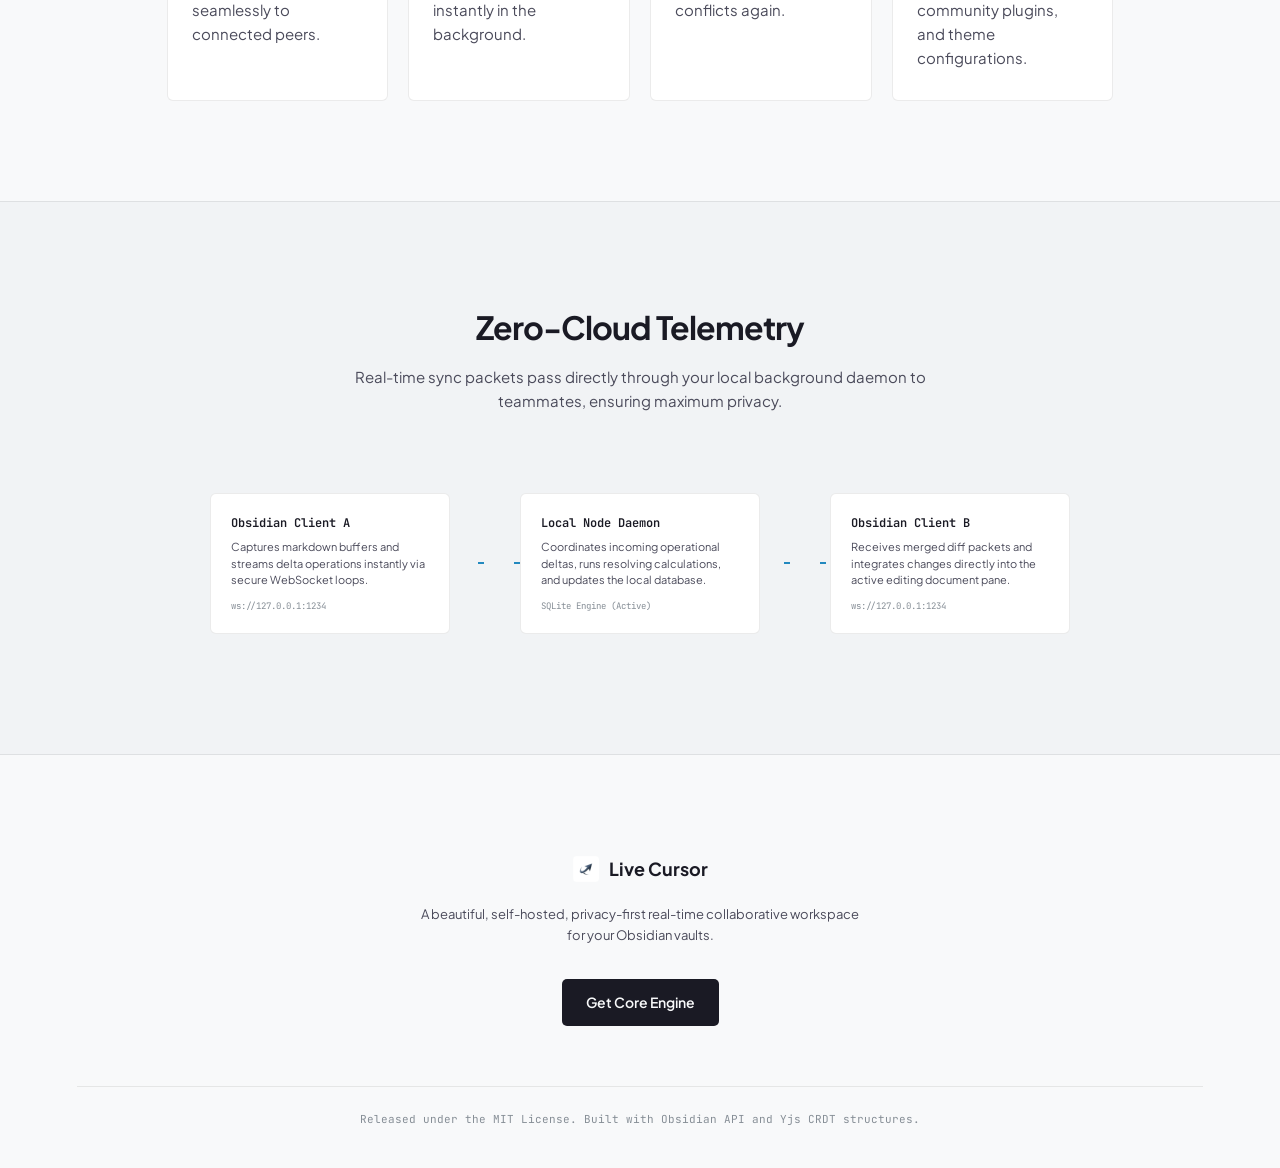
==== commit 61091697: "Add light and dark theme toggle system to website" ====
--- a/index.html
+++ b/index.html
@@ -7,6 +7,17 @@
   <meta name="description" content="A self-hosted, zero-configuration real-time collaborative editing and configuration sync plugin for private Obsidian vaults.">
   <link rel="stylesheet" href="style-v3.css">
   <link rel="icon" type="image/png" href="icon.png">
+  <script>
+    (function() {
+      const theme = localStorage.getItem('theme');
+      const systemPrefersLight = window.matchMedia('(prefers-color-scheme: light)').matches;
+      if (theme === 'light' || (!theme && systemPrefersLight)) {
+        document.documentElement.setAttribute('data-theme', 'light');
+      } else {
+        document.documentElement.setAttribute('data-theme', 'dark');
+      }
+    })();
+  </script>
 </head>
 <body>
 
@@ -24,6 +35,22 @@
       <a href="index.html#architecture">Architecture</a>
       <a href="docs.html">Docs</a>
       <a href="setup.html">Setup</a>
+      <button class="theme-toggle" aria-label="Toggle Theme">
+        <svg class="sun-icon" viewBox="0 0 24 24" width="18" height="18" stroke="currentColor" fill="none" stroke-width="2" stroke-linecap="round" stroke-linejoin="round">
+          <circle cx="12" cy="12" r="5"></circle>
+          <line x1="12" y1="1" x2="12" y2="3"></line>
+          <line x1="12" y1="21" x2="12" y2="23"></line>
+          <line x1="4.22" y1="4.22" x2="5.64" y2="5.64"></line>
+          <line x1="18.36" y1="18.36" x2="19.78" y2="19.78"></line>
+          <line x1="1" y1="12" x2="3" y2="12"></line>
+          <line x1="21" y1="12" x2="23" y2="12"></line>
+          <line x1="4.22" y1="19.78" x2="5.64" y2="18.36"></line>
+          <line x1="18.36" y1="5.64" x2="19.78" y2="4.22"></line>
+        </svg>
+        <svg class="moon-icon" viewBox="0 0 24 24" width="18" height="18" stroke="currentColor" fill="none" stroke-width="2" stroke-linecap="round" stroke-linejoin="round">
+          <path d="M21 12.79A9 9 0 1 1 11.21 3 7 7 0 0 0 21 12.79z"></path>
+        </svg>
+      </button>
       <a href="https://github.com/Live-Cursor/Live-Cursor" class="btn-github" id="github-link">View on GitHub</a>
     </div>
 
@@ -41,6 +68,25 @@
     <a href="index.html#architecture" class="mobile-link">Architecture</a>
     <a href="docs.html" class="mobile-link">Docs</a>
     <a href="setup.html" class="mobile-link">Setup</a>
+    <div class="mobile-theme-row">
+      <span>Theme</span>
+      <button class="theme-toggle" aria-label="Toggle Theme">
+        <svg class="sun-icon" viewBox="0 0 24 24" width="18" height="18" stroke="currentColor" fill="none" stroke-width="2" stroke-linecap="round" stroke-linejoin="round">
+          <circle cx="12" cy="12" r="5"></circle>
+          <line x1="12" y1="1" x2="12" y2="3"></line>
+          <line x1="12" y1="21" x2="12" y2="23"></line>
+          <line x1="4.22" y1="4.22" x2="5.64" y2="5.64"></line>
+          <line x1="18.36" y1="18.36" x2="19.78" y2="19.78"></line>
+          <line x1="1" y1="12" x2="3" y2="12"></line>
+          <line x1="21" y1="12" x2="23" y2="12"></line>
+          <line x1="4.22" y1="19.78" x2="5.64" y2="18.36"></line>
+          <line x1="18.36" y1="5.64" x2="19.78" y2="4.22"></line>
+        </svg>
+        <svg class="moon-icon" viewBox="0 0 24 24" width="18" height="18" stroke="currentColor" fill="none" stroke-width="2" stroke-linecap="round" stroke-linejoin="round">
+          <path d="M21 12.79A9 9 0 1 1 11.21 3 7 7 0 0 0 21 12.79z"></path>
+        </svg>
+      </button>
+    </div>
     <a href="https://github.com/Live-Cursor/Live-Cursor" class="btn-github-mobile" id="github-link-mobile">View on GitHub</a>
   </div>
 
--- a/style-v3.css
+++ b/style-v3.css
@@ -13,8 +13,39 @@
   --accent-cyan: #06b6d4;
   --border-subtle: rgba(255, 255, 255, 0.06);
   --border-hover: rgba(255, 255, 255, 0.12);
+  --dot-color: rgba(255, 255, 255, 0.035);
+  --hero-glow: radial-gradient(circle, rgba(99, 102, 241, 0.05) 0%, rgba(3, 3, 3, 0) 80%);
+  --nav-bg: rgba(3, 3, 3, 0.7);
+  --bg-deep: #040406;
+  --sidebar-bg: #060608;
+  --editor-bg: #050507;
+  --logs-bg: #040406;
+  --shadow-premium: 0 20px 50px rgba(0, 0, 0, 0.7);
   --font-sans: 'Plus Jakarta Sans', sans-serif;
   --font-mono: 'JetBrains Mono', monospace;
+}
+
+[data-theme="light"] {
+  --bg-dark: #f8f9fa;
+  --panel-bg: #ffffff;
+  --bg-card: #ffffff;
+  --panel-accent: #f1f3f5;
+  --text-primary: #1a1a24;
+  --text-secondary: #4a4a5a;
+  --text-muted: #868e96;
+  --accent-indigo: #4f46e5;
+  --accent-purple: #7c3aed;
+  --accent-cyan: #0891b2;
+  --border-subtle: rgba(0, 0, 0, 0.08);
+  --border-hover: rgba(0, 0, 0, 0.15);
+  --dot-color: rgba(0, 0, 0, 0.04);
+  --hero-glow: radial-gradient(circle, rgba(79, 70, 229, 0.06) 0%, rgba(248, 249, 250, 0) 80%);
+  --nav-bg: rgba(255, 255, 255, 0.8);
+  --bg-deep: #f1f3f5;
+  --sidebar-bg: #f3f3f3;
+  --editor-bg: #fafafa;
+  --logs-bg: #ececec;
+  --shadow-premium: 0 20px 50px rgba(0, 0, 0, 0.06);
 }
 
 * {
@@ -45,7 +76,7 @@
   position: absolute;
   inset: 0;
   z-index: -1;
-  background-image: radial-gradient(circle at 1px 1px, rgba(255, 255, 255, 0.035) 1px, transparent 0);
+  background-image: radial-gradient(circle at 1px 1px, var(--dot-color) 1px, transparent 0);
   background-size: 24px 24px;
   pointer-events: none;
 }
@@ -58,7 +89,7 @@
   transform: translateX(-50%);
   width: 80vw;
   height: 600px;
-  background: radial-gradient(circle, rgba(99, 102, 241, 0.05) 0%, rgba(3, 3, 3, 0) 80%);
+  background: var(--hero-glow);
   z-index: -1;
   pointer-events: none;
 }
@@ -69,7 +100,7 @@
   justify-content: space-between;
   align-items: center;
   padding: 18px 6%;
-  background: rgba(3, 3, 3, 0.7);
+  background: var(--nav-bg);
   backdrop-filter: blur(12px);
   border-bottom: 1px solid var(--border-subtle);
   position: sticky;
@@ -256,7 +287,7 @@
   border: 1px solid var(--border-subtle);
   border-radius: 8px;
   overflow: hidden;
-  box-shadow: 0 20px 50px rgba(0, 0, 0, 0.7);
+  box-shadow: var(--shadow-premium);
   display: flex;
   flex-direction: column;
   margin-bottom: 120px;
@@ -266,7 +297,7 @@
 }
 
 .mockup-header {
-  background: #09090b;
+  background: var(--panel-bg);
   padding: 0 16px;
   height: 40px;
   border-bottom: 1px solid var(--border-subtle);
@@ -304,7 +335,7 @@
   gap: 6px;
   padding: 0 16px;
   height: 32px;
-  background: #060608;
+  background: var(--sidebar-bg);
   border: 1px solid var(--border-subtle);
   border-bottom: none;
   border-radius: 6px 6px 0 0;
@@ -316,7 +347,7 @@
 }
 
 .mockup-tab.active {
-  background: #050507;
+  background: var(--editor-bg);
   color: var(--text-primary);
   border-color: var(--border-subtle);
   z-index: 2;
@@ -341,7 +372,7 @@
 .mockup-layout {
   display: flex;
   min-height: 460px;
-  background: #050507;
+  background: var(--editor-bg);
   position: relative;
   transition: background-color 0.5s ease;
 }
@@ -350,7 +381,7 @@
 .mockup-sidebar {
   width: 22%;
   border-right: 1px solid var(--border-subtle);
-  background: #060608;
+  background: var(--sidebar-bg);
   padding: 18px 14px;
   display: flex;
   flex-direction: column;
@@ -561,7 +592,7 @@
 .mockup-logs {
   width: 25%;
   border-left: 1px solid var(--border-subtle);
-  background: #040406;
+  background: var(--logs-bg);
   padding: 18px 14px;
   display: flex;
   flex-direction: column;
@@ -681,7 +712,7 @@
 /* Flowchart Section */
 .architecture-section {
   padding: 100px 6%;
-  background: #040406;
+  background: var(--bg-deep);
   border-top: 1px solid var(--border-subtle);
   border-bottom: 1px solid var(--border-subtle);
   width: 100%;
@@ -1331,7 +1362,7 @@
 
 .docs-search-input {
   width: 100%;
-  background: rgba(255, 255, 255, 0.02);
+  background: var(--panel-accent);
   border: 1px solid var(--border-subtle);
   color: var(--text-primary);
   font-family: var(--font-sans);
@@ -1483,15 +1514,15 @@
   position: relative;
   margin: 20px 0;
   border-radius: 6px;
-  border: 1px solid var(--border-subtle);
-  background: var(--panel-bg);
+  border: 1px solid rgba(255, 255, 255, 0.06);
+  background: #09090b;
   overflow: hidden;
 }
 
 .docs-code-header {
   height: 32px;
   background: rgba(255, 255, 255, 0.01);
-  border-bottom: 1px solid var(--border-subtle);
+  border-bottom: 1px solid rgba(255, 255, 255, 0.06);
   padding: 0 16px;
   display: flex;
   justify-content: space-between;
@@ -2559,4 +2590,60 @@
   }
 }
 
-
+/* Global page transition effects */
+html {
+  transition: background-color 0.3s ease;
+}
+body {
+  transition: background-color 0.3s ease, color 0.3s ease;
+}
+nav {
+  transition: background-color 0.3s ease, border-color 0.3s ease;
+}
+
+/* Theme Toggle Switch */
+.theme-toggle {
+  background: transparent;
+  border: 1px solid var(--border-subtle);
+  color: var(--text-secondary);
+  width: 32px;
+  height: 32px;
+  border-radius: 50%;
+  cursor: pointer;
+  display: flex;
+  align-items: center;
+  justify-content: center;
+  transition: all 0.25s ease;
+  padding: 0;
+  flex-shrink: 0;
+}
+
+.theme-toggle:hover {
+  color: var(--text-primary);
+  border-color: var(--border-hover);
+  background: var(--panel-accent);
+  transform: scale(1.05);
+}
+
+/* Hide sun in dark theme, hide moon in light theme */
+html[data-theme="dark"] .theme-toggle .sun-icon {
+  display: none;
+}
+html[data-theme="light"] .theme-toggle .moon-icon {
+  display: none;
+}
+
+/* Mobile drawer theme control container */
+.mobile-theme-row {
+  display: flex;
+  align-items: center;
+  justify-content: space-between;
+  padding: 12px 0;
+  border-bottom: 1px solid var(--border-subtle);
+  color: var(--text-secondary);
+  font-family: var(--font-sans);
+  font-size: 16px;
+  font-weight: 500;
+}
+
+
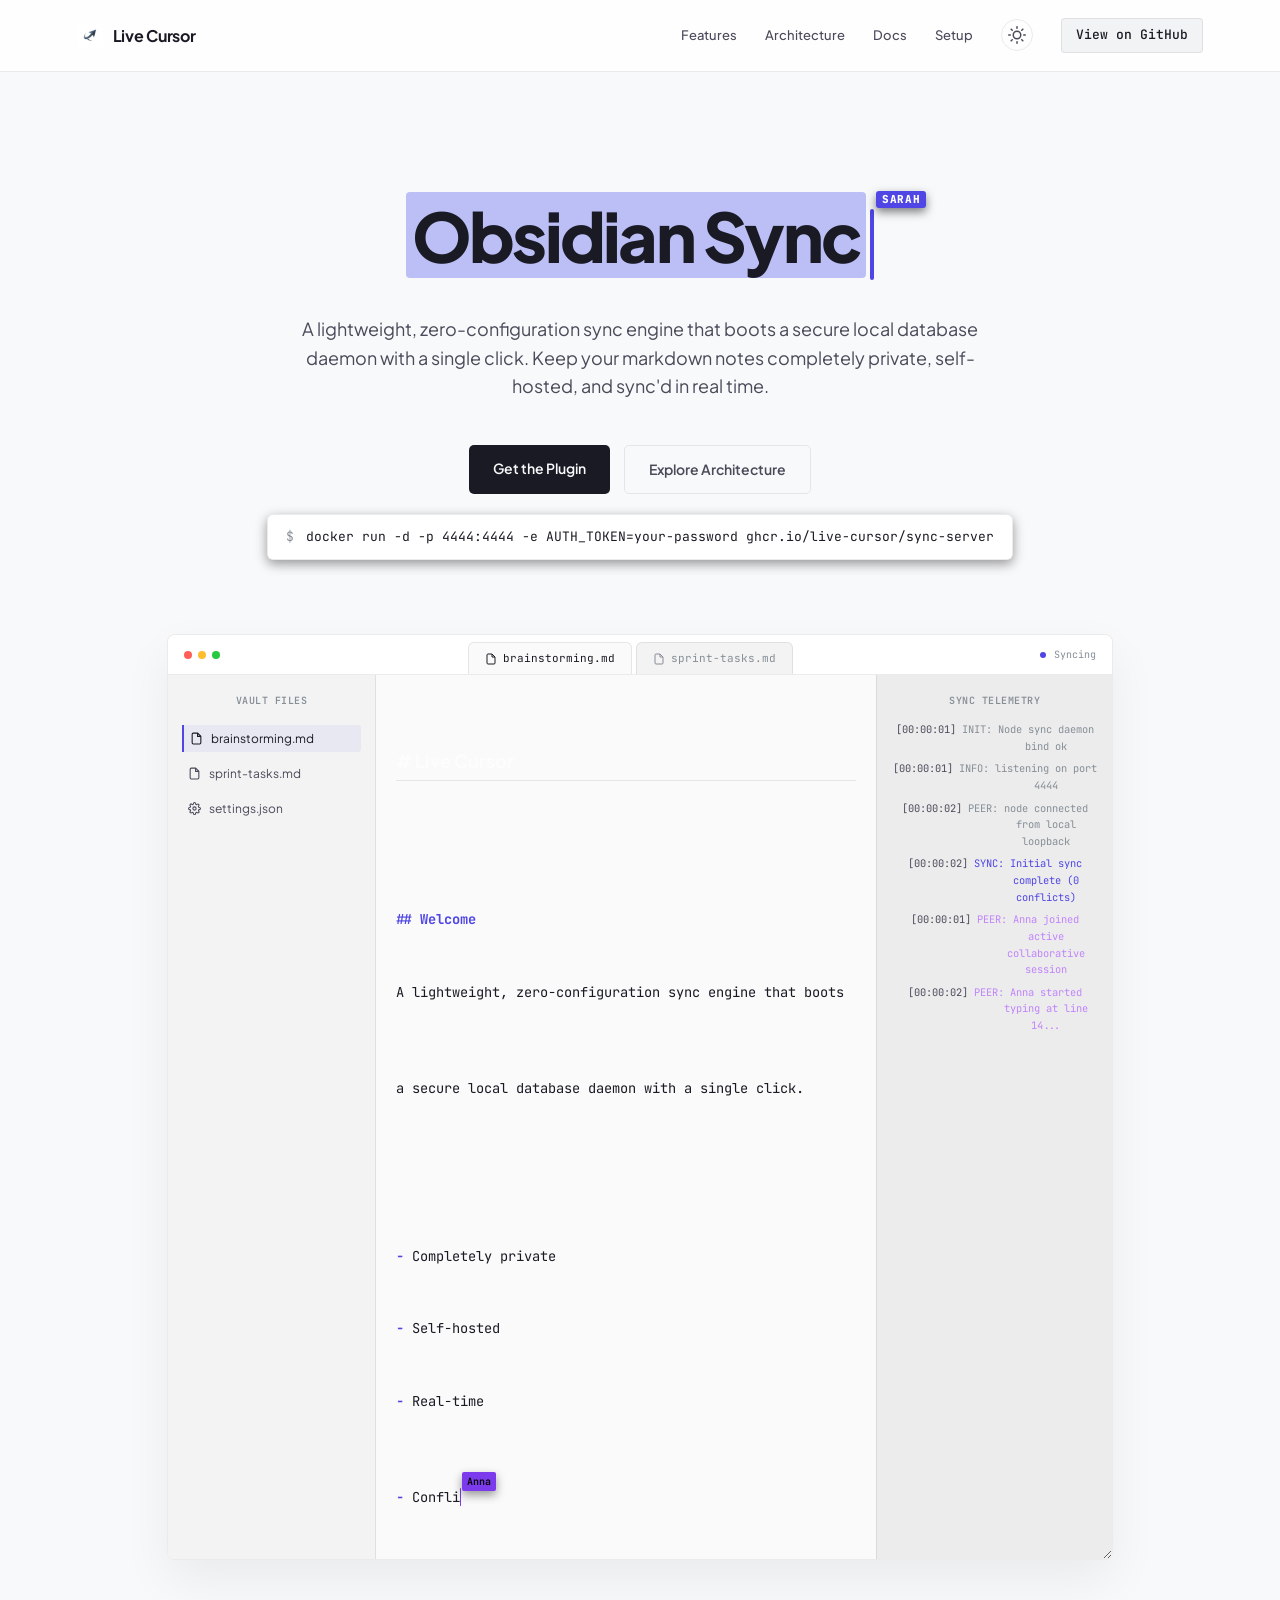
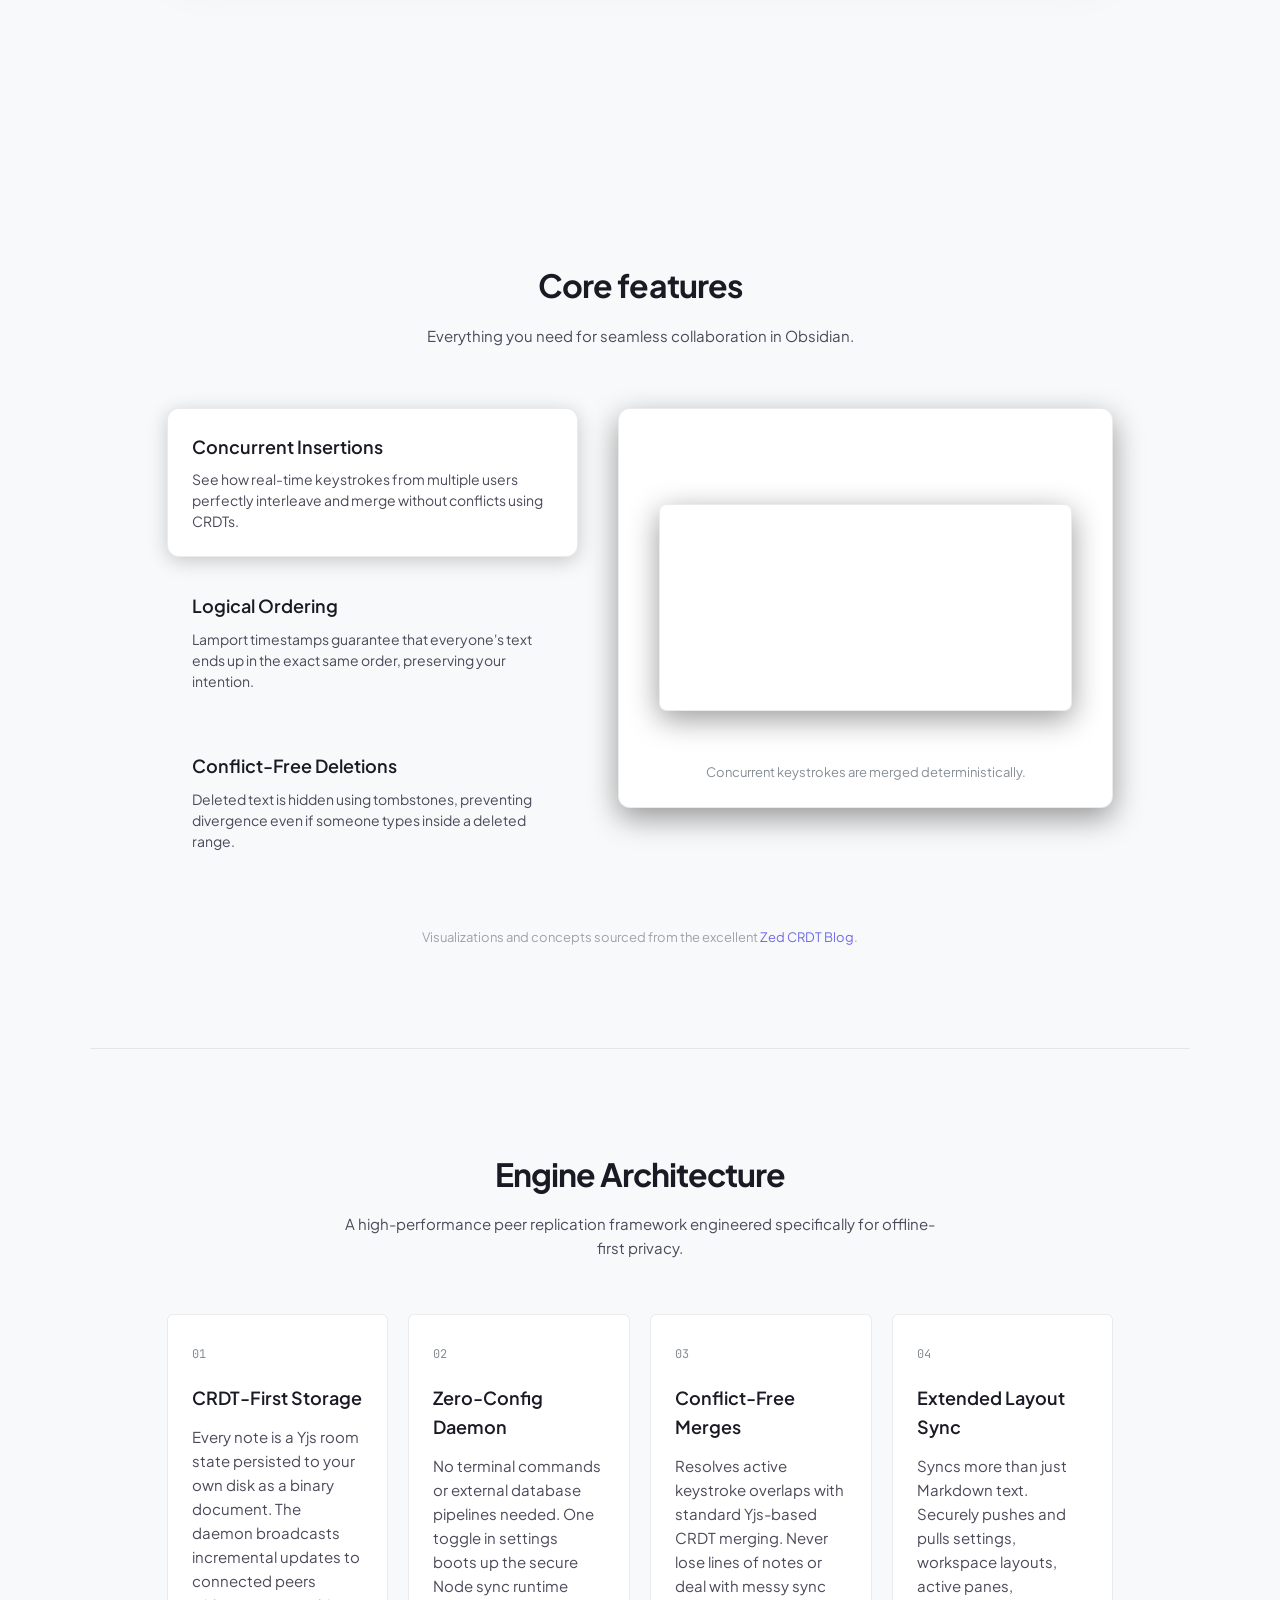
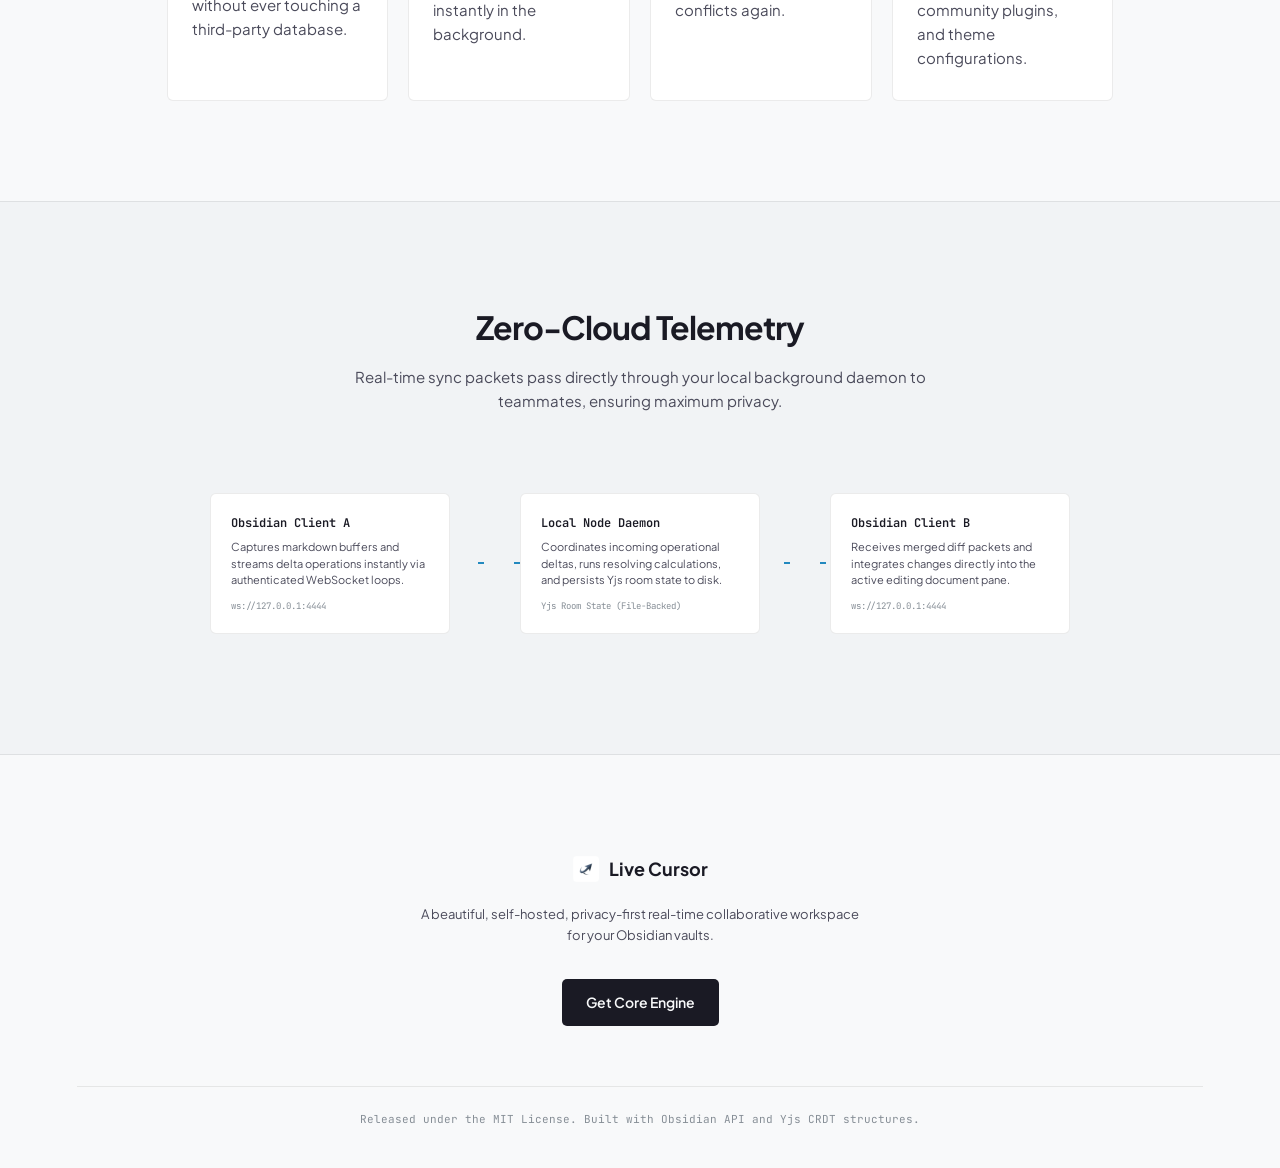
==== commit 12541d75: "feat: sync website updates and theme improvements" ====
--- a/index.html
+++ b/index.html
@@ -107,7 +107,7 @@
       
       <div class="hero-docker-command">
         <span style="color: var(--text-muted);">$</span>
-        <span style="color: var(--text-primary);">docker run -d -p 1234:1234 live-cursor/daemon</span>
+        <span style="color: var(--text-primary);">docker run -d -p 4444:4444 -e AUTH_TOKEN=your-password ghcr.io/live-cursor/sync-server</span>
       </div>
     </div>
 
@@ -197,8 +197,8 @@
         <div class="mockup-logs">
           <span class="sidebar-title">Sync Telemetry</span>
           <div class="logs-content" id="logs-container">
-            <div class="log-line"><span>[00:00:01]</span> INIT: SQLite sync daemon bind ok</div>
-            <div class="log-line"><span>[00:00:01]</span> INFO: listening on port 1234</div>
+            <div class="log-line"><span>[00:00:01]</span> INIT: Node sync daemon bind ok</div>
+            <div class="log-line"><span>[00:00:01]</span> INFO: listening on port 4444</div>
             <div class="log-line"><span>[00:00:02]</span> PEER: node connected from local loopback</div>
             <div class="log-line sync"><span>[00:00:02]</span> SYNC: Initial sync complete (0 conflicts)</div>
           </div>
@@ -273,8 +273,8 @@
     <div class="features-grid">
       <div class="feature-card">
         <span class="card-num">01</span>
-        <h3>SQLite Synchronization</h3>
-        <p>Your notes stay fully local. The daemon operates on your local SQLite vault indexes, broadcasting incremental updates seamlessly to connected peers.</p>
+        <h3>CRDT-First Storage</h3>
+        <p>Every note is a Yjs room state persisted to your own disk as a binary document. The daemon broadcasts incremental updates to connected peers without ever touching a third-party database.</p>
       </div>
 
       <div class="feature-card">
@@ -315,22 +315,22 @@
         <!-- Node 1 -->
         <div class="flow-node">
           <h4>Obsidian Client A</h4>
-          <p>Captures markdown buffers and streams delta operations instantly via secure WebSocket loops.</p>
-          <span class="node-meta">ws://127.0.0.1:1234</span>
+          <p>Captures markdown buffers and streams delta operations instantly via authenticated WebSocket loops.</p>
+          <span class="node-meta">ws://127.0.0.1:4444</span>
         </div>
 
         <!-- Node 2 -->
         <div class="flow-node">
           <h4>Local Node Daemon</h4>
-          <p>Coordinates incoming operational deltas, runs resolving calculations, and updates the local database.</p>
-          <span class="node-meta">SQLite Engine (Active)</span>
+          <p>Coordinates incoming operational deltas, runs resolving calculations, and persists Yjs room state to disk.</p>
+          <span class="node-meta">Yjs Room State (File-Backed)</span>
         </div>
 
         <!-- Node 3 -->
         <div class="flow-node">
           <h4>Obsidian Client B</h4>
           <p>Receives merged diff packets and integrates changes directly into the active editing document pane.</p>
-          <span class="node-meta">ws://127.0.0.1:1234</span>
+          <span class="node-meta">ws://127.0.0.1:4444</span>
         </div>
       </div>
     </div>
